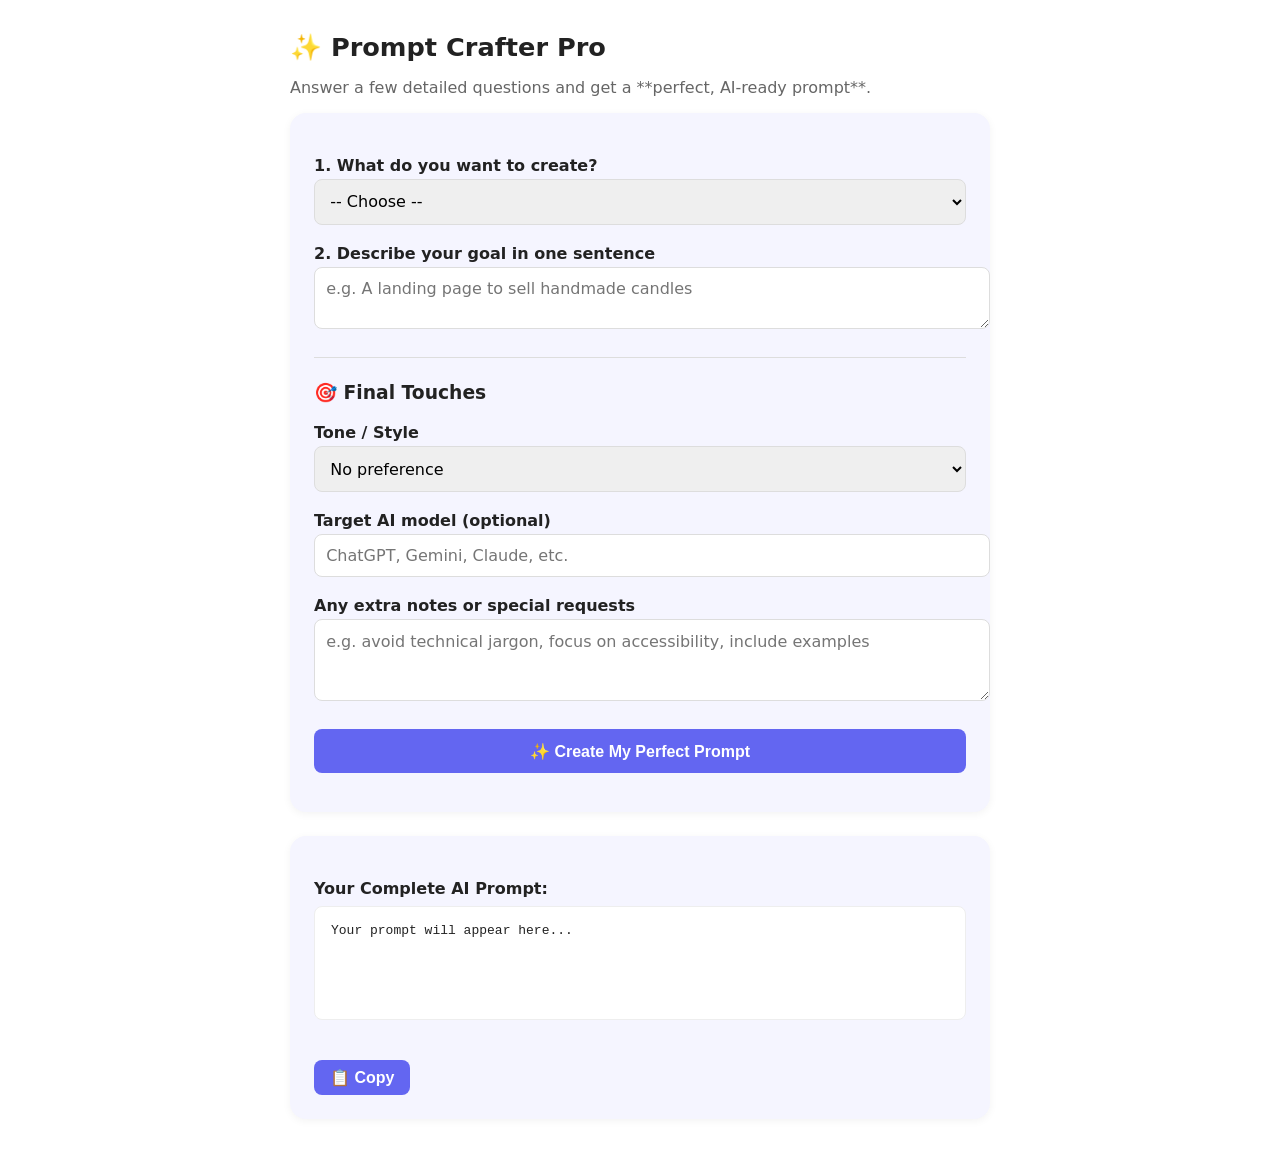
==== index.html @ a841a92a "update index.html" ====
<!DOCTYPE html>
<html lang="en">
<head>
  <meta charset="UTF-8" />
  <meta name="viewport" content="width=device-width, initial-scale=1.0" />
  <title>Prompt Crafter Pro ✨</title>
  <style>
    :root {
      --bg: #fff;
      --card: #f5f5ff;
      --text: #222;
      --primary: #6366f1;
      --radius: 1rem;
    }
    body {
      font-family: system-ui, sans-serif;
      background: var(--bg);
      color: var(--text);
      max-width: 700px;
      margin: 2rem auto;
      padding: 0 1rem;
    }
    .card {
      background: var(--card);
      border-radius: var(--radius);
      padding: 1.5rem;
      margin-bottom: 1.5rem;
      box-shadow: 0 2px 8px rgba(0,0,0,0.05);
    }
    h1 { font-size: 1.6rem; margin: 0 0 0.5rem; }
    label { display: block; font-weight: 600; margin: 1.2rem 0 0.25rem; }
    small { color: #666; font-weight: normal; }
    select, textarea, input {
      width: 100%;
      padding: 0.7rem;
      border: 1px solid #ddd;
      border-radius: 0.5rem;
      font-size: 1rem;
      font-family: inherit;
    }
    button {
      background: var(--primary);
      color: white;
      border: none;
      padding: 0.8rem 1.5rem;
      border-radius: 0.5rem;
      font-size: 1rem;
      font-weight: 600;
      cursor: pointer;
      width: 100%;
      margin-top: 1.5rem;
    }
    button:disabled { opacity: 0.6; }
    .output {
      background: white;
      border: 1px solid #eee;
      border-radius: 0.5rem;
      padding: 1rem;
      min-height: 80px;
      white-space: pre-wrap;
      font-family: monospace;
      margin: 0.5rem 0 1rem;
    }
    .loader {
      display: inline-block;
      width: 1rem; height: 1rem;
      border: 2px solid rgba(255,255,255,0.3);
      border-radius: 50%;
      border-top-color: white;
      animation: spin 0.6s linear infinite;
      margin-right: 0.5rem;
    }
    @keyframes spin { to { transform: rotate(360deg); } }
    #status { font-size: 0.9rem; color: #666; }
    .conditional { display: none; }
    .show { display: block; }
    hr { border: 0; border-top: 1px solid #ddd; margin: 1.5rem 0; }
  </style>
</head>
<body>
  <h1>✨ Prompt Crafter Pro</h1>
  <p style="color:#666;">Answer a few detailed questions and get a **perfect, AI‑ready prompt**.</p>

  <div class="card">
    <!-- SECTION 1: WHAT -->
    <label>1. What do you want to create?</label>
    <select id="type" onchange="showConditional()">
      <option value="">-- Choose --</option>
      <option value="Website">Website</option>
      <option value="Web App">Web App</option>
      <option value="Video">Video</option>
      <option value="Image / Graphic">Image / Graphic</option>
      <option value="Other">Other</option>
    </select>

    <label>2. Describe your goal in one sentence</label>
    <textarea id="goal" rows="2" placeholder="e.g. A landing page to sell handmade candles"></textarea>

    <!-- SECTION 2: CONDITIONAL DETAILS (depends on type) -->

    <!-- ---- WEBSITE ---- -->
    <div id="websiteQ" class="conditional">
      <hr>
      <h3 style="margin:0 0 0.5rem;">🌐 Website Details</h3>

      <label>3. Website type</label>
      <select id="webType">
        <option value="Business site">Business site</option>
        <option value="Online store">Online store</option>
        <option value="Portfolio">Portfolio</option>
        <option value="Blog">Blog</option>
        <option value="Landing page">Landing page</option>
        <option value="Educational">Educational</option>
        <option value="Other">Other</option>
      </select>

      <label>4. Business / project name</label>
      <input type="text" id="webName" placeholder="e.g. Candle Bliss">

      <label>5. Industry / niche</label>
      <input type="text" id="webIndustry" placeholder="handmade goods, technology, health">

      <label>6. Target audience</label>
      <input type="text" id="webAudience" placeholder="young adults, parents, tech enthusiasts">

      <label>7. Location (if relevant)</label>
      <input type="text" id="webLocation" placeholder="New York, worldwide, online only">

      <label>8. Main goal for visitors</label>
      <input type="text" id="webGoal" placeholder="purchase, sign up, contact, learn more">

      <label>9. Key pages / sections needed</label>
      <textarea id="webPages" rows="3" placeholder="Home, About, Products, Contact, Blog"></textarea>

      <label>10. Specific features</label>
      <textarea id="webFeatures" rows="3" placeholder="booking system, gallery, newsletter signup, live chat, dark mode"></textarea>

      <label>11. Preferred colours / visual style</label>
      <input type="text" id="webColors" placeholder="soft pastels, blue and white, dark mode">

      <label>12. Competitor or inspiration website (URL or description)</label>
      <input type="text" id="webInspiration" placeholder="e.g. similar to apple.com">

      <label>13. Must-have content / text</label>
      <textarea id="webContent" rows="2" placeholder="slogan, tagline, special offer"></textarea>
    </div>

    <!-- ---- WEB APP ---- -->
    <div id="appQ" class="conditional">
      <hr>
      <h3 style="margin:0 0 0.5rem;">📱 Web App Details</h3>

      <label>3. App name</label>
      <input type="text" id="appName" placeholder="e.g. Expense Tracker Pro">

      <label>4. Main problem it solves</label>
      <textarea id="appProblem" rows="2" placeholder="helps people track daily spending easily"></textarea>

      <label>5. Target users</label>
      <input type="text" id="appAudience" placeholder="students, freelancers, small business owners">

      <label>6. Core features</label>
      <textarea id="appFeatures" rows="3" placeholder="user login, dashboard, data visualization, export to CSV, notifications"></textarea>

      <label>7. Platform / device</label>
      <select id="appPlatform">
        <option value="Desktop & Mobile">Desktop & Mobile</option>
        <option value="Desktop only">Desktop only</option>
        <option value="Mobile only">Mobile only</option>
      </select>

      <label>8. Look and feel / design style</label>
      <input type="text" id="appDesign" placeholder="minimalist, modern, colorful, professional">

      <label>9. Any specific technologies required?</label>
      <input type="text" id="appTech" placeholder="React, Vue, Firebase, etc.">

      <label>10. Additional context</label>
      <textarea id="appContext" rows="2" placeholder="e.g. needs offline support, must be fast"></textarea>
    </div>

    <!-- ---- VIDEO ---- -->
    <div id="videoQ" class="conditional">
      <hr>
      <h3 style="margin:0 0 0.5rem;">🎬 Video Details</h3>

      <label>3. Video type</label>
      <select id="videoCategory">
        <option value="Tutorial">Tutorial / How-to</option>
        <option value="Promo">Promotional / Ad</option>
        <option value="Explainer">Explainer</option>
        <option value="Vlog">Vlog</option>
        <option value="Social media clip">Social media clip</option>
        <option value="Product demo">Product demo</option>
        <option value="Other">Other</option>
      </select>

      <label>4. Video length</label>
      <input type="text" id="videoLength" placeholder="30 seconds, 2 minutes, 10 minutes">

      <label>5. Target audience</label>
      <input type="text" id="videoAudience" placeholder="tech enthusiasts, parents, students">

      <label>6. Mood / tone</label>
      <input type="text" id="videoTone" placeholder="energetic, serious, funny, inspirational">

      <label>7. Key message / script outline</label>
      <textarea id="videoMessage" rows="3" placeholder="Main points to cover, call to action..."></textarea>

      <label>8. Visual style references</label>
      <input type="text" id="videoStyle" placeholder="animated, live-action, minimalistic, like Apple ads">

      <label>9. Music / sound preferences</label>
      <input type="text" id="videoMusic" placeholder="upbeat background, soft piano, no music">

      <label>10. Where will it be posted?</label>
      <input type="text" id="videoPlatform" placeholder="YouTube, Instagram, TikTok, website">

      <label>11. Any text / captions needed?</label>
      <textarea id="videoCaptions" rows="2" placeholder="subtitles, on-screen text, lower thirds"></textarea>
    </div>

    <!-- ---- IMAGE / GRAPHIC ---- -->
    <div id="imageQ" class="conditional">
      <hr>
      <h3 style="margin:0 0 0.5rem;">🎨 Image / Graphic Details</h3>

      <label>3. Type of graphic</label>
      <select id="imgType">
        <option value="Logo">Logo</option>
        <option value="Poster">Poster</option>
        <option value="Social media post">Social media post</option>
        <option value="Illustration">Illustration</option>
        <option value="Banner">Banner</option>
        <option value="Infographic">Infographic</option>
        <option value="Other">Other</option>
      </select>

      <label>4. Subject / description</label>
      <textarea id="imgSubject" rows="2" placeholder="a bakery logo with a croissant and coffee cup"></textarea>

      <label>5. Style / vibe</label>
      <input type="text" id="imgStyle" placeholder="minimalist, vintage, hand-drawn, modern flat">

      <label>6. Colour palette</label>
      <input type="text" id="imgColors" placeholder="warm tones, pastel blue and yellow, black & white">

      <label>7. Any text to include</label>
      <input type="text" id="imgText" placeholder="'Fresh Baked Daily'">

      <label>8. Dimensions / format</label>
      <input type="text" id="imgSize" placeholder="1080x1080 for Instagram, A4 print, etc.">

      <label>9. Usage context</label>
      <input type="text" id="imgUsage" placeholder="website header, social media profile, business card">

      <label>10. Reference images or inspiration</label>
      <textarea id="imgInspo" rows="2" placeholder="similar to Nike logo style, minimal like Apple"></textarea>
    </div>

    <!-- SECTION 3: GENERAL FINAL QUESTIONS (always shown) -->
    <hr>
    <h3 style="margin:0 0 0.5rem;">🎯 Final Touches</h3>

    <label>Tone / Style</label>
    <select id="tone">
      <option value="Not specified">No preference</option>
      <option value="Professional">Professional</option>
      <option value="Casual">Casual</option>
      <option value="Fun">Fun / Playful</option>
      <option value="Simple">Simple / Beginner</option>
      <option value="Modern">Modern & Sleek</option>
    </select>

    <label>Target AI model (optional)</label>
    <input type="text" id="targetAI" placeholder="ChatGPT, Gemini, Claude, etc.">

    <label>Any extra notes or special requests</label>
    <textarea id="extra" rows="3" placeholder="e.g. avoid technical jargon, focus on accessibility, include examples"></textarea>

    <button id="generateBtn" onclick="generate()">✨ Create My Perfect Prompt</button>
    <p id="status"></p>
  </div>

  <div class="card">
    <label>Your Complete AI Prompt:</label>
    <div class="output" id="result">Your prompt will appear here...</div>
    <button onclick="copyPrompt()" style="width:auto; padding:0.5rem 1rem;">📋 Copy</button>
  </div>

  <script>
    const EDGE_URL = "https://udlmyspetkjzcdkfshgl.supabase.co/functions/v1/api-key";
    const ANON_KEY = "eyJhbGciOiJIUzI1NiIsInR5cCI6IkpXVCJ9.eyJpc3MiOiJzdXBhYmFzZSIsInJlZiI6InVkbG15c3BldGtqemNka2ZzaGdsIiwicm9sZSI6ImFub24iLCJpYXQiOjE3NzkxODIzMDksImV4cCI6MjA5NDc1ODMwOX0.oQL6hbwjQlU_2h4xcbD-v1yl7EubMz90VpIpTPBwEM4";

    function showConditional() {
      const type = document.getElementById("type").value;
      document.getElementById("websiteQ").classList.toggle("show", type === "Website");
      document.getElementById("appQ").classList.toggle("show", type === "Web App");
      document.getElementById("videoQ").classList.toggle("show", type === "Video");
      document.getElementById("imageQ").classList.toggle("show", type === "Image / Graphic");
    }

    function collectAnswers() {
      const type = document.getElementById("type").value;
      const answers = {
        mediaType: type,
        goal: document.getElementById("goal").value,
        tone: document.getElementById("tone").value,
        targetAI: document.getElementById("targetAI").value,
        extra: document.getElementById("extra").value,
      };

      if (type === "Website") {
        answers.webType = document.getElementById("webType").value;
        answers.webName = document.getElementById("webName").value;
        answers.webIndustry = document.getElementById("webIndustry").value;
        answers.webAudience = document.getElementById("webAudience").value;
        answers.webLocation = document.getElementById("webLocation").value;
        answers.webGoal = document.getElementById("webGoal").value;
        answers.webPages = document.getElementById("webPages").value;
        answers.webFeatures = document.getElementById("webFeatures").value;
        answers.webColors = document.getElementById("webColors").value;
        answers.webInspiration = document.getElementById("webInspiration").value;
        answers.webContent = document.getElementById("webContent").value;
      } else if (type === "Web App") {
        answers.appName = document.getElementById("appName").value;
        answers.appProblem = document.getElementById("appProblem").value;
        answers.appAudience = document.getElementById("appAudience").value;
        answers.appFeatures = document.getElementById("appFeatures").value;
        answers.appPlatform = document.getElementById("appPlatform").value;
        answers.appDesign = document.getElementById("appDesign").value;
        answers.appTech = document.getElementById("appTech").value;
        answers.appContext = document.getElementById("appContext").value;
      } else if (type === "Video") {
        answers.videoCategory = document.getElementById("videoCategory").value;
        answers.videoLength = document.getElementById("videoLength").value;
        answers.videoAudience = document.getElementById("videoAudience").value;
        answers.videoTone = document.getElementById("videoTone").value;
        answers.videoMessage = document.getElementById("videoMessage").value;
        answers.videoStyle = document.getElementById("videoStyle").value;
        answers.videoMusic = document.getElementById("videoMusic").value;
        answers.videoPlatform = document.getElementById("videoPlatform").value;
        answers.videoCaptions = document.getElementById("videoCaptions").value;
      } else if (type === "Image / Graphic") {
        answers.imgType = document.getElementById("imgType").value;
        answers.imgSubject = document.getElementById("imgSubject").value;
        answers.imgStyle = document.getElementById("imgStyle").value;
        answers.imgColors = document.getElementById("imgColors").value;
        answers.imgText = document.getElementById("imgText").value;
        answers.imgSize = document.getElementById("imgSize").value;
        answers.imgUsage = document.getElementById("imgUsage").value;
        answers.imgInspo = document.getElementById("imgInspo").value;
      }

      return answers;
    }

    async function generate() {
      const btn = document.getElementById("generateBtn");
      const status = document.getElementById("status");
      btn.disabled = true;
      btn.innerHTML = '<span class="loader"></span> Creating...';
      status.textContent = "Crafting your detailed prompt...";

      const answers = collectAnswers();
      try {
        const res = await fetch(EDGE_URL, {
          method: "POST",
          headers: {
            "Content-Type": "application/json",
            "Authorization": `Bearer ${ANON_KEY}`,
            "apikey": ANON_KEY
          },
          body: JSON.stringify(answers)
        });
        if (!res.ok) {
          const err = await res.text();
          throw new Error(err);
        }
        const data = await res.json();
        document.getElementById("result").textContent = data.prompt || "No prompt returned.";
        status.textContent = "✅ Complete! Your prompt is ready.";
      } catch (err) {
        status.textContent = "❌ Error: " + err.message;
      } finally {
        btn.disabled = false;
        btn.textContent = "✨ Create My Perfect Prompt";
      }
    }

    function copyPrompt() {
      const text = document.getElementById("result").textContent;
      navigator.clipboard.writeText(text).then(() => alert("Copied!"));
    }
  </script>
</body>
</html>
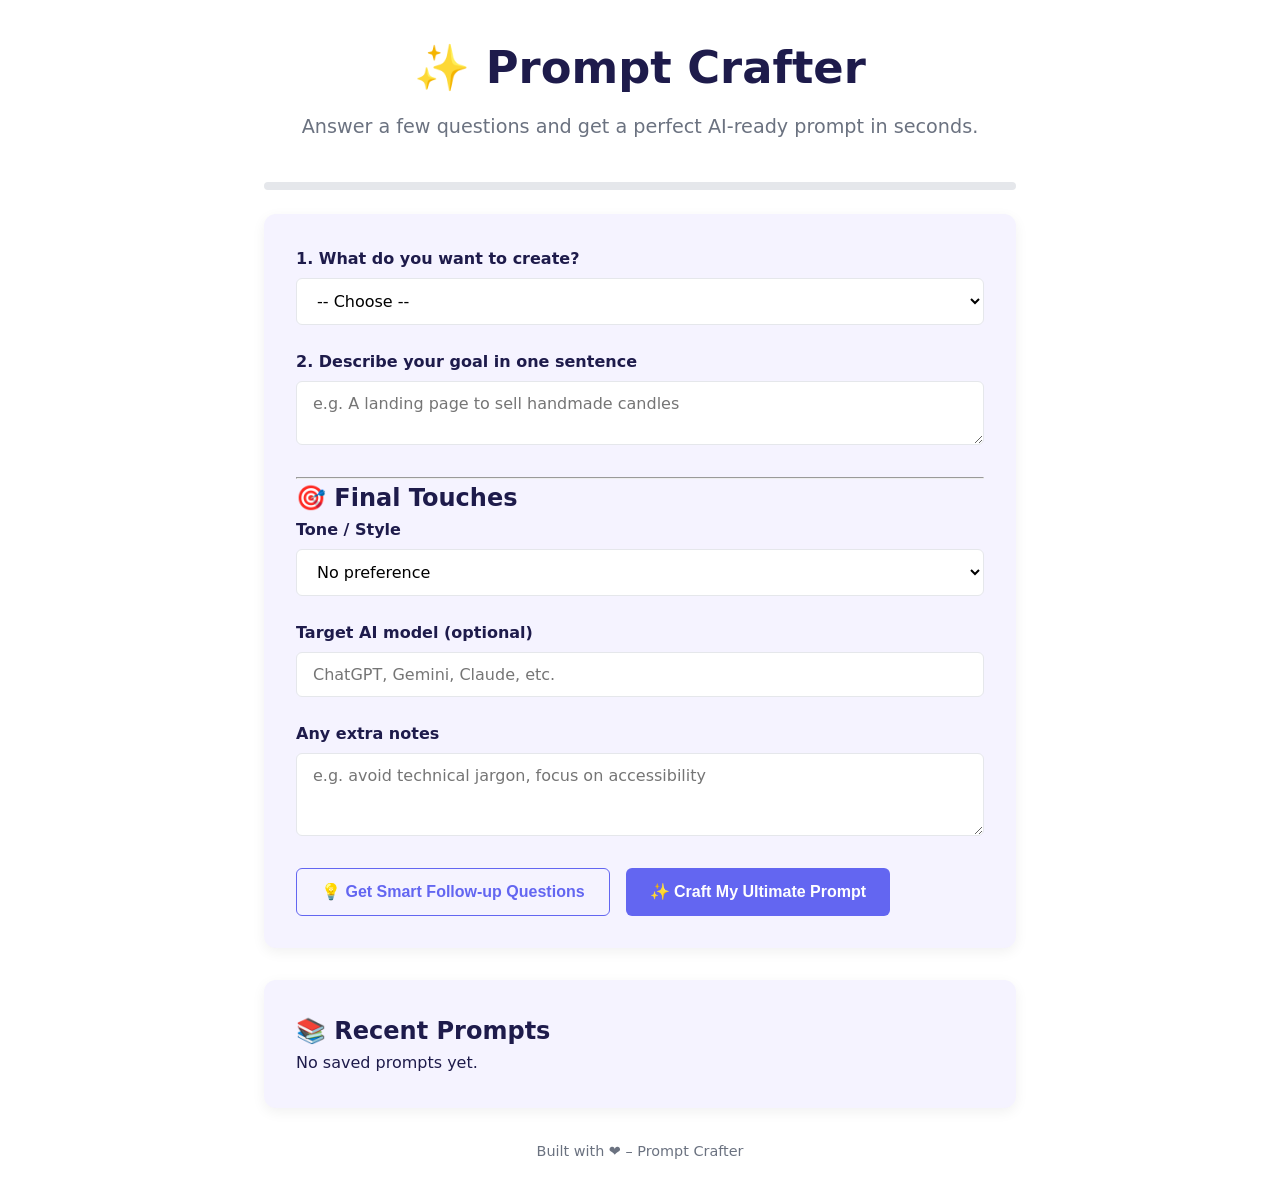
==== commit 21e429a4: "update index.html" ====
--- a/index.html
+++ b/index.html
@@ -3,395 +3,409 @@
 <head>
   <meta charset="UTF-8" />
   <meta name="viewport" content="width=device-width, initial-scale=1.0" />
-  <title>Prompt Crafter Pro ✨</title>
+  <title>Prompt Crafter – Create Perfect AI Prompts in Minutes</title>
+  <meta name="description" content="Free tool that asks you simple questions and builds detailed, ready-to-use AI prompts for websites, videos, images, and more." />
   <style>
+    /* ========== GLOBAL STYLES ========== */
     :root {
-      --bg: #fff;
-      --card: #f5f5ff;
-      --text: #222;
-      --primary: #6366f1;
-      --radius: 1rem;
+      --clr-primary: #6366f1;
+      --clr-primary-hover: #4f46e5;
+      --clr-primary-light: #e0e7ff;
+      --clr-text: #1e1b4b;
+      --clr-text-muted: #6b7280;
+      --clr-bg: #ffffff;
+      --clr-bg-card: #f5f3ff;
+      --clr-border: #e5e7eb;
+      --clr-success: #10b981;
+      --radius: 12px;
+      --shadow: 0 4px 14px rgba(0,0,0,0.06);
     }
+    * { box-sizing: border-box; margin: 0; padding: 0; }
     body {
-      font-family: system-ui, sans-serif;
-      background: var(--bg);
-      color: var(--text);
-      max-width: 700px;
-      margin: 2rem auto;
-      padding: 0 1rem;
+      font-family: 'Inter', system-ui, sans-serif;
+      line-height: 1.6;
+      color: var(--clr-text);
+      background: var(--clr-bg);
+      max-width: 800px;
+      margin: 0 auto;
+      padding: 2rem 1.5rem;
     }
-    .card {
-      background: var(--card);
-      border-radius: var(--radius);
-      padding: 1.5rem;
-      margin-bottom: 1.5rem;
-      box-shadow: 0 2px 8px rgba(0,0,0,0.05);
+    /* Hero */
+    .hero { text-align: center; margin-bottom: 2.5rem; }
+    .hero h1 { font-size: clamp(2rem, 5vw, 2.8rem); font-weight: 700; margin-bottom: 0.5rem; }
+    .lead { font-size: 1.2rem; color: var(--clr-text-muted); }
+    /* Progress */
+    .progress { background: var(--clr-border); height: 8px; border-radius: 4px; margin-bottom: 1.5rem; position: relative; overflow: hidden; }
+    .progress-fill { background: var(--clr-primary); height: 100%; border-radius: 4px; width: 0%; transition: width 0.3s; }
+    .progress-label { position: absolute; right: 0; top: -1.4rem; font-size: 0.85rem; color: var(--clr-text-muted); }
+    /* Cards */
+    .card { background: var(--clr-bg-card); border-radius: var(--radius); padding: 2rem; margin-bottom: 2rem; box-shadow: var(--shadow); }
+    /* Form */
+    .form-group { margin-bottom: 1.5rem; }
+    label { display: block; font-weight: 600; margin-bottom: 0.4rem; }
+    select, textarea, input[type="text"] {
+      width: 100%; padding: 0.75rem 1rem; border: 1px solid var(--clr-border); border-radius: 6px;
+      font-family: inherit; font-size: 1rem; background: white;
+      transition: border-color 0.2s, box-shadow 0.2s;
     }
-    h1 { font-size: 1.6rem; margin: 0 0 0.5rem; }
-    label { display: block; font-weight: 600; margin: 1.2rem 0 0.25rem; }
-    small { color: #666; font-weight: normal; }
-    select, textarea, input {
-      width: 100%;
-      padding: 0.7rem;
-      border: 1px solid #ddd;
-      border-radius: 0.5rem;
-      font-size: 1rem;
-      font-family: inherit;
+    select:focus, textarea:focus, input:focus { outline: none; border-color: var(--clr-primary); box-shadow: 0 0 0 3px var(--clr-primary-light); }
+    /* Conditional sections (smooth reveal) */
+    .conditional { max-height: 0; opacity: 0; overflow: hidden; transition: max-height 0.4s ease, opacity 0.3s ease, margin 0.3s ease; margin-top: 0; }
+    .conditional.show { max-height: 4000px; opacity: 1; margin-top: 1.5rem; }
+    /* Buttons */
+    .button-group { display: flex; flex-wrap: wrap; gap: 1rem; margin-top: 1.5rem; }
+    button {
+      border: none; border-radius: 6px; padding: 0.75rem 1.5rem; font-size: 1rem;
+      font-weight: 600; cursor: pointer; min-height: 48px; background: var(--clr-primary);
+      color: white; transition: background 0.2s, transform 0.1s;
     }
-    button {
-      background: var(--primary);
-      color: white;
-      border: none;
-      padding: 0.8rem 1.5rem;
-      border-radius: 0.5rem;
-      font-size: 1rem;
-      font-weight: 600;
-      cursor: pointer;
-      width: 100%;
-      margin-top: 1.5rem;
+    button:hover { background: var(--clr-primary-hover); }
+    button:active { transform: scale(0.97); }
+    button:focus-visible { outline: 3px solid var(--clr-primary); outline-offset: 2px; }
+    button:disabled { opacity: 0.6; cursor: not-allowed; transform: none; }
+    .secondary-btn { background: transparent; color: var(--clr-primary); border: 1px solid var(--clr-primary); }
+    .secondary-btn:hover { background: var(--clr-primary-light); }
+    /* Output */
+    .output { background: white; border: 1px solid var(--clr-border); border-radius: 6px; padding: 1.5rem; min-height: 120px; white-space: pre-wrap; font-family: monospace; margin: 1rem 0; }
+    /* Toast */
+    .toast { position: fixed; bottom: 2rem; right: 2rem; background: var(--clr-success); color: white; padding: 0.75rem 1.5rem; border-radius: 6px; font-weight: 500; box-shadow: var(--shadow); opacity: 0; transform: translateY(20px); transition: opacity 0.3s, transform 0.3s; pointer-events: none; z-index: 1000; }
+    .toast.show { opacity: 1; transform: translateY(0); }
+    /* History */
+    .history-item { border-bottom: 1px solid var(--clr-border); padding: 0.75rem 0; font-size: 0.9rem; }
+    .history-item:last-child { border-bottom: none; }
+    /* Footer */
+    footer { text-align: center; margin-top: 2rem; color: var(--clr-text-muted); font-size: 0.9rem; }
+    /* Responsive */
+    @media (max-width: 600px) {
+      body { padding: 1.5rem 1rem; }
+      .card { padding: 1.5rem; }
+      .button-group { flex-direction: column; }
+      button { width: 100%; }
     }
-    button:disabled { opacity: 0.6; }
-    .output {
-      background: white;
-      border: 1px solid #eee;
-      border-radius: 0.5rem;
-      padding: 1rem;
-      min-height: 80px;
-      white-space: pre-wrap;
-      font-family: monospace;
-      margin: 0.5rem 0 1rem;
-    }
-    .loader {
-      display: inline-block;
-      width: 1rem; height: 1rem;
-      border: 2px solid rgba(255,255,255,0.3);
-      border-radius: 50%;
-      border-top-color: white;
-      animation: spin 0.6s linear infinite;
-      margin-right: 0.5rem;
-    }
-    @keyframes spin { to { transform: rotate(360deg); } }
-    #status { font-size: 0.9rem; color: #666; }
-    .conditional { display: none; }
-    .show { display: block; }
-    hr { border: 0; border-top: 1px solid #ddd; margin: 1.5rem 0; }
   </style>
 </head>
 <body>
-  <h1>✨ Prompt Crafter Pro</h1>
-  <p style="color:#666;">Answer a few detailed questions and get a **perfect, AI‑ready prompt**.</p>
-
-  <div class="card">
-    <!-- SECTION 1: WHAT -->
-    <label>1. What do you want to create?</label>
-    <select id="type" onchange="showConditional()">
-      <option value="">-- Choose --</option>
-      <option value="Website">Website</option>
-      <option value="Web App">Web App</option>
-      <option value="Video">Video</option>
-      <option value="Image / Graphic">Image / Graphic</option>
-      <option value="Other">Other</option>
-    </select>
-
-    <label>2. Describe your goal in one sentence</label>
-    <textarea id="goal" rows="2" placeholder="e.g. A landing page to sell handmade candles"></textarea>
-
-    <!-- SECTION 2: CONDITIONAL DETAILS (depends on type) -->
-
-    <!-- ---- WEBSITE ---- -->
-    <div id="websiteQ" class="conditional">
-      <hr>
-      <h3 style="margin:0 0 0.5rem;">🌐 Website Details</h3>
-
-      <label>3. Website type</label>
-      <select id="webType">
-        <option value="Business site">Business site</option>
-        <option value="Online store">Online store</option>
-        <option value="Portfolio">Portfolio</option>
-        <option value="Blog">Blog</option>
-        <option value="Landing page">Landing page</option>
-        <option value="Educational">Educational</option>
-        <option value="Other">Other</option>
-      </select>
-
-      <label>4. Business / project name</label>
-      <input type="text" id="webName" placeholder="e.g. Candle Bliss">
-
-      <label>5. Industry / niche</label>
-      <input type="text" id="webIndustry" placeholder="handmade goods, technology, health">
-
-      <label>6. Target audience</label>
-      <input type="text" id="webAudience" placeholder="young adults, parents, tech enthusiasts">
-
-      <label>7. Location (if relevant)</label>
-      <input type="text" id="webLocation" placeholder="New York, worldwide, online only">
-
-      <label>8. Main goal for visitors</label>
-      <input type="text" id="webGoal" placeholder="purchase, sign up, contact, learn more">
-
-      <label>9. Key pages / sections needed</label>
-      <textarea id="webPages" rows="3" placeholder="Home, About, Products, Contact, Blog"></textarea>
-
-      <label>10. Specific features</label>
-      <textarea id="webFeatures" rows="3" placeholder="booking system, gallery, newsletter signup, live chat, dark mode"></textarea>
-
-      <label>11. Preferred colours / visual style</label>
-      <input type="text" id="webColors" placeholder="soft pastels, blue and white, dark mode">
-
-      <label>12. Competitor or inspiration website (URL or description)</label>
-      <input type="text" id="webInspiration" placeholder="e.g. similar to apple.com">
-
-      <label>13. Must-have content / text</label>
-      <textarea id="webContent" rows="2" placeholder="slogan, tagline, special offer"></textarea>
+  <header class="hero">
+    <h1>✨ Prompt Crafter</h1>
+    <p class="lead">Answer a few questions and get a perfect AI‑ready prompt in seconds.</p>
+  </header>
+
+  <main>
+    <div class="progress" role="progressbar" aria-valuenow="0" aria-valuemin="0" aria-valuemax="100">
+      <div class="progress-fill" id="progressFill"></div>
+      <span class="progress-label" id="progressLabel">Step 0 of 0</span>
     </div>
 
-    <!-- ---- WEB APP ---- -->
-    <div id="appQ" class="conditional">
-      <hr>
-      <h3 style="margin:0 0 0.5rem;">📱 Web App Details</h3>
-
-      <label>3. App name</label>
-      <input type="text" id="appName" placeholder="e.g. Expense Tracker Pro">
-
-      <label>4. Main problem it solves</label>
-      <textarea id="appProblem" rows="2" placeholder="helps people track daily spending easily"></textarea>
-
-      <label>5. Target users</label>
-      <input type="text" id="appAudience" placeholder="students, freelancers, small business owners">
-
-      <label>6. Core features</label>
-      <textarea id="appFeatures" rows="3" placeholder="user login, dashboard, data visualization, export to CSV, notifications"></textarea>
-
-      <label>7. Platform / device</label>
-      <select id="appPlatform">
-        <option value="Desktop & Mobile">Desktop & Mobile</option>
-        <option value="Desktop only">Desktop only</option>
-        <option value="Mobile only">Mobile only</option>
-      </select>
-
-      <label>8. Look and feel / design style</label>
-      <input type="text" id="appDesign" placeholder="minimalist, modern, colorful, professional">
-
-      <label>9. Any specific technologies required?</label>
-      <input type="text" id="appTech" placeholder="React, Vue, Firebase, etc.">
-
-      <label>10. Additional context</label>
-      <textarea id="appContext" rows="2" placeholder="e.g. needs offline support, must be fast"></textarea>
-    </div>
-
-    <!-- ---- VIDEO ---- -->
-    <div id="videoQ" class="conditional">
-      <hr>
-      <h3 style="margin:0 0 0.5rem;">🎬 Video Details</h3>
-
-      <label>3. Video type</label>
-      <select id="videoCategory">
-        <option value="Tutorial">Tutorial / How-to</option>
-        <option value="Promo">Promotional / Ad</option>
-        <option value="Explainer">Explainer</option>
-        <option value="Vlog">Vlog</option>
-        <option value="Social media clip">Social media clip</option>
-        <option value="Product demo">Product demo</option>
-        <option value="Other">Other</option>
-      </select>
-
-      <label>4. Video length</label>
-      <input type="text" id="videoLength" placeholder="30 seconds, 2 minutes, 10 minutes">
-
-      <label>5. Target audience</label>
-      <input type="text" id="videoAudience" placeholder="tech enthusiasts, parents, students">
-
-      <label>6. Mood / tone</label>
-      <input type="text" id="videoTone" placeholder="energetic, serious, funny, inspirational">
-
-      <label>7. Key message / script outline</label>
-      <textarea id="videoMessage" rows="3" placeholder="Main points to cover, call to action..."></textarea>
-
-      <label>8. Visual style references</label>
-      <input type="text" id="videoStyle" placeholder="animated, live-action, minimalistic, like Apple ads">
-
-      <label>9. Music / sound preferences</label>
-      <input type="text" id="videoMusic" placeholder="upbeat background, soft piano, no music">
-
-      <label>10. Where will it be posted?</label>
-      <input type="text" id="videoPlatform" placeholder="YouTube, Instagram, TikTok, website">
-
-      <label>11. Any text / captions needed?</label>
-      <textarea id="videoCaptions" rows="2" placeholder="subtitles, on-screen text, lower thirds"></textarea>
-    </div>
-
-    <!-- ---- IMAGE / GRAPHIC ---- -->
-    <div id="imageQ" class="conditional">
-      <hr>
-      <h3 style="margin:0 0 0.5rem;">🎨 Image / Graphic Details</h3>
-
-      <label>3. Type of graphic</label>
-      <select id="imgType">
-        <option value="Logo">Logo</option>
-        <option value="Poster">Poster</option>
-        <option value="Social media post">Social media post</option>
-        <option value="Illustration">Illustration</option>
-        <option value="Banner">Banner</option>
-        <option value="Infographic">Infographic</option>
-        <option value="Other">Other</option>
-      </select>
-
-      <label>4. Subject / description</label>
-      <textarea id="imgSubject" rows="2" placeholder="a bakery logo with a croissant and coffee cup"></textarea>
-
-      <label>5. Style / vibe</label>
-      <input type="text" id="imgStyle" placeholder="minimalist, vintage, hand-drawn, modern flat">
-
-      <label>6. Colour palette</label>
-      <input type="text" id="imgColors" placeholder="warm tones, pastel blue and yellow, black & white">
-
-      <label>7. Any text to include</label>
-      <input type="text" id="imgText" placeholder="'Fresh Baked Daily'">
-
-      <label>8. Dimensions / format</label>
-      <input type="text" id="imgSize" placeholder="1080x1080 for Instagram, A4 print, etc.">
-
-      <label>9. Usage context</label>
-      <input type="text" id="imgUsage" placeholder="website header, social media profile, business card">
-
-      <label>10. Reference images or inspiration</label>
-      <textarea id="imgInspo" rows="2" placeholder="similar to Nike logo style, minimal like Apple"></textarea>
-    </div>
-
-    <!-- SECTION 3: GENERAL FINAL QUESTIONS (always shown) -->
-    <hr>
-    <h3 style="margin:0 0 0.5rem;">🎯 Final Touches</h3>
-
-    <label>Tone / Style</label>
-    <select id="tone">
-      <option value="Not specified">No preference</option>
-      <option value="Professional">Professional</option>
-      <option value="Casual">Casual</option>
-      <option value="Fun">Fun / Playful</option>
-      <option value="Simple">Simple / Beginner</option>
-      <option value="Modern">Modern & Sleek</option>
-    </select>
-
-    <label>Target AI model (optional)</label>
-    <input type="text" id="targetAI" placeholder="ChatGPT, Gemini, Claude, etc.">
-
-    <label>Any extra notes or special requests</label>
-    <textarea id="extra" rows="3" placeholder="e.g. avoid technical jargon, focus on accessibility, include examples"></textarea>
-
-    <button id="generateBtn" onclick="generate()">✨ Create My Perfect Prompt</button>
-    <p id="status"></p>
-  </div>
-
-  <div class="card">
-    <label>Your Complete AI Prompt:</label>
-    <div class="output" id="result">Your prompt will appear here...</div>
-    <button onclick="copyPrompt()" style="width:auto; padding:0.5rem 1rem;">📋 Copy</button>
-  </div>
+    <section class="card" id="formCard">
+      <!-- Basic questions -->
+      <div class="form-group">
+        <label for="type">1. What do you want to create?</label>
+        <select id="type">
+          <option value="">-- Choose --</option>
+          <option value="Website">Website</option>
+          <option value="Web App">Web App</option>
+          <option value="Video">Video</option>
+          <option value="Image / Graphic">Image / Graphic</option>
+          <option value="Other">Other</option>
+        </select>
+      </div>
+      <div class="form-group">
+        <label for="goal">2. Describe your goal in one sentence</label>
+        <textarea id="goal" rows="2" placeholder="e.g. A landing page to sell handmade candles"></textarea>
+      </div>
+
+      <!-- Website conditional -->
+      <div id="websiteQ" class="conditional" aria-hidden="true">
+        <hr><h2>🌐 Website Details</h2>
+        <div class="form-group"><label for="webType">Website type</label><select id="webType"><option value="Business site">Business site</option><option value="Online store">Online store</option><option value="Portfolio">Portfolio</option><option value="Blog">Blog</option><option value="Landing page">Landing page</option><option value="Educational">Educational</option><option value="Other">Other</option></select></div>
+        <div class="form-group"><label for="webName">Business / project name</label><input type="text" id="webName" placeholder="e.g. Candle Bliss"></div>
+        <div class="form-group"><label for="webIndustry">Industry / niche</label><input type="text" id="webIndustry" placeholder="handmade goods, technology, health"></div>
+        <div class="form-group"><label for="webAudience">Target audience</label><input type="text" id="webAudience" placeholder="young adults, parents, tech enthusiasts"></div>
+        <div class="form-group"><label for="webLocation">Location (if relevant)</label><input type="text" id="webLocation" placeholder="New York, worldwide, online only"></div>
+        <div class="form-group"><label for="webGoal">Main goal for visitors</label><input type="text" id="webGoal" placeholder="purchase, sign up, contact, learn more"></div>
+        <div class="form-group"><label for="webPages">Key pages / sections</label><textarea id="webPages" rows="3" placeholder="Home, About, Products, Contact, Blog"></textarea></div>
+        <div class="form-group"><label for="webFeatures">Specific features</label><textarea id="webFeatures" rows="3" placeholder="booking system, gallery, newsletter signup, live chat, dark mode"></textarea></div>
+        <div class="form-group"><label for="webColors">Preferred colours / visual style</label><input type="text" id="webColors" placeholder="soft pastels, blue and white, dark mode"></div>
+        <div class="form-group"><label for="webInspiration">Competitor or inspiration</label><input type="text" id="webInspiration" placeholder="e.g. similar to apple.com"></div>
+        <div class="form-group"><label for="webContent">Must‑have content / text</label><textarea id="webContent" rows="2" placeholder="slogan, tagline, special offer"></textarea></div>
+      </div>
+
+      <!-- Web App conditional -->
+      <div id="appQ" class="conditional" aria-hidden="true">
+        <hr><h2>📱 Web App Details</h2>
+        <div class="form-group"><label for="appName">App name</label><input type="text" id="appName" placeholder="e.g. Expense Tracker Pro"></div>
+        <div class="form-group"><label for="appProblem">Main problem it solves</label><textarea id="appProblem" rows="2" placeholder="helps people track daily spending easily"></textarea></div>
+        <div class="form-group"><label for="appAudience">Target users</label><input type="text" id="appAudience" placeholder="students, freelancers, small business owners"></div>
+        <div class="form-group"><label for="appFeatures">Core features</label><textarea id="appFeatures" rows="3" placeholder="user login, dashboard, data visualization, export to CSV, notifications"></textarea></div>
+        <div class="form-group"><label for="appPlatform">Platform / device</label><select id="appPlatform"><option value="Desktop & Mobile">Desktop & Mobile</option><option value="Desktop only">Desktop only</option><option value="Mobile only">Mobile only</option></select></div>
+        <div class="form-group"><label for="appDesign">Look and feel</label><input type="text" id="appDesign" placeholder="minimalist, modern, colorful, professional"></div>
+        <div class="form-group"><label for="appTech">Technologies required</label><input type="text" id="appTech" placeholder="React, Vue, Firebase, etc."></div>
+        <div class="form-group"><label for="appContext">Additional context</label><textarea id="appContext" rows="2" placeholder="e.g. needs offline support, must be fast"></textarea></div>
+      </div>
+
+      <!-- Video conditional -->
+      <div id="videoQ" class="conditional" aria-hidden="true">
+        <hr><h2>🎬 Video Details</h2>
+        <div class="form-group"><label for="videoCategory">Video type</label><select id="videoCategory"><option value="Tutorial">Tutorial / How-to</option><option value="Promo">Promotional / Ad</option><option value="Explainer">Explainer</option><option value="Vlog">Vlog</option><option value="Social media clip">Social media clip</option><option value="Product demo">Product demo</option><option value="Other">Other</option></select></div>
+        <div class="form-group"><label for="videoLength">Video length</label><input type="text" id="videoLength" placeholder="30 seconds, 2 minutes, 10 minutes"></div>
+        <div class="form-group"><label for="videoAudience">Target audience</label><input type="text" id="videoAudience" placeholder="tech enthusiasts, parents, students"></div>
+        <div class="form-group"><label for="videoTone">Mood / tone</label><input type="text" id="videoTone" placeholder="energetic, serious, funny, inspirational"></div>
+        <div class="form-group"><label for="videoMessage">Key message / script outline</label><textarea id="videoMessage" rows="3" placeholder="Main points to cover, call to action..."></textarea></div>
+        <div class="form-group"><label for="videoStyle">Visual style</label><input type="text" id="videoStyle" placeholder="animated, live-action, minimalistic"></div>
+        <div class="form-group"><label for="videoMusic">Music / sound</label><input type="text" id="videoMusic" placeholder="upbeat background, soft piano, no music"></div>
+        <div class="form-group"><label for="videoPlatform">Where to post</label><input type="text" id="videoPlatform" placeholder="YouTube, Instagram, TikTok, website"></div>
+        <div class="form-group"><label for="videoCaptions">Text / captions</label><textarea id="videoCaptions" rows="2" placeholder="subtitles, on-screen text"></textarea></div>
+      </div>
+
+      <!-- Image / Graphic conditional -->
+      <div id="imageQ" class="conditional" aria-hidden="true">
+        <hr><h2>🎨 Image / Graphic Details</h2>
+        <div class="form-group"><label for="imgType">Type of graphic</label><select id="imgType"><option value="Logo">Logo</option><option value="Poster">Poster</option><option value="Social media post">Social media post</option><option value="Illustration">Illustration</option><option value="Banner">Banner</option><option value="Infographic">Infographic</option><option value="Other">Other</option></select></div>
+        <div class="form-group"><label for="imgSubject">Subject / description</label><textarea id="imgSubject" rows="2" placeholder="a bakery logo with a croissant and coffee cup"></textarea></div>
+        <div class="form-group"><label for="imgStyle">Style / vibe</label><input type="text" id="imgStyle" placeholder="minimalist, vintage, hand-drawn"></div>
+        <div class="form-group"><label for="imgColors">Colour palette</label><input type="text" id="imgColors" placeholder="warm tones, pastel blue"></div>
+        <div class="form-group"><label for="imgText">Any text</label><input type="text" id="imgText" placeholder="'Fresh Baked Daily'"></div>
+        <div class="form-group"><label for="imgSize">Dimensions / format</label><input type="text" id="imgSize" placeholder="1080x1080, A4 print"></div>
+        <div class="form-group"><label for="imgUsage">Usage context</label><input type="text" id="imgUsage" placeholder="website header, social profile"></div>
+        <div class="form-group"><label for="imgInspo">Reference images</label><textarea id="imgInspo" rows="2" placeholder="similar to Nike logo style"></textarea></div>
+      </div>
+
+      <!-- Final touches -->
+      <hr><h2>🎯 Final Touches</h2>
+      <div class="form-group"><label for="tone">Tone / Style</label><select id="tone"><option value="Not specified">No preference</option><option value="Professional">Professional</option><option value="Casual">Casual</option><option value="Fun">Fun / Playful</option><option value="Simple">Simple / Beginner</option><option value="Modern">Modern & Sleek</option></select></div>
+      <div class="form-group"><label for="targetAI">Target AI model (optional)</label><input type="text" id="targetAI" placeholder="ChatGPT, Gemini, Claude, etc."></div>
+      <div class="form-group"><label for="extra">Any extra notes</label><textarea id="extra" rows="3" placeholder="e.g. avoid technical jargon, focus on accessibility"></textarea></div>
+
+      <div class="button-group">
+        <button id="suggestBtn" class="secondary-btn">💡 Get Smart Follow‑up Questions</button>
+        <button id="finalBtn">✨ Craft My Ultimate Prompt</button>
+      </div>
+      <p id="status" role="status" aria-live="polite"></p>
+    </section>
+
+    <!-- Result card -->
+    <section class="card" id="resultCard" style="display: none;">
+      <h2>Your Complete AI Prompt</h2>
+      <div class="output" id="result"></div>
+      <button id="copyBtn" class="secondary-btn">📋 Copy</button>
+    </section>
+
+    <!-- History -->
+    <section class="card">
+      <h2>📚 Recent Prompts</h2>
+      <div id="historyList">No saved prompts yet.</div>
+    </section>
+  </main>
+
+  <footer><p>Built with ❤️ – Prompt Crafter</p></footer>
+
+  <div class="toast" id="toast" aria-live="polite" aria-atomic="true"></div>
 
   <script>
-    const EDGE_URL = "https://udlmyspetkjzcdkfshgl.supabase.co/functions/v1/api-key";
-    const ANON_KEY = "eyJhbGciOiJIUzI1NiIsInR5cCI6IkpXVCJ9.eyJpc3MiOiJzdXBhYmFzZSIsInJlZiI6InVkbG15c3BldGtqemNka2ZzaGdsIiwicm9sZSI6ImFub24iLCJpYXQiOjE3NzkxODIzMDksImV4cCI6MjA5NDc1ODMwOX0.oQL6hbwjQlU_2h4xcbD-v1yl7EubMz90VpIpTPBwEM4";
-
-    function showConditional() {
-      const type = document.getElementById("type").value;
-      document.getElementById("websiteQ").classList.toggle("show", type === "Website");
-      document.getElementById("appQ").classList.toggle("show", type === "Web App");
-      document.getElementById("videoQ").classList.toggle("show", type === "Video");
-      document.getElementById("imageQ").classList.toggle("show", type === "Image / Graphic");
-    }
-
-    function collectAnswers() {
-      const type = document.getElementById("type").value;
-      const answers = {
-        mediaType: type,
-        goal: document.getElementById("goal").value,
-        tone: document.getElementById("tone").value,
-        targetAI: document.getElementById("targetAI").value,
-        extra: document.getElementById("extra").value,
+    (function() {
+      // Config
+      const EDGE_URL = 'https://udlmyspetkjzcdkfshgl.supabase.co/functions/v1/api-key';
+      const ANON_KEY = 'eyJhbGciOiJIUzI1NiIsInR5cCI6IkpXVCJ9.eyJpc3MiOiJzdXBhYmFzZSIsInJlZiI6InVkbG15c3BldGtqemNka2ZzaGdsIiwicm9sZSI6ImFub24iLCJpYXQiOjE3NzkxODIzMDksImV4cCI6MjA5NDc1ODMwOX0.oQL6hbwjQlU_2h4xcbD-v1yl7EubMz90VpIpTPBwEM4';
+
+      // State
+      const state = {};
+      document.querySelectorAll('input, select, textarea').forEach(el => {
+        if (el.id) {
+          state[el.id] = '';
+          el.addEventListener('input', () => { state[el.id] = el.value; updateProgress(); });
+          el.addEventListener('change', () => { state[el.id] = el.value; updateProgress(); });
+        }
+      });
+
+      // DOM refs
+      const typeSelect = document.getElementById('type');
+      const progressFill = document.getElementById('progressFill');
+      const progressLabel = document.getElementById('progressLabel');
+      const statusDiv = document.getElementById('status');
+      const resultCard = document.getElementById('resultCard');
+      const resultDiv = document.getElementById('result');
+      const historyList = document.getElementById('historyList');
+      const toast = document.getElementById('toast');
+      const sections = {
+        website: document.getElementById('websiteQ'),
+        app: document.getElementById('appQ'),
+        video: document.getElementById('videoQ'),
+        image: document.getElementById('imageQ')
       };
 
-      if (type === "Website") {
-        answers.webType = document.getElementById("webType").value;
-        answers.webName = document.getElementById("webName").value;
-        answers.webIndustry = document.getElementById("webIndustry").value;
-        answers.webAudience = document.getElementById("webAudience").value;
-        answers.webLocation = document.getElementById("webLocation").value;
-        answers.webGoal = document.getElementById("webGoal").value;
-        answers.webPages = document.getElementById("webPages").value;
-        answers.webFeatures = document.getElementById("webFeatures").value;
-        answers.webColors = document.getElementById("webColors").value;
-        answers.webInspiration = document.getElementById("webInspiration").value;
-        answers.webContent = document.getElementById("webContent").value;
-      } else if (type === "Web App") {
-        answers.appName = document.getElementById("appName").value;
-        answers.appProblem = document.getElementById("appProblem").value;
-        answers.appAudience = document.getElementById("appAudience").value;
-        answers.appFeatures = document.getElementById("appFeatures").value;
-        answers.appPlatform = document.getElementById("appPlatform").value;
-        answers.appDesign = document.getElementById("appDesign").value;
-        answers.appTech = document.getElementById("appTech").value;
-        answers.appContext = document.getElementById("appContext").value;
-      } else if (type === "Video") {
-        answers.videoCategory = document.getElementById("videoCategory").value;
-        answers.videoLength = document.getElementById("videoLength").value;
-        answers.videoAudience = document.getElementById("videoAudience").value;
-        answers.videoTone = document.getElementById("videoTone").value;
-        answers.videoMessage = document.getElementById("videoMessage").value;
-        answers.videoStyle = document.getElementById("videoStyle").value;
-        answers.videoMusic = document.getElementById("videoMusic").value;
-        answers.videoPlatform = document.getElementById("videoPlatform").value;
-        answers.videoCaptions = document.getElementById("videoCaptions").value;
-      } else if (type === "Image / Graphic") {
-        answers.imgType = document.getElementById("imgType").value;
-        answers.imgSubject = document.getElementById("imgSubject").value;
-        answers.imgStyle = document.getElementById("imgStyle").value;
-        answers.imgColors = document.getElementById("imgColors").value;
-        answers.imgText = document.getElementById("imgText").value;
-        answers.imgSize = document.getElementById("imgSize").value;
-        answers.imgUsage = document.getElementById("imgUsage").value;
-        answers.imgInspo = document.getElementById("imgInspo").value;
-      }
-
-      return answers;
-    }
-
-    async function generate() {
-      const btn = document.getElementById("generateBtn");
-      const status = document.getElementById("status");
-      btn.disabled = true;
-      btn.innerHTML = '<span class="loader"></span> Creating...';
-      status.textContent = "Crafting your detailed prompt...";
-
-      const answers = collectAnswers();
-      try {
-        const res = await fetch(EDGE_URL, {
-          method: "POST",
-          headers: {
-            "Content-Type": "application/json",
-            "Authorization": `Bearer ${ANON_KEY}`,
-            "apikey": ANON_KEY
-          },
-          body: JSON.stringify(answers)
+      // Toggle conditional sections
+      function toggleSections() {
+        const type = state.type || typeSelect.value;
+        sections.website.classList.toggle('show', type === 'Website');
+        sections.website.setAttribute('aria-hidden', type !== 'Website');
+        sections.app.classList.toggle('show', type === 'Web App');
+        sections.app.setAttribute('aria-hidden', type !== 'Web App');
+        sections.video.classList.toggle('show', type === 'Video');
+        sections.video.setAttribute('aria-hidden', type !== 'Video');
+        sections.image.classList.toggle('show', type === 'Image / Graphic');
+        sections.image.setAttribute('aria-hidden', type !== 'Image / Graphic');
+        updateProgress();
+      }
+      typeSelect.addEventListener('change', toggleSections);
+
+      // Progress
+      function getTotalFields() {
+        let total = 5; // type, goal, tone, targetAI, extra (always visible)
+        const type = state.type || typeSelect.value;
+        if (type === 'Website') total += 11;
+        else if (type === 'Web App') total += 8;
+        else if (type === 'Video') total += 9;
+        else if (type === 'Image / Graphic') total += 7;
+        return total;
+      }
+      function countFilled() {
+        let count = 0;
+        for (let key in state) {
+          if (state[key] && state[key].toString().trim() !== '') count++;
+        }
+        return count;
+      }
+      function updateProgress() {
+        const total = getTotalFields();
+        const filled = countFilled();
+        const percent = total ? Math.round((filled / total) * 100) : 0;
+        progressFill.style.width = percent + '%';
+        progressLabel.textContent = `Step ${filled} of ${total}`;
+      }
+
+      // Collect answers
+      function collectAnswers() {
+        const answers = {};
+        for (let key in state) {
+          if (state[key] && state[key].toString().trim() !== '') {
+            answers[key] = state[key].trim();
+          }
+        }
+        return answers;
+      }
+
+      // Follow-up questions
+      let followupQuestions = [];
+      const suggestBtn = document.getElementById('suggestBtn');
+      const finalBtn = document.getElementById('finalBtn');
+
+      suggestBtn.addEventListener('click', async () => {
+        suggestBtn.disabled = true;
+        suggestBtn.innerHTML = '<span class="loader"></span> Thinking...';
+        statusDiv.textContent = 'AI is generating smart questions...';
+        try {
+          const answers = collectAnswers();
+          const res = await fetch(EDGE_URL, {
+            method: 'POST',
+            headers: { 'Content-Type':'application/json', Authorization: `Bearer ${ANON_KEY}`, apikey: ANON_KEY },
+            body: JSON.stringify({ mode: 'generateQuestions', answers })
+          });
+          if (!res.ok) throw new Error(await res.text());
+          const data = await res.json();
+          if (data.questions && data.questions.length > 0) {
+            followupQuestions = data.questions;
+            renderDynamicQuestions(data.questions);
+            statusDiv.textContent = 'Great! Answer the extra questions, then click "Craft My Ultimate Prompt".';
+          } else {
+            statusDiv.textContent = 'No more questions needed – you can craft the prompt now.';
+          }
+        } catch (err) {
+          statusDiv.textContent = '⚠️ Could not get follow-up questions. You can still craft the prompt.';
+        } finally {
+          suggestBtn.disabled = false;
+          suggestBtn.textContent = '💡 Get Smart Follow‑up Questions';
+        }
+      });
+
+      function renderDynamicQuestions(questions) {
+        let section = document.getElementById('dynamicSection');
+        if (!section) {
+          section = document.createElement('div');
+          section.id = 'dynamicSection';
+          document.getElementById('formCard').appendChild(section);
+        }
+        section.innerHTML = '<h2>🔍 AI Follow‑up Questions</h2>';
+        questions.forEach((q, i) => {
+          section.innerHTML += `
+            <div class="form-group dynamic-question">
+              <label for="dq${i}">${q}</label>
+              <input type="text" id="dq${i}" placeholder="Your answer...">
+            </div>`;
         });
-        if (!res.ok) {
-          const err = await res.text();
-          throw new Error(err);
-        }
-        const data = await res.json();
-        document.getElementById("result").textContent = data.prompt || "No prompt returned.";
-        status.textContent = "✅ Complete! Your prompt is ready.";
-      } catch (err) {
-        status.textContent = "❌ Error: " + err.message;
-      } finally {
-        btn.disabled = false;
-        btn.textContent = "✨ Create My Perfect Prompt";
-      }
-    }
-
-    function copyPrompt() {
-      const text = document.getElementById("result").textContent;
-      navigator.clipboard.writeText(text).then(() => alert("Copied!"));
-    }
+        questions.forEach((_, i) => {
+          const input = document.getElementById(`dq${i}`);
+          input.addEventListener('input', () => { state[`followup_${i}`] = input.value; });
+        });
+      }
+
+      // Craft final prompt
+      finalBtn.addEventListener('click', async () => {
+        finalBtn.disabled = true;
+        finalBtn.innerHTML = '<span class="loader"></span> Crafting...';
+        statusDiv.textContent = 'Generating the ultimate prompt...';
+        const staticAnswers = collectAnswers();
+        const dynamicAnswers = {};
+        for (let key in state) {
+          if (key.startsWith('followup_')) dynamicAnswers[key] = state[key];
+        }
+        try {
+          const res = await fetch(EDGE_URL, {
+            method: 'POST',
+            headers: { 'Content-Type':'application/json', Authorization: `Bearer ${ANON_KEY}`, apikey: ANON_KEY },
+            body: JSON.stringify({ mode: 'generatePrompt', answers: staticAnswers, dynamicAnswers, followupQuestions })
+          });
+          if (!res.ok) throw new Error(await res.text());
+          const data = await res.json();
+          if (data.prompt) {
+            resultDiv.textContent = data.prompt;
+            resultCard.style.display = 'block';
+            statusDiv.textContent = '✅ Ultimate prompt ready!';
+            saveToHistory(data.prompt);
+          }
+        } catch (err) {
+          statusDiv.textContent = '❌ Error: ' + err.message;
+        } finally {
+          finalBtn.disabled = false;
+          finalBtn.textContent = '✨ Craft My Ultimate Prompt';
+        }
+      });
+
+      // Copy
+      document.getElementById('copyBtn').addEventListener('click', () => {
+        navigator.clipboard.writeText(resultDiv.textContent).then(() => showToast('Copied to clipboard!'));
+      });
+
+      // Toast
+      function showToast(msg) {
+        toast.textContent = msg;
+        toast.classList.add('show');
+        setTimeout(() => toast.classList.remove('show'), 2500);
+      }
+
+      // History
+      function saveToHistory(prompt) {
+        const history = JSON.parse(localStorage.getItem('promptHistory') || '[]');
+        history.unshift({ date: new Date().toISOString(), prompt });
+        localStorage.setItem('promptHistory', JSON.stringify(history.slice(0, 10)));
+        renderHistory();
+      }
+      function renderHistory() {
+        const history = JSON.parse(localStorage.getItem('promptHistory') || '[]');
+        if (history.length === 0) {
+          historyList.innerHTML = 'No saved prompts yet.';
+          return;
+        }
+        historyList.innerHTML = history.map(item => `
+          <div class="history-item">
+            <small>${new Date(item.date).toLocaleString()}</small>
+            <pre>${item.prompt.substring(0, 100)}...</pre>
+          </div>`).join('');
+      }
+      renderHistory();
+
+      // Initial
+      toggleSections();
+    })();
   </script>
 </body>
 </html>
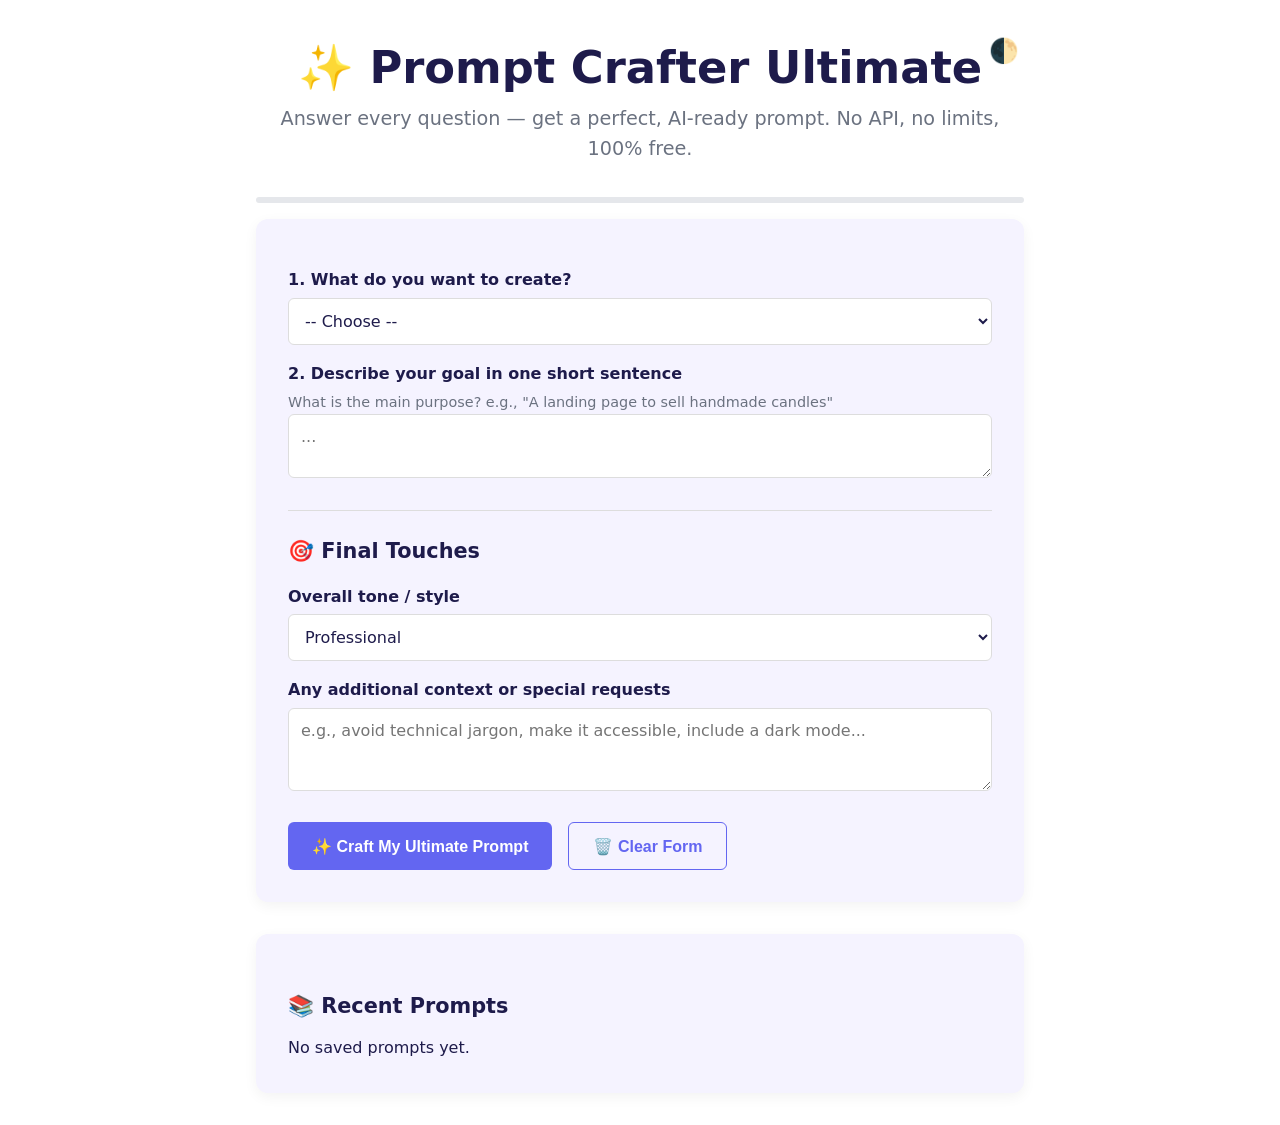
==== commit 3e30ce34: "update index.html" ====
--- a/index.html
+++ b/index.html
@@ -3,409 +3,426 @@
 <head>
   <meta charset="UTF-8" />
   <meta name="viewport" content="width=device-width, initial-scale=1.0" />
-  <title>Prompt Crafter – Create Perfect AI Prompts in Minutes</title>
-  <meta name="description" content="Free tool that asks you simple questions and builds detailed, ready-to-use AI prompts for websites, videos, images, and more." />
+  <title>Prompt Crafter Ultimate – Perfect Prompts, Zero Compromise</title>
   <style>
-    /* ========== GLOBAL STYLES ========== */
     :root {
-      --clr-primary: #6366f1;
-      --clr-primary-hover: #4f46e5;
-      --clr-primary-light: #e0e7ff;
-      --clr-text: #1e1b4b;
-      --clr-text-muted: #6b7280;
-      --clr-bg: #ffffff;
-      --clr-bg-card: #f5f3ff;
-      --clr-border: #e5e7eb;
-      --clr-success: #10b981;
+      --primary: #6366f1;
+      --primary-hover: #4f46e5;
+      --bg: #ffffff;
+      --bg-card: #f5f3ff;
+      --text: #1e1b4b;
+      --muted: #6b7280;
       --radius: 12px;
-      --shadow: 0 4px 14px rgba(0,0,0,0.06);
+      --shadow: 0 4px 14px rgba(0,0,0,0.05);
+    }
+    .dark {
+      --bg: #111827;
+      --bg-card: #1f2937;
+      --text: #f9fafb;
+      --muted: #9ca3af;
+      --shadow: 0 4px 14px rgba(0,0,0,0.3);
     }
     * { box-sizing: border-box; margin: 0; padding: 0; }
     body {
       font-family: 'Inter', system-ui, sans-serif;
+      background: var(--bg);
+      color: var(--text);
+      max-width: 800px;
+      margin: 2rem auto;
+      padding: 0 1rem;
       line-height: 1.6;
-      color: var(--clr-text);
-      background: var(--clr-bg);
-      max-width: 800px;
-      margin: 0 auto;
-      padding: 2rem 1.5rem;
-    }
-    /* Hero */
-    .hero { text-align: center; margin-bottom: 2.5rem; }
-    .hero h1 { font-size: clamp(2rem, 5vw, 2.8rem); font-weight: 700; margin-bottom: 0.5rem; }
-    .lead { font-size: 1.2rem; color: var(--clr-text-muted); }
-    /* Progress */
-    .progress { background: var(--clr-border); height: 8px; border-radius: 4px; margin-bottom: 1.5rem; position: relative; overflow: hidden; }
-    .progress-fill { background: var(--clr-primary); height: 100%; border-radius: 4px; width: 0%; transition: width 0.3s; }
-    .progress-label { position: absolute; right: 0; top: -1.4rem; font-size: 0.85rem; color: var(--clr-text-muted); }
-    /* Cards */
-    .card { background: var(--clr-bg-card); border-radius: var(--radius); padding: 2rem; margin-bottom: 2rem; box-shadow: var(--shadow); }
-    /* Form */
-    .form-group { margin-bottom: 1.5rem; }
-    label { display: block; font-weight: 600; margin-bottom: 0.4rem; }
-    select, textarea, input[type="text"] {
-      width: 100%; padding: 0.75rem 1rem; border: 1px solid var(--clr-border); border-radius: 6px;
-      font-family: inherit; font-size: 1rem; background: white;
-      transition: border-color 0.2s, box-shadow 0.2s;
-    }
-    select:focus, textarea:focus, input:focus { outline: none; border-color: var(--clr-primary); box-shadow: 0 0 0 3px var(--clr-primary-light); }
-    /* Conditional sections (smooth reveal) */
-    .conditional { max-height: 0; opacity: 0; overflow: hidden; transition: max-height 0.4s ease, opacity 0.3s ease, margin 0.3s ease; margin-top: 0; }
-    .conditional.show { max-height: 4000px; opacity: 1; margin-top: 1.5rem; }
-    /* Buttons */
-    .button-group { display: flex; flex-wrap: wrap; gap: 1rem; margin-top: 1.5rem; }
+      transition: background 0.3s, color 0.3s;
+    }
+    .hero { text-align: center; margin-bottom: 2rem; position: relative; }
+    .hero h1 { font-size: clamp(2rem, 5vw, 2.8rem); font-weight: 700; }
+    .lead { color: var(--muted); font-size: 1.2rem; }
+    .dark-toggle {
+      position: absolute; top: 0; right: 0; background: none; border: none;
+      font-size: 1.5rem; cursor: pointer; min-height: auto; padding: 0.3rem;
+    }
+    .progress { background: #e5e7eb; height: 6px; border-radius: 3px; margin-bottom: 1rem; }
+    .progress-fill { height: 100%; background: var(--primary); border-radius: 3px; width: 0%; transition: width 0.3s; }
+    .card {
+      background: var(--bg-card); border-radius: var(--radius);
+      padding: 2rem; margin-bottom: 2rem; box-shadow: var(--shadow);
+    }
+    h2 { margin: 1.5rem 0 0.75rem; font-size: 1.3rem; }
+    label { display: block; font-weight: 600; margin: 1rem 0 0.3rem; }
+    .sublabel { font-weight: normal; font-size: 0.9rem; color: var(--muted); display: block; }
+    input, select, textarea {
+      width: 100%; padding: 0.75rem; border: 1px solid #ddd; border-radius: 6px;
+      font-size: 1rem; font-family: inherit; background: var(--bg); color: var(--text);
+    }
+    .row { display: grid; grid-template-columns: 1fr 1fr; gap: 1rem; }
+    @media (max-width: 500px) { .row { grid-template-columns: 1fr; } }
     button {
-      border: none; border-radius: 6px; padding: 0.75rem 1.5rem; font-size: 1rem;
-      font-weight: 600; cursor: pointer; min-height: 48px; background: var(--clr-primary);
-      color: white; transition: background 0.2s, transform 0.1s;
-    }
-    button:hover { background: var(--clr-primary-hover); }
-    button:active { transform: scale(0.97); }
-    button:focus-visible { outline: 3px solid var(--clr-primary); outline-offset: 2px; }
-    button:disabled { opacity: 0.6; cursor: not-allowed; transform: none; }
-    .secondary-btn { background: transparent; color: var(--clr-primary); border: 1px solid var(--clr-primary); }
-    .secondary-btn:hover { background: var(--clr-primary-light); }
-    /* Output */
-    .output { background: white; border: 1px solid var(--clr-border); border-radius: 6px; padding: 1.5rem; min-height: 120px; white-space: pre-wrap; font-family: monospace; margin: 1rem 0; }
-    /* Toast */
-    .toast { position: fixed; bottom: 2rem; right: 2rem; background: var(--clr-success); color: white; padding: 0.75rem 1.5rem; border-radius: 6px; font-weight: 500; box-shadow: var(--shadow); opacity: 0; transform: translateY(20px); transition: opacity 0.3s, transform 0.3s; pointer-events: none; z-index: 1000; }
+      background: var(--primary); color: white; border: none;
+      padding: 0.75rem 1.5rem; border-radius: 6px; font-weight: 600;
+      cursor: pointer; transition: background 0.2s; min-height: 48px; font-size: 1rem;
+    }
+    button:hover { background: var(--primary-hover); }
+    button:disabled { opacity: 0.6; cursor: not-allowed; }
+    .secondary-btn { background: transparent; color: var(--primary); border: 1px solid var(--primary); }
+    .secondary-btn:hover { background: #e0e7ff; }
+    .button-group { display: flex; gap: 1rem; flex-wrap: wrap; margin-top: 1.5rem; }
+    .output {
+      background: var(--bg); border: 1px solid #ddd; border-radius: 6px;
+      padding: 1.5rem; min-height: 100px; white-space: pre-wrap;
+      font-family: monospace; margin-top: 0.5rem; max-height: 500px; overflow-y: auto;
+    }
+    .conditional { max-height: 0; opacity: 0; overflow: hidden; transition: max-height 0.4s, opacity 0.3s; }
+    .conditional.show { max-height: 8000px; opacity: 1; }
+    .toast {
+      position: fixed; bottom: 2rem; right: 2rem; background: #10b981; color: white;
+      padding: 0.75rem 1.5rem; border-radius: 6px; font-weight: 500;
+      opacity: 0; transform: translateY(20px); transition: 0.3s; pointer-events: none; z-index: 1000;
+    }
     .toast.show { opacity: 1; transform: translateY(0); }
-    /* History */
-    .history-item { border-bottom: 1px solid var(--clr-border); padding: 0.75rem 0; font-size: 0.9rem; }
+    hr { border: 0; border-top: 1px solid #ddd; margin: 1.5rem 0; }
+    .history-item {
+      border-bottom: 1px solid #ddd; padding: 0.75rem 0; font-size: 0.9rem;
+      display: flex; justify-content: space-between; align-items: flex-start;
+    }
     .history-item:last-child { border-bottom: none; }
-    /* Footer */
-    footer { text-align: center; margin-top: 2rem; color: var(--clr-text-muted); font-size: 0.9rem; }
-    /* Responsive */
-    @media (max-width: 600px) {
-      body { padding: 1.5rem 1rem; }
-      .card { padding: 1.5rem; }
-      .button-group { flex-direction: column; }
-      button { width: 100%; }
-    }
+    .history-item button { min-height: auto; padding: 0.3rem 0.6rem; font-size: 0.8rem; }
   </style>
 </head>
 <body>
   <header class="hero">
-    <h1>✨ Prompt Crafter</h1>
-    <p class="lead">Answer a few questions and get a perfect AI‑ready prompt in seconds.</p>
+    <button class="dark-toggle" onclick="toggleDark()" aria-label="Toggle dark mode">🌓</button>
+    <h1>✨ Prompt Crafter Ultimate</h1>
+    <p class="lead">Answer every question — get a perfect, AI‑ready prompt. No API, no limits, 100% free.</p>
   </header>
 
-  <main>
-    <div class="progress" role="progressbar" aria-valuenow="0" aria-valuemin="0" aria-valuemax="100">
-      <div class="progress-fill" id="progressFill"></div>
-      <span class="progress-label" id="progressLabel">Step 0 of 0</span>
-    </div>
-
-    <section class="card" id="formCard">
-      <!-- Basic questions -->
-      <div class="form-group">
-        <label for="type">1. What do you want to create?</label>
-        <select id="type">
-          <option value="">-- Choose --</option>
-          <option value="Website">Website</option>
-          <option value="Web App">Web App</option>
-          <option value="Video">Video</option>
-          <option value="Image / Graphic">Image / Graphic</option>
-          <option value="Other">Other</option>
-        </select>
+  <div class="progress"><div class="progress-fill" id="progressFill"></div></div>
+
+  <section class="card">
+    <label for="type">1. What do you want to create?</label>
+    <select id="type">
+      <option value="">-- Choose --</option>
+      <option value="Website">Website</option>
+      <option value="Web App">Web App</option>
+      <option value="Video">Video</option>
+      <option value="Image / Graphic">Image / Graphic</option>
+      <option value="Other">Other</option>
+    </select>
+
+    <label for="goal">2. Describe your goal in one short sentence</label>
+    <span class="sublabel">What is the main purpose? e.g., "A landing page to sell handmade candles"</span>
+    <textarea id="goal" rows="2" placeholder="..."></textarea>
+
+    <!-- Website fields -->
+    <div id="websiteQ" class="conditional">
+      <hr><h2>🌐 Website Details</h2>
+      <label for="webName">Business / project name</label><input type="text" id="webName" placeholder="Ms Lehanga">
+      <label for="webType">Website type</label><select id="webType"><option value="Business">Business</option><option value="Portfolio">Portfolio</option><option value="Online Store">Online Store</option><option value="Blog">Blog</option><option value="Landing Page">Landing Page</option><option value="Other">Other</option></select>
+      <label for="webIndustry">Industry / niche</label><input type="text" id="webIndustry" placeholder="fashion, technology, food...">
+      <label for="webAudience">Target audience</label><span class="sublabel">Who will visit this site?</span><input type="text" id="webAudience" placeholder="young adults, local customers">
+      <label for="webLocation">Business location (if relevant)</label><input type="text" id="webLocation" placeholder="Kupwara, Jammu & Kashmir">
+      <label for="webGoalAction">Primary action for visitors</label><input type="text" id="webGoalAction" placeholder="purchase / book a fitting">
+      <label for="webTagline">Tagline / slogan</label><input type="text" id="webTagline" placeholder="Elegance woven in every thread">
+      <label for="webHeroHeadline">Hero headline</label><input type="text" id="webHeroHeadline" placeholder="Handcrafted Lehangas for Your Special Day">
+      <label for="webCTAText">Call‑to‑action button text</label><input type="text" id="webCTAText" placeholder="Book Now">
+      <label for="webPages">Required pages / sections</label><textarea id="webPages" rows="3" placeholder="Home, Gallery, Booking, About, Contact"></textarea>
+      <label for="webFeatures">Specific features</label><span class="sublabel">e.g., "booking system, image gallery with filters"</span><textarea id="webFeatures" rows="3" placeholder="booking system, gallery with lightbox, contact form"></textarea>
+
+      <!-- Booking details -->
+      <div id="bookingDetails" style="display: none;">
+        <h3>📅 Booking System Details</h3>
+        <label for="bookingWhat">What are people booking?</label><input type="text" id="bookingWhat" placeholder="fitting appointment, consultation">
+        <label for="bookingFields">Required fields</label><input type="text" id="bookingFields" placeholder="name, phone, date, message">
+        <label for="bookingConfirmation">Confirmation message</label><input type="text" id="bookingConfirmation" placeholder="Thank you! We'll call to confirm.">
       </div>
-      <div class="form-group">
-        <label for="goal">2. Describe your goal in one sentence</label>
-        <textarea id="goal" rows="2" placeholder="e.g. A landing page to sell handmade candles"></textarea>
+      <!-- Gallery details -->
+      <div id="galleryDetails" style="display: none;">
+        <h3>🖼️ Gallery Details</h3>
+        <label for="galleryLayout">Layout</label><select id="galleryLayout"><option value="masonry">Masonry grid</option><option value="grid">Uniform grid</option><option value="carousel">Carousel</option></select>
+        <label for="galleryImages">Number of images</label><input type="number" id="galleryImages" value="8" min="1">
+        <label for="galleryFilters">Filter categories</label><input type="text" id="galleryFilters" placeholder="Bridal, Party Wear, Traditional">
+        <label for="galleryLightbox">Lightbox?</label><select id="galleryLightbox"><option value="yes">Yes</option><option value="no">No</option></select>
+        <label for="galleryAltText">Alt text description</label><textarea id="galleryAltText" rows="2" placeholder="hand‑embroidered lehenga..."></textarea>
       </div>
 
-      <!-- Website conditional -->
-      <div id="websiteQ" class="conditional" aria-hidden="true">
-        <hr><h2>🌐 Website Details</h2>
-        <div class="form-group"><label for="webType">Website type</label><select id="webType"><option value="Business site">Business site</option><option value="Online store">Online store</option><option value="Portfolio">Portfolio</option><option value="Blog">Blog</option><option value="Landing page">Landing page</option><option value="Educational">Educational</option><option value="Other">Other</option></select></div>
-        <div class="form-group"><label for="webName">Business / project name</label><input type="text" id="webName" placeholder="e.g. Candle Bliss"></div>
-        <div class="form-group"><label for="webIndustry">Industry / niche</label><input type="text" id="webIndustry" placeholder="handmade goods, technology, health"></div>
-        <div class="form-group"><label for="webAudience">Target audience</label><input type="text" id="webAudience" placeholder="young adults, parents, tech enthusiasts"></div>
-        <div class="form-group"><label for="webLocation">Location (if relevant)</label><input type="text" id="webLocation" placeholder="New York, worldwide, online only"></div>
-        <div class="form-group"><label for="webGoal">Main goal for visitors</label><input type="text" id="webGoal" placeholder="purchase, sign up, contact, learn more"></div>
-        <div class="form-group"><label for="webPages">Key pages / sections</label><textarea id="webPages" rows="3" placeholder="Home, About, Products, Contact, Blog"></textarea></div>
-        <div class="form-group"><label for="webFeatures">Specific features</label><textarea id="webFeatures" rows="3" placeholder="booking system, gallery, newsletter signup, live chat, dark mode"></textarea></div>
-        <div class="form-group"><label for="webColors">Preferred colours / visual style</label><input type="text" id="webColors" placeholder="soft pastels, blue and white, dark mode"></div>
-        <div class="form-group"><label for="webInspiration">Competitor or inspiration</label><input type="text" id="webInspiration" placeholder="e.g. similar to apple.com"></div>
-        <div class="form-group"><label for="webContent">Must‑have content / text</label><textarea id="webContent" rows="2" placeholder="slogan, tagline, special offer"></textarea></div>
-      </div>
-
-      <!-- Web App conditional -->
-      <div id="appQ" class="conditional" aria-hidden="true">
-        <hr><h2>📱 Web App Details</h2>
-        <div class="form-group"><label for="appName">App name</label><input type="text" id="appName" placeholder="e.g. Expense Tracker Pro"></div>
-        <div class="form-group"><label for="appProblem">Main problem it solves</label><textarea id="appProblem" rows="2" placeholder="helps people track daily spending easily"></textarea></div>
-        <div class="form-group"><label for="appAudience">Target users</label><input type="text" id="appAudience" placeholder="students, freelancers, small business owners"></div>
-        <div class="form-group"><label for="appFeatures">Core features</label><textarea id="appFeatures" rows="3" placeholder="user login, dashboard, data visualization, export to CSV, notifications"></textarea></div>
-        <div class="form-group"><label for="appPlatform">Platform / device</label><select id="appPlatform"><option value="Desktop & Mobile">Desktop & Mobile</option><option value="Desktop only">Desktop only</option><option value="Mobile only">Mobile only</option></select></div>
-        <div class="form-group"><label for="appDesign">Look and feel</label><input type="text" id="appDesign" placeholder="minimalist, modern, colorful, professional"></div>
-        <div class="form-group"><label for="appTech">Technologies required</label><input type="text" id="appTech" placeholder="React, Vue, Firebase, etc."></div>
-        <div class="form-group"><label for="appContext">Additional context</label><textarea id="appContext" rows="2" placeholder="e.g. needs offline support, must be fast"></textarea></div>
-      </div>
-
-      <!-- Video conditional -->
-      <div id="videoQ" class="conditional" aria-hidden="true">
-        <hr><h2>🎬 Video Details</h2>
-        <div class="form-group"><label for="videoCategory">Video type</label><select id="videoCategory"><option value="Tutorial">Tutorial / How-to</option><option value="Promo">Promotional / Ad</option><option value="Explainer">Explainer</option><option value="Vlog">Vlog</option><option value="Social media clip">Social media clip</option><option value="Product demo">Product demo</option><option value="Other">Other</option></select></div>
-        <div class="form-group"><label for="videoLength">Video length</label><input type="text" id="videoLength" placeholder="30 seconds, 2 minutes, 10 minutes"></div>
-        <div class="form-group"><label for="videoAudience">Target audience</label><input type="text" id="videoAudience" placeholder="tech enthusiasts, parents, students"></div>
-        <div class="form-group"><label for="videoTone">Mood / tone</label><input type="text" id="videoTone" placeholder="energetic, serious, funny, inspirational"></div>
-        <div class="form-group"><label for="videoMessage">Key message / script outline</label><textarea id="videoMessage" rows="3" placeholder="Main points to cover, call to action..."></textarea></div>
-        <div class="form-group"><label for="videoStyle">Visual style</label><input type="text" id="videoStyle" placeholder="animated, live-action, minimalistic"></div>
-        <div class="form-group"><label for="videoMusic">Music / sound</label><input type="text" id="videoMusic" placeholder="upbeat background, soft piano, no music"></div>
-        <div class="form-group"><label for="videoPlatform">Where to post</label><input type="text" id="videoPlatform" placeholder="YouTube, Instagram, TikTok, website"></div>
-        <div class="form-group"><label for="videoCaptions">Text / captions</label><textarea id="videoCaptions" rows="2" placeholder="subtitles, on-screen text"></textarea></div>
-      </div>
-
-      <!-- Image / Graphic conditional -->
-      <div id="imageQ" class="conditional" aria-hidden="true">
-        <hr><h2>🎨 Image / Graphic Details</h2>
-        <div class="form-group"><label for="imgType">Type of graphic</label><select id="imgType"><option value="Logo">Logo</option><option value="Poster">Poster</option><option value="Social media post">Social media post</option><option value="Illustration">Illustration</option><option value="Banner">Banner</option><option value="Infographic">Infographic</option><option value="Other">Other</option></select></div>
-        <div class="form-group"><label for="imgSubject">Subject / description</label><textarea id="imgSubject" rows="2" placeholder="a bakery logo with a croissant and coffee cup"></textarea></div>
-        <div class="form-group"><label for="imgStyle">Style / vibe</label><input type="text" id="imgStyle" placeholder="minimalist, vintage, hand-drawn"></div>
-        <div class="form-group"><label for="imgColors">Colour palette</label><input type="text" id="imgColors" placeholder="warm tones, pastel blue"></div>
-        <div class="form-group"><label for="imgText">Any text</label><input type="text" id="imgText" placeholder="'Fresh Baked Daily'"></div>
-        <div class="form-group"><label for="imgSize">Dimensions / format</label><input type="text" id="imgSize" placeholder="1080x1080, A4 print"></div>
-        <div class="form-group"><label for="imgUsage">Usage context</label><input type="text" id="imgUsage" placeholder="website header, social profile"></div>
-        <div class="form-group"><label for="imgInspo">Reference images</label><textarea id="imgInspo" rows="2" placeholder="similar to Nike logo style"></textarea></div>
-      </div>
-
-      <!-- Final touches -->
-      <hr><h2>🎯 Final Touches</h2>
-      <div class="form-group"><label for="tone">Tone / Style</label><select id="tone"><option value="Not specified">No preference</option><option value="Professional">Professional</option><option value="Casual">Casual</option><option value="Fun">Fun / Playful</option><option value="Simple">Simple / Beginner</option><option value="Modern">Modern & Sleek</option></select></div>
-      <div class="form-group"><label for="targetAI">Target AI model (optional)</label><input type="text" id="targetAI" placeholder="ChatGPT, Gemini, Claude, etc."></div>
-      <div class="form-group"><label for="extra">Any extra notes</label><textarea id="extra" rows="3" placeholder="e.g. avoid technical jargon, focus on accessibility"></textarea></div>
-
-      <div class="button-group">
-        <button id="suggestBtn" class="secondary-btn">💡 Get Smart Follow‑up Questions</button>
-        <button id="finalBtn">✨ Craft My Ultimate Prompt</button>
-      </div>
-      <p id="status" role="status" aria-live="polite"></p>
-    </section>
-
-    <!-- Result card -->
-    <section class="card" id="resultCard" style="display: none;">
-      <h2>Your Complete AI Prompt</h2>
-      <div class="output" id="result"></div>
+      <label for="webColors">Color palette</label><input type="text" id="webColors" placeholder="cream, maroon, gold">
+      <label for="webFonts">Typography</label><input type="text" id="webFonts" placeholder="Playfair Display, Lato">
+      <label for="webInspiration">Inspiration website</label><input type="text" id="webInspiration" placeholder="similar to apple.com">
+      <label for="webLayoutStructure">Layout</label><select id="webLayoutStructure"><option value="single-page">Single scrolling page</option><option value="multi-page">Multiple pages</option></select>
+      <label for="webResponsive">Responsive breakpoints</label><input type="text" id="webResponsive" placeholder="mobile-first, breakpoint at 768px">
+      <label for="webSEOTitle">SEO title</label><input type="text" id="webSEOTitle" placeholder="Ms Lehanga – Bespoke Bridal Wear">
+      <label for="webSEODesc">Meta description</label><textarea id="webSEODesc" rows="2" placeholder="Handcrafted bridal lehangas..."></textarea>
+      <label for="webAccessibility">Accessibility</label><input type="text" id="webAccessibility" placeholder="keyboard nav, ARIA, contrast">
+      <label for="webPerformance">Performance</label><input type="text" id="webPerformance" placeholder="fast load, lazy images">
+    </div>
+
+    <!-- Web App fields -->
+    <div id="appQ" class="conditional">
+      <hr><h2>📱 Web App Details</h2>
+      <label for="appName">App name</label><input type="text" id="appName" placeholder="Prompt Crafter">
+      <label for="appProblem">Problem it solves</label><textarea id="appProblem" rows="2" placeholder="helps beginners write AI prompts easily"></textarea>
+      <label for="appAudience">Target users</label><input type="text" id="appAudience" placeholder="everyone, especially non‑technical users">
+      <label for="appFeatures">Core features</label><textarea id="appFeatures" rows="3" placeholder="questionnaire, AI generation, copy, history, responsive"></textarea>
+      <label for="appPlatform">Platform</label><input type="text" id="appPlatform" placeholder="web, mobile responsive">
+      <label for="appDesign">Design style</label><input type="text" id="appDesign" placeholder="clean, minimal, indigo primary">
+      <label for="appTech">Technologies</label><input type="text" id="appTech" placeholder="HTML, CSS, vanilla JS">
+      <label for="appDataFlow">Data / storage</label><input type="text" id="appDataFlow" placeholder="localStorage, no backend">
+      <label for="appAccessibility">Accessibility</label><input type="text" id="appAccessibility" placeholder="screen reader, keyboard nav">
+      <label for="appSEO">SEO</label><input type="text" id="appSEO" placeholder="descriptive title, meta">
+      <label for="appExtra">Additional context</label><textarea id="appExtra" rows="2"></textarea>
+    </div>
+
+    <!-- Video fields -->
+    <div id="videoQ" class="conditional">
+      <hr><h2>🎬 Video Details</h2>
+      <label for="videoCategory">Type</label><select id="videoCategory"><option value="Tutorial">Tutorial</option><option value="Promo">Promo</option><option value="Explainer">Explainer</option><option value="Vlog">Vlog</option></select>
+      <label for="videoLength">Length</label><input type="text" id="videoLength" placeholder="2 minutes">
+      <label for="videoAudience">Audience</label><input type="text" id="videoAudience" placeholder="young entrepreneurs">
+      <label for="videoTone">Tone</label><input type="text" id="videoTone" placeholder="energetic, professional">
+      <label for="videoMessage">Key message</label><textarea id="videoMessage" rows="3" placeholder="main points..."></textarea>
+      <label for="videoStyle">Visual style</label><input type="text" id="videoStyle" placeholder="motion graphics, clean">
+      <label for="videoMusic">Background music</label><input type="text" id="videoMusic" placeholder="upbeat instrumental">
+      <label for="videoVO">Voiceover</label><input type="text" id="videoVO" placeholder="warm female voice">
+      <label for="videoPlatform">Platform</label><input type="text" id="videoPlatform" placeholder="YouTube, Instagram">
+      <label for="videoAspect">Aspect ratio</label><select id="videoAspect"><option value="16:9">16:9</option><option value="1:1">1:1</option><option value="9:16">9:16</option></select>
+      <label for="videoCTA">Call‑to‑action</label><input type="text" id="videoCTA" placeholder="Subscribe, visit website">
+      <label for="videoCaptions">Subtitles?</label><select id="videoCaptions"><option value="yes">Yes</option><option value="no">No</option></select>
+    </div>
+
+    <!-- Image fields -->
+    <div id="imageQ" class="conditional">
+      <hr><h2>🎨 Image / Graphic Details</h2>
+      <label for="imgType">Type</label><select id="imgType"><option value="Logo">Logo</option><option value="Poster">Poster</option><option value="Social media post">Social media post</option><option value="Illustration">Illustration</option></select>
+      <label for="imgSubject">Subject</label><textarea id="imgSubject" rows="2" placeholder="a logo for a bakery..."></textarea>
+      <label for="imgStyle">Art style</label><input type="text" id="imgStyle" placeholder="minimalist line art, hand‑drawn">
+      <label for="imgColors">Color palette</label><input type="text" id="imgColors" placeholder="warm pastels">
+      <label for="imgText">Text to include</label><input type="text" id="imgText" placeholder="'Fresh Baked Daily'">
+      <label for="imgSize">Dimensions</label><input type="text" id="imgSize" placeholder="1080x1080 PNG">
+      <label for="imgComposition">Composition</label><input type="text" id="imgComposition" placeholder="centered with negative space">
+      <label for="imgMood">Mood</label><input type="text" id="imgMood" placeholder="warm, inviting">
+      <label for="imgUsage">Usage context</label><input type="text" id="imgUsage" placeholder="website header">
+      <label for="imgInspiration">Reference</label><textarea id="imgInspiration" rows="2" placeholder="similar to Nike logo..."></textarea>
+    </div>
+
+    <!-- Final touches -->
+    <hr><h2>🎯 Final Touches</h2>
+    <label for="tone">Overall tone / style</label>
+    <select id="tone"><option value="Professional">Professional</option><option value="Casual">Casual</option><option value="Fun">Fun</option><option value="Simple">Simple</option><option value="Modern">Modern & Sleek</option></select>
+
+    <label for="extra">Any additional context or special requests</label>
+    <textarea id="extra" rows="3" placeholder="e.g., avoid technical jargon, make it accessible, include a dark mode..."></textarea>
+
+    <div class="button-group">
+      <button id="craftBtn">✨ Craft My Ultimate Prompt</button>
+      <button id="clearBtn" class="secondary-btn">🗑️ Clear Form</button>
+    </div>
+    <p id="status" aria-live="polite"></p>
+  </section>
+
+  <!-- Result -->
+  <section class="card" id="resultCard" style="display: none;">
+    <h2>Your Complete, Production‑Ready Prompt</h2>
+    <div class="output" id="result"></div>
+    <div class="button-group">
       <button id="copyBtn" class="secondary-btn">📋 Copy</button>
-    </section>
-
-    <!-- History -->
-    <section class="card">
-      <h2>📚 Recent Prompts</h2>
-      <div id="historyList">No saved prompts yet.</div>
-    </section>
-  </main>
-
-  <footer><p>Built with ❤️ – Prompt Crafter</p></footer>
-
-  <div class="toast" id="toast" aria-live="polite" aria-atomic="true"></div>
+      <button id="downloadBtn" class="secondary-btn">💾 Download as .txt</button>
+    </div>
+  </section>
+
+  <!-- History -->
+  <section class="card">
+    <h2>📚 Recent Prompts</h2>
+    <div id="historyList">No saved prompts yet.</div>
+  </section>
+
+  <div class="toast" id="toast"></div>
 
   <script>
-    (function() {
-      // Config
-      const EDGE_URL = 'https://udlmyspetkjzcdkfshgl.supabase.co/functions/v1/api-key';
-      const ANON_KEY = 'eyJhbGciOiJIUzI1NiIsInR5cCI6IkpXVCJ9.eyJpc3MiOiJzdXBhYmFzZSIsInJlZiI6InVkbG15c3BldGtqemNka2ZzaGdsIiwicm9sZSI6ImFub24iLCJpYXQiOjE3NzkxODIzMDksImV4cCI6MjA5NDc1ODMwOX0.oQL6hbwjQlU_2h4xcbD-v1yl7EubMz90VpIpTPBwEM4';
-
-      // State
-      const state = {};
-      document.querySelectorAll('input, select, textarea').forEach(el => {
-        if (el.id) {
-          state[el.id] = '';
-          el.addEventListener('input', () => { state[el.id] = el.value; updateProgress(); });
-          el.addEventListener('change', () => { state[el.id] = el.value; updateProgress(); });
+    // Dark mode toggle
+    function toggleDark() {
+      document.documentElement.classList.toggle('dark');
+      localStorage.setItem('theme', document.documentElement.classList.contains('dark') ? 'dark' : 'light');
+    }
+    if (localStorage.getItem('theme') === 'dark') document.documentElement.classList.add('dark');
+
+    // Conditional sections
+    const typeSelect = document.getElementById('type');
+    const sections = {
+      Website: document.getElementById('websiteQ'),
+      'Web App': document.getElementById('appQ'),
+      Video: document.getElementById('videoQ'),
+      'Image / Graphic': document.getElementById('imageQ'),
+    };
+    typeSelect.addEventListener('change', () => {
+      Object.values(sections).forEach(s => s.classList.remove('show'));
+      const type = typeSelect.value;
+      if (sections[type]) sections[type].classList.add('show');
+      updateProgress();
+    });
+
+    // Show booking/gallery details
+    document.getElementById('webFeatures').addEventListener('input', function() {
+      const val = this.value.toLowerCase();
+      document.getElementById('bookingDetails').style.display = val.includes('booking') ? 'block' : 'none';
+      document.getElementById('galleryDetails').style.display = val.includes('gallery') ? 'block' : 'none';
+    });
+
+    // Collect answers
+    function getAnswers() {
+      const ids = [...document.querySelectorAll('input, select, textarea')].map(el => el.id).filter(Boolean);
+      const ans = {};
+      ids.forEach(id => {
+        const el = document.getElementById(id);
+        if (el && el.value.trim() !== '') ans[id] = el.value.trim();
+      });
+      return ans;
+    }
+
+    // Prompt builders
+    function buildWebsite(a) {
+      let p = `Act as a senior full‑stack web developer and UI/UX designer. Create a complete, production‑ready ${a.webType || 'business'} website for "${a.webName || 'the business'}".\n\n`;
+      p += `**Business & Audience**\n- Name: ${a.webName || 'N/A'}\n- Industry: ${a.webIndustry || 'N/A'}\n- Target audience: ${a.webAudience || 'N/A'}\n- Location: ${a.webLocation || 'N/A'}\n- Primary goal: ${a.webGoalAction || 'N/A'}\n\n`;
+      if (a.webTagline) p += `**Branding**\n- Tagline: "${a.webTagline}"\n`;
+      if (a.webHeroHeadline) p += `- Hero headline: "${a.webHeroHeadline}"\n`;
+      if (a.webCTAText) p += `- Main CTA button text: "${a.webCTAText}"\n`;
+      p += `\n**Pages / Sections**\n${a.webPages || 'Home, About, Contact'}\n\n`;
+      if (a.webFeatures) {
+        p += `**Special Features**\n${a.webFeatures}\n`;
+        if (a.webFeatures.toLowerCase().includes('booking')) {
+          p += `  - Booking details: ${a.bookingWhat || 'appointment'}, fields: ${a.bookingFields || 'name, phone, date'}, confirmation: "${a.bookingConfirmation || 'Thank you!'}"\n`;
         }
-      });
-
-      // DOM refs
-      const typeSelect = document.getElementById('type');
-      const progressFill = document.getElementById('progressFill');
-      const progressLabel = document.getElementById('progressLabel');
-      const statusDiv = document.getElementById('status');
-      const resultCard = document.getElementById('resultCard');
-      const resultDiv = document.getElementById('result');
-      const historyList = document.getElementById('historyList');
+        if (a.webFeatures.toLowerCase().includes('gallery')) {
+          p += `  - Gallery: ${a.galleryLayout || 'masonry grid'}, ${a.galleryImages || '8'} images, filters: ${a.galleryFilters || 'none'}, lightbox: ${a.galleryLightbox || 'yes'}, alt text: ${a.galleryAltText || 'handcrafted products'}\n`;
+        }
+      }
+      p += `\n**Design System**\n- Colors: ${a.webColors || 'professional palette'}\n- Typography: ${a.webFonts || 'clean, readable fonts'}\n- Inspiration: ${a.webInspiration || 'modern, clean websites'}\n- Layout: ${a.webLayoutStructure || 'single page'}\n`;
+      p += `\n**Technical Requirements**\n- Responsive: ${a.webResponsive || 'mobile‑first, breakpoint 768px'}\n- SEO: title="${a.webSEOTitle || a.webName}", meta="${a.webSEODesc || ''}"\n- Accessibility: ${a.webAccessibility || 'semantic HTML, ARIA, keyboard nav'}\n- Performance: ${a.webPerformance || 'fast load, optimized images'}\n`;
+      if (a.extra) p += `\n**Additional Notes**\n${a.extra}\n`;
+      p += `\nDeliver a single HTML file with embedded CSS and vanilla JavaScript. Use semantic HTML5, CSS custom properties, and a mobile‑first approach. Output only the complete code.`;
+      return p;
+    }
+
+    function buildWebApp(a) {
+      return `Act as a senior full‑stack web developer. Build the web application "${a.appName || 'the app'}" from scratch.\n**Problem Solved:** ${a.appProblem || 'N/A'}\n**Target Users:** ${a.appAudience || 'N/A'}\n**Core Features:** ${a.appFeatures || 'N/A'}\n**Platform:** ${a.appPlatform || 'web, mobile responsive'}\n**Design:** ${a.appDesign || 'clean, minimal'}\n**Tech Stack:** ${a.appTech || 'HTML, CSS, vanilla JS'}\n**Data Flow:** ${a.appDataFlow || 'localStorage'}\n**Accessibility:** ${a.appAccessibility || 'keyboard, screen reader'}\n**SEO:** ${a.appSEO || 'descriptive title'}\n${a.appExtra ? `\n**Extra Context:** ${a.appExtra}\n` : ''}Create a fully functional single‑page app. Use only client‑side technologies. Output only the complete code.`;
+    }
+
+    function buildVideo(a) {
+      return `Act as a professional video scriptwriter. Write a detailed ${a.videoCategory || 'promo'} video script (${a.videoLength || '2 minutes'}) for: "${a.goal || ''}".\n**Target Audience:** ${a.videoAudience || 'general'}\n**Tone:** ${a.videoTone || 'professional'}\n**Key Message:** ${a.videoMessage || ''}\n**Visual Style:** ${a.videoStyle || 'clean'}\n**Music:** ${a.videoMusic || 'upbeat instrumental'}\n**Voiceover:** ${a.videoVO || 'warm'}\n**Platform:** ${a.videoPlatform || 'YouTube'}, aspect ${a.videoAspect || '16:9'}\n${a.videoCTA ? `**CTA:** ${a.videoCTA}\n` : ''}${a.videoCaptions === 'yes' ? 'Include subtitles.\n' : ''}Structure the script with timestamps, scene descriptions, and dialogue. Output only the full script.`;
+    }
+
+    function buildImage(a) {
+      return `Act as an expert AI image prompt creator. Generate a precise, detailed prompt for DALL·E / Midjourney.\n**Type:** ${a.imgType || 'image'}\n**Subject:** ${a.imgSubject || ''}\n**Style:** ${a.imgStyle || 'minimalist'}\n**Color palette:** ${a.imgColors || 'harmonious'}\n${a.imgText ? `**Text:** "${a.imgText}"\n` : ''}**Dimensions:** ${a.imgSize || 'square'}\n**Composition:** ${a.imgComposition || 'balanced'}\n**Mood:** ${a.imgMood || 'professional'}\n**Usage:** ${a.imgUsage || 'digital'}\n${a.imgInspiration ? `**Inspiration:** ${a.imgInspiration}\n` : ''}Write the prompt in natural language, including lighting, texture, and style references. Output only the image generation prompt.`;
+    }
+
+    function buildGeneric(a) {
+      return `Act as an expert prompt engineer. Create a detailed, ready‑to‑use prompt for the following request:\n"${a.goal || ''}"\nInclude all relevant details provided by the user. Output only the final prompt.`;
+    }
+
+    function buildPrompt(answers) {
+      const media = answers.mediaType || answers.type || 'Other';
+      switch (media) {
+        case 'Website': return buildWebsite(answers);
+        case 'Web App': return buildWebApp(answers);
+        case 'Video': return buildVideo(answers);
+        case 'Image / Graphic': return buildImage(answers);
+        default: return buildGeneric(answers);
+      }
+    }
+
+    // Craft
+    document.getElementById('craftBtn').addEventListener('click', () => {
+      const answers = getAnswers();
+      if (!answers.type && !answers.goal) {
+        alert('Please fill in at least the first two questions.');
+        return;
+      }
+      const prompt = buildPrompt(answers);
+      document.getElementById('result').textContent = prompt;
+      document.getElementById('resultCard').style.display = 'block';
+      document.getElementById('status').textContent = '✅ Ultimate prompt ready!';
+      saveToHistory(prompt);
+      window.scrollTo({ top: document.getElementById('resultCard').offsetTop, behavior: 'smooth' });
+    });
+
+    // Copy
+    document.getElementById('copyBtn').addEventListener('click', () => {
+      const text = document.getElementById('result').textContent;
+      navigator.clipboard.writeText(text).then(() => showToast('Copied!'));
+    });
+
+    // Download
+    document.getElementById('downloadBtn').addEventListener('click', () => {
+      const text = document.getElementById('result').textContent;
+      const blob = new Blob([text], { type: 'text/plain' });
+      const a = document.createElement('a');
+      a.href = URL.createObjectURL(blob);
+      a.download = 'prompt-crafter-prompt.txt';
+      a.click();
+      showToast('Downloaded!');
+    });
+
+    // Clear form
+    document.getElementById('clearBtn').addEventListener('click', () => {
+      document.querySelectorAll('input, textarea').forEach(el => el.value = '');
+      document.querySelectorAll('select').forEach(el => el.selectedIndex = 0);
+      document.getElementById('resultCard').style.display = 'none';
+      document.getElementById('status').textContent = '';
+      document.getElementById('bookingDetails').style.display = 'none';
+      document.getElementById('galleryDetails').style.display = 'none';
+      Object.values(sections).forEach(s => s.classList.remove('show'));
+      updateProgress();
+    });
+
+    // Toast
+    function showToast(msg) {
       const toast = document.getElementById('toast');
-      const sections = {
-        website: document.getElementById('websiteQ'),
-        app: document.getElementById('appQ'),
-        video: document.getElementById('videoQ'),
-        image: document.getElementById('imageQ')
-      };
-
-      // Toggle conditional sections
-      function toggleSections() {
-        const type = state.type || typeSelect.value;
-        sections.website.classList.toggle('show', type === 'Website');
-        sections.website.setAttribute('aria-hidden', type !== 'Website');
-        sections.app.classList.toggle('show', type === 'Web App');
-        sections.app.setAttribute('aria-hidden', type !== 'Web App');
-        sections.video.classList.toggle('show', type === 'Video');
-        sections.video.setAttribute('aria-hidden', type !== 'Video');
-        sections.image.classList.toggle('show', type === 'Image / Graphic');
-        sections.image.setAttribute('aria-hidden', type !== 'Image / Graphic');
-        updateProgress();
+      toast.textContent = msg;
+      toast.classList.add('show');
+      setTimeout(() => toast.classList.remove('show'), 2000);
+    }
+
+    // History
+    function saveToHistory(prompt) {
+      const history = JSON.parse(localStorage.getItem('promptHistory') || '[]');
+      history.unshift({ date: new Date().toISOString(), prompt });
+      localStorage.setItem('promptHistory', JSON.stringify(history.slice(0, 10)));
+      renderHistory();
+    }
+
+    function renderHistory() {
+      const history = JSON.parse(localStorage.getItem('promptHistory') || '[]');
+      const container = document.getElementById('historyList');
+      if (history.length === 0) {
+        container.innerHTML = 'No saved prompts yet.';
+        return;
       }
-      typeSelect.addEventListener('change', toggleSections);
-
-      // Progress
-      function getTotalFields() {
-        let total = 5; // type, goal, tone, targetAI, extra (always visible)
-        const type = state.type || typeSelect.value;
-        if (type === 'Website') total += 11;
-        else if (type === 'Web App') total += 8;
-        else if (type === 'Video') total += 9;
-        else if (type === 'Image / Graphic') total += 7;
-        return total;
+      container.innerHTML = history.map((item, index) => `
+        <div class="history-item">
+          <div>
+            <small>${new Date(item.date).toLocaleString()}</small>
+            <pre style="white-space: pre-wrap; margin: 0.25rem 0;">${item.prompt.substring(0, 100)}...</pre>
+          </div>
+          <button onclick="loadHistoryItem(${index})">Load</button>
+        </div>
+      `).join('');
+    }
+
+    window.loadHistoryItem = function(index) {
+      const history = JSON.parse(localStorage.getItem('promptHistory') || '[]');
+      if (history[index]) {
+        document.getElementById('result').textContent = history[index].prompt;
+        document.getElementById('resultCard').style.display = 'block';
+        window.scrollTo({ top: document.getElementById('resultCard').offsetTop, behavior: 'smooth' });
       }
-      function countFilled() {
-        let count = 0;
-        for (let key in state) {
-          if (state[key] && state[key].toString().trim() !== '') count++;
-        }
-        return count;
-      }
-      function updateProgress() {
-        const total = getTotalFields();
-        const filled = countFilled();
-        const percent = total ? Math.round((filled / total) * 100) : 0;
-        progressFill.style.width = percent + '%';
-        progressLabel.textContent = `Step ${filled} of ${total}`;
-      }
-
-      // Collect answers
-      function collectAnswers() {
-        const answers = {};
-        for (let key in state) {
-          if (state[key] && state[key].toString().trim() !== '') {
-            answers[key] = state[key].trim();
-          }
-        }
-        return answers;
-      }
-
-      // Follow-up questions
-      let followupQuestions = [];
-      const suggestBtn = document.getElementById('suggestBtn');
-      const finalBtn = document.getElementById('finalBtn');
-
-      suggestBtn.addEventListener('click', async () => {
-        suggestBtn.disabled = true;
-        suggestBtn.innerHTML = '<span class="loader"></span> Thinking...';
-        statusDiv.textContent = 'AI is generating smart questions...';
-        try {
-          const answers = collectAnswers();
-          const res = await fetch(EDGE_URL, {
-            method: 'POST',
-            headers: { 'Content-Type':'application/json', Authorization: `Bearer ${ANON_KEY}`, apikey: ANON_KEY },
-            body: JSON.stringify({ mode: 'generateQuestions', answers })
-          });
-          if (!res.ok) throw new Error(await res.text());
-          const data = await res.json();
-          if (data.questions && data.questions.length > 0) {
-            followupQuestions = data.questions;
-            renderDynamicQuestions(data.questions);
-            statusDiv.textContent = 'Great! Answer the extra questions, then click "Craft My Ultimate Prompt".';
-          } else {
-            statusDiv.textContent = 'No more questions needed – you can craft the prompt now.';
-          }
-        } catch (err) {
-          statusDiv.textContent = '⚠️ Could not get follow-up questions. You can still craft the prompt.';
-        } finally {
-          suggestBtn.disabled = false;
-          suggestBtn.textContent = '💡 Get Smart Follow‑up Questions';
-        }
-      });
-
-      function renderDynamicQuestions(questions) {
-        let section = document.getElementById('dynamicSection');
-        if (!section) {
-          section = document.createElement('div');
-          section.id = 'dynamicSection';
-          document.getElementById('formCard').appendChild(section);
-        }
-        section.innerHTML = '<h2>🔍 AI Follow‑up Questions</h2>';
-        questions.forEach((q, i) => {
-          section.innerHTML += `
-            <div class="form-group dynamic-question">
-              <label for="dq${i}">${q}</label>
-              <input type="text" id="dq${i}" placeholder="Your answer...">
-            </div>`;
-        });
-        questions.forEach((_, i) => {
-          const input = document.getElementById(`dq${i}`);
-          input.addEventListener('input', () => { state[`followup_${i}`] = input.value; });
-        });
-      }
-
-      // Craft final prompt
-      finalBtn.addEventListener('click', async () => {
-        finalBtn.disabled = true;
-        finalBtn.innerHTML = '<span class="loader"></span> Crafting...';
-        statusDiv.textContent = 'Generating the ultimate prompt...';
-        const staticAnswers = collectAnswers();
-        const dynamicAnswers = {};
-        for (let key in state) {
-          if (key.startsWith('followup_')) dynamicAnswers[key] = state[key];
-        }
-        try {
-          const res = await fetch(EDGE_URL, {
-            method: 'POST',
-            headers: { 'Content-Type':'application/json', Authorization: `Bearer ${ANON_KEY}`, apikey: ANON_KEY },
-            body: JSON.stringify({ mode: 'generatePrompt', answers: staticAnswers, dynamicAnswers, followupQuestions })
-          });
-          if (!res.ok) throw new Error(await res.text());
-          const data = await res.json();
-          if (data.prompt) {
-            resultDiv.textContent = data.prompt;
-            resultCard.style.display = 'block';
-            statusDiv.textContent = '✅ Ultimate prompt ready!';
-            saveToHistory(data.prompt);
-          }
-        } catch (err) {
-          statusDiv.textContent = '❌ Error: ' + err.message;
-        } finally {
-          finalBtn.disabled = false;
-          finalBtn.textContent = '✨ Craft My Ultimate Prompt';
-        }
-      });
-
-      // Copy
-      document.getElementById('copyBtn').addEventListener('click', () => {
-        navigator.clipboard.writeText(resultDiv.textContent).then(() => showToast('Copied to clipboard!'));
-      });
-
-      // Toast
-      function showToast(msg) {
-        toast.textContent = msg;
-        toast.classList.add('show');
-        setTimeout(() => toast.classList.remove('show'), 2500);
-      }
-
-      // History
-      function saveToHistory(prompt) {
-        const history = JSON.parse(localStorage.getItem('promptHistory') || '[]');
-        history.unshift({ date: new Date().toISOString(), prompt });
-        localStorage.setItem('promptHistory', JSON.stringify(history.slice(0, 10)));
-        renderHistory();
-      }
-      function renderHistory() {
-        const history = JSON.parse(localStorage.getItem('promptHistory') || '[]');
-        if (history.length === 0) {
-          historyList.innerHTML = 'No saved prompts yet.';
-          return;
-        }
-        historyList.innerHTML = history.map(item => `
-          <div class="history-item">
-            <small>${new Date(item.date).toLocaleString()}</small>
-            <pre>${item.prompt.substring(0, 100)}...</pre>
-          </div>`).join('');
-      }
-      renderHistory();
-
-      // Initial
-      toggleSections();
-    })();
+    };
+
+    renderHistory();
+
+    // Progress
+    function updateProgress() {
+      const total = 20; // approx
+      const filled = Object.values(getAnswers()).filter(v => v).length;
+      document.getElementById('progressFill').style.width = Math.min(100, (filled / total) * 100) + '%';
+    }
+    document.querySelectorAll('input, select, textarea').forEach(el => el.addEventListener('input', updateProgress));
   </script>
 </body>
 </html>
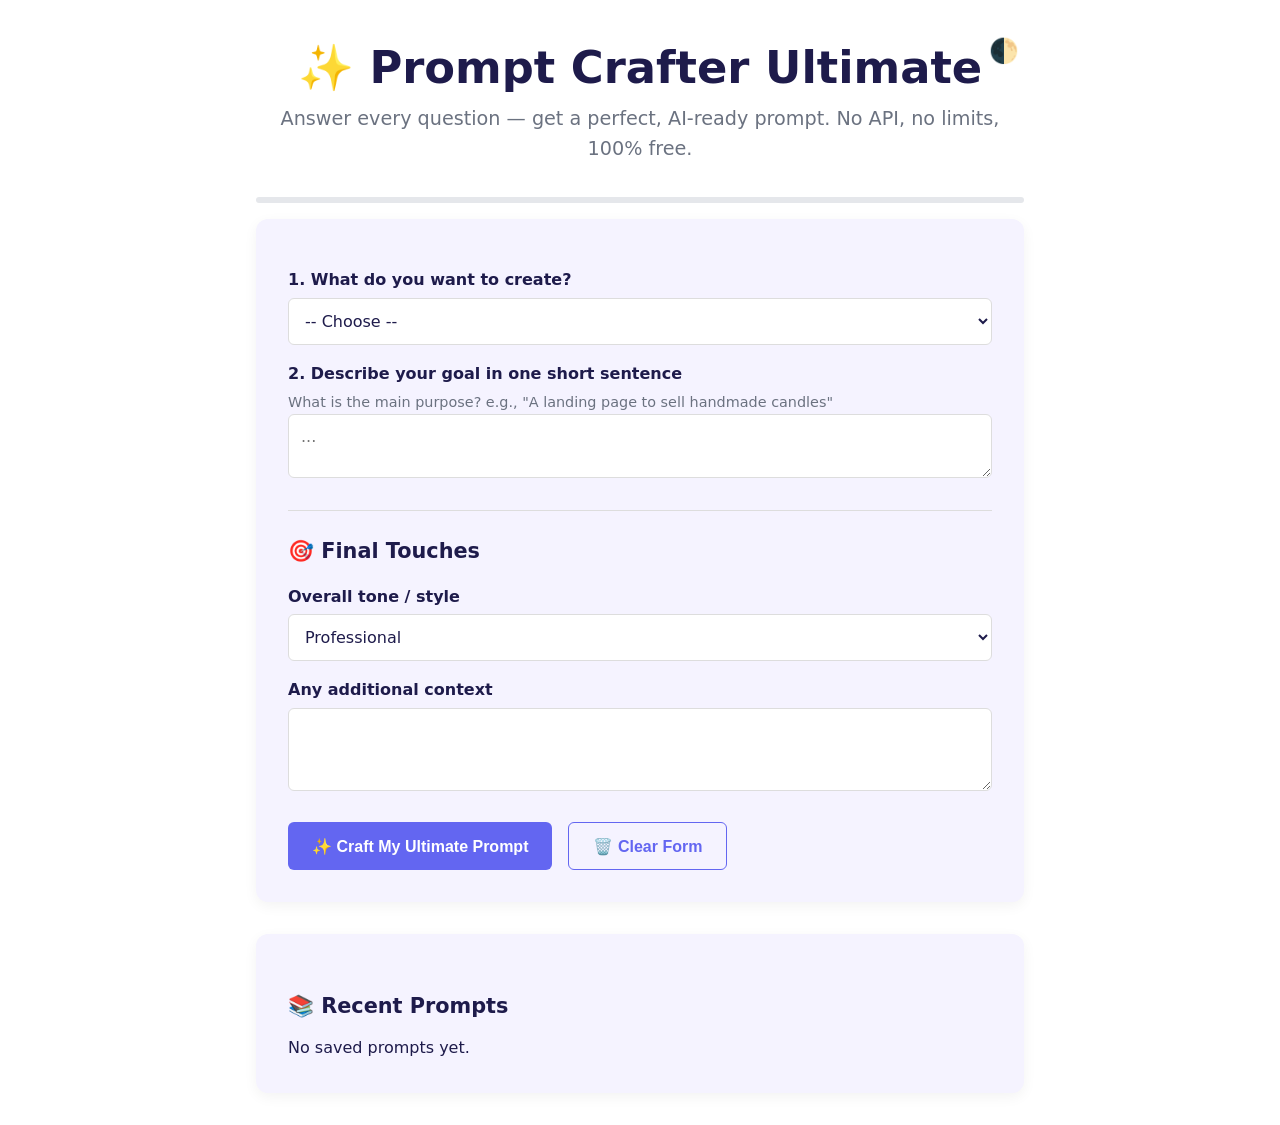
==== commit b1d0ab41: "update index.html" ====
--- a/index.html
+++ b/index.html
@@ -53,8 +53,6 @@
       width: 100%; padding: 0.75rem; border: 1px solid #ddd; border-radius: 6px;
       font-size: 1rem; font-family: inherit; background: var(--bg); color: var(--text);
     }
-    .row { display: grid; grid-template-columns: 1fr 1fr; gap: 1rem; }
-    @media (max-width: 500px) { .row { grid-template-columns: 1fr; } }
     button {
       background: var(--primary); color: white; border: none;
       padding: 0.75rem 1.5rem; border-radius: 6px; font-weight: 600;
@@ -85,6 +83,13 @@
     }
     .history-item:last-child { border-bottom: none; }
     .history-item button { min-height: auto; padding: 0.3rem 0.6rem; font-size: 0.8rem; }
+    .review-panel {
+      margin-top: 1rem; padding: 1rem; background: var(--bg);
+      border: 1px solid #ddd; border-radius: 6px; display: none;
+    }
+    .review-panel.show { display: block; }
+    .review-rating { font-size: 1.5rem; font-weight: 700; color: var(--primary); }
+    .review-feedback { margin: 0.5rem 0; }
   </style>
 </head>
 <body>
@@ -111,29 +116,27 @@
     <span class="sublabel">What is the main purpose? e.g., "A landing page to sell handmade candles"</span>
     <textarea id="goal" rows="2" placeholder="..."></textarea>
 
-    <!-- Website fields -->
+    <!-- Website fields (as before) – I'm including the full set for completeness. -->
     <div id="websiteQ" class="conditional">
       <hr><h2>🌐 Website Details</h2>
       <label for="webName">Business / project name</label><input type="text" id="webName" placeholder="Ms Lehanga">
       <label for="webType">Website type</label><select id="webType"><option value="Business">Business</option><option value="Portfolio">Portfolio</option><option value="Online Store">Online Store</option><option value="Blog">Blog</option><option value="Landing Page">Landing Page</option><option value="Other">Other</option></select>
-      <label for="webIndustry">Industry / niche</label><input type="text" id="webIndustry" placeholder="fashion, technology, food...">
-      <label for="webAudience">Target audience</label><span class="sublabel">Who will visit this site?</span><input type="text" id="webAudience" placeholder="young adults, local customers">
-      <label for="webLocation">Business location (if relevant)</label><input type="text" id="webLocation" placeholder="Kupwara, Jammu & Kashmir">
-      <label for="webGoalAction">Primary action for visitors</label><input type="text" id="webGoalAction" placeholder="purchase / book a fitting">
+      <label for="webIndustry">Industry / niche</label><input type="text" id="webIndustry" placeholder="lehangas, fashion">
+      <label for="webAudience">Target audience</label><input type="text" id="webAudience" placeholder="everyone, brides, women">
+      <label for="webLocation">Business location</label><input type="text" id="webLocation" placeholder="Kupwara, Jammu & Kashmir">
+      <label for="webGoalAction">Primary action for visitors</label><input type="text" id="webGoalAction" placeholder="purchase and booking">
       <label for="webTagline">Tagline / slogan</label><input type="text" id="webTagline" placeholder="Elegance woven in every thread">
       <label for="webHeroHeadline">Hero headline</label><input type="text" id="webHeroHeadline" placeholder="Handcrafted Lehangas for Your Special Day">
       <label for="webCTAText">Call‑to‑action button text</label><input type="text" id="webCTAText" placeholder="Book Now">
-      <label for="webPages">Required pages / sections</label><textarea id="webPages" rows="3" placeholder="Home, Gallery, Booking, About, Contact"></textarea>
-      <label for="webFeatures">Specific features</label><span class="sublabel">e.g., "booking system, image gallery with filters"</span><textarea id="webFeatures" rows="3" placeholder="booking system, gallery with lightbox, contact form"></textarea>
-
-      <!-- Booking details -->
+      <label for="webPages">Pages / sections</label><textarea id="webPages" rows="3" placeholder="Home, Gallery, Booking, About, Contact"></textarea>
+      <label for="webFeatures">Specific features</label><textarea id="webFeatures" rows="3" placeholder="booking system, gallery with lightbox"></textarea>
+
       <div id="bookingDetails" style="display: none;">
         <h3>📅 Booking System Details</h3>
-        <label for="bookingWhat">What are people booking?</label><input type="text" id="bookingWhat" placeholder="fitting appointment, consultation">
-        <label for="bookingFields">Required fields</label><input type="text" id="bookingFields" placeholder="name, phone, date, message">
+        <label for="bookingWhat">What are people booking?</label><input type="text" id="bookingWhat" placeholder="fitting appointment">
+        <label for="bookingFields">Required fields</label><input type="text" id="bookingFields" placeholder="name, phone, preferred date, message">
         <label for="bookingConfirmation">Confirmation message</label><input type="text" id="bookingConfirmation" placeholder="Thank you! We'll call to confirm.">
       </div>
-      <!-- Gallery details -->
       <div id="galleryDetails" style="display: none;">
         <h3>🖼️ Gallery Details</h3>
         <label for="galleryLayout">Layout</label><select id="galleryLayout"><option value="masonry">Masonry grid</option><option value="grid">Uniform grid</option><option value="carousel">Carousel</option></select>
@@ -143,72 +146,68 @@
         <label for="galleryAltText">Alt text description</label><textarea id="galleryAltText" rows="2" placeholder="hand‑embroidered lehenga..."></textarea>
       </div>
 
-      <label for="webColors">Color palette</label><input type="text" id="webColors" placeholder="cream, maroon, gold">
+      <label for="webColors">Color palette</label><input type="text" id="webColors" placeholder="cream, maroon, gold accents">
       <label for="webFonts">Typography</label><input type="text" id="webFonts" placeholder="Playfair Display, Lato">
       <label for="webInspiration">Inspiration website</label><input type="text" id="webInspiration" placeholder="similar to apple.com">
-      <label for="webLayoutStructure">Layout</label><select id="webLayoutStructure"><option value="single-page">Single scrolling page</option><option value="multi-page">Multiple pages</option></select>
-      <label for="webResponsive">Responsive breakpoints</label><input type="text" id="webResponsive" placeholder="mobile-first, breakpoint at 768px">
+      <label for="webLayoutStructure">Layout</label><select id="webLayoutStructure"><option value="single-page">Single page</option><option value="multi-page">Multiple pages</option></select>
+      <label for="webResponsive">Responsive breakpoints</label><input type="text" id="webResponsive" placeholder="mobile‑first, breakpoint at 768px">
       <label for="webSEOTitle">SEO title</label><input type="text" id="webSEOTitle" placeholder="Ms Lehanga – Bespoke Bridal Wear">
       <label for="webSEODesc">Meta description</label><textarea id="webSEODesc" rows="2" placeholder="Handcrafted bridal lehangas..."></textarea>
-      <label for="webAccessibility">Accessibility</label><input type="text" id="webAccessibility" placeholder="keyboard nav, ARIA, contrast">
+      <label for="webAccessibility">Accessibility</label><input type="text" id="webAccessibility" placeholder="semantic HTML, ARIA, keyboard nav">
       <label for="webPerformance">Performance</label><input type="text" id="webPerformance" placeholder="fast load, lazy images">
     </div>
 
-    <!-- Web App fields -->
+    <!-- Web App, Video, Image sections (abbreviated for length, but keep the full ones from previous response) -->
     <div id="appQ" class="conditional">
       <hr><h2>📱 Web App Details</h2>
       <label for="appName">App name</label><input type="text" id="appName" placeholder="Prompt Crafter">
-      <label for="appProblem">Problem it solves</label><textarea id="appProblem" rows="2" placeholder="helps beginners write AI prompts easily"></textarea>
-      <label for="appAudience">Target users</label><input type="text" id="appAudience" placeholder="everyone, especially non‑technical users">
-      <label for="appFeatures">Core features</label><textarea id="appFeatures" rows="3" placeholder="questionnaire, AI generation, copy, history, responsive"></textarea>
+      <label for="appProblem">Problem it solves</label><textarea id="appProblem" rows="2" placeholder="helps beginners write AI prompts"></textarea>
+      <label for="appAudience">Target users</label><input type="text" id="appAudience" placeholder="everyone">
+      <label for="appFeatures">Core features</label><textarea id="appFeatures" rows="3" placeholder="questionnaire, AI generation, copy"></textarea>
       <label for="appPlatform">Platform</label><input type="text" id="appPlatform" placeholder="web, mobile responsive">
-      <label for="appDesign">Design style</label><input type="text" id="appDesign" placeholder="clean, minimal, indigo primary">
-      <label for="appTech">Technologies</label><input type="text" id="appTech" placeholder="HTML, CSS, vanilla JS">
-      <label for="appDataFlow">Data / storage</label><input type="text" id="appDataFlow" placeholder="localStorage, no backend">
-      <label for="appAccessibility">Accessibility</label><input type="text" id="appAccessibility" placeholder="screen reader, keyboard nav">
-      <label for="appSEO">SEO</label><input type="text" id="appSEO" placeholder="descriptive title, meta">
+      <label for="appDesign">Design style</label><input type="text" id="appDesign" placeholder="clean, minimal">
+      <label for="appTech">Technologies</label><input type="text" id="appTech" placeholder="HTML, CSS, JS">
+      <label for="appDataFlow">Data / storage</label><input type="text" id="appDataFlow" placeholder="localStorage">
+      <label for="appAccessibility">Accessibility</label><input type="text" id="appAccessibility" placeholder="keyboard nav, screen reader">
+      <label for="appSEO">SEO</label><input type="text" id="appSEO" placeholder="descriptive title">
       <label for="appExtra">Additional context</label><textarea id="appExtra" rows="2"></textarea>
     </div>
 
-    <!-- Video fields -->
     <div id="videoQ" class="conditional">
       <hr><h2>🎬 Video Details</h2>
-      <label for="videoCategory">Type</label><select id="videoCategory"><option value="Tutorial">Tutorial</option><option value="Promo">Promo</option><option value="Explainer">Explainer</option><option value="Vlog">Vlog</option></select>
+      <label for="videoCategory">Type</label><select id="videoCategory"><option value="Tutorial">Tutorial</option><option value="Promo">Promo</option></select>
       <label for="videoLength">Length</label><input type="text" id="videoLength" placeholder="2 minutes">
       <label for="videoAudience">Audience</label><input type="text" id="videoAudience" placeholder="young entrepreneurs">
-      <label for="videoTone">Tone</label><input type="text" id="videoTone" placeholder="energetic, professional">
-      <label for="videoMessage">Key message</label><textarea id="videoMessage" rows="3" placeholder="main points..."></textarea>
-      <label for="videoStyle">Visual style</label><input type="text" id="videoStyle" placeholder="motion graphics, clean">
-      <label for="videoMusic">Background music</label><input type="text" id="videoMusic" placeholder="upbeat instrumental">
-      <label for="videoVO">Voiceover</label><input type="text" id="videoVO" placeholder="warm female voice">
-      <label for="videoPlatform">Platform</label><input type="text" id="videoPlatform" placeholder="YouTube, Instagram">
-      <label for="videoAspect">Aspect ratio</label><select id="videoAspect"><option value="16:9">16:9</option><option value="1:1">1:1</option><option value="9:16">9:16</option></select>
-      <label for="videoCTA">Call‑to‑action</label><input type="text" id="videoCTA" placeholder="Subscribe, visit website">
+      <label for="videoTone">Tone</label><input type="text" id="videoTone" placeholder="energetic">
+      <label for="videoMessage">Key message</label><textarea id="videoMessage" rows="3" placeholder="..."></textarea>
+      <label for="videoStyle">Visual style</label><input type="text" id="videoStyle" placeholder="motion graphics">
+      <label for="videoMusic">Music</label><input type="text" id="videoMusic" placeholder="upbeat instrumental">
+      <label for="videoVO">Voiceover</label><input type="text" id="videoVO" placeholder="warm female">
+      <label for="videoPlatform">Platform</label><input type="text" id="videoPlatform" placeholder="YouTube">
+      <label for="videoAspect">Aspect ratio</label><select id="videoAspect"><option value="16:9">16:9</option><option value="1:1">1:1</option></select>
+      <label for="videoCTA">Call‑to‑action</label><input type="text" id="videoCTA" placeholder="Subscribe">
       <label for="videoCaptions">Subtitles?</label><select id="videoCaptions"><option value="yes">Yes</option><option value="no">No</option></select>
     </div>
 
-    <!-- Image fields -->
     <div id="imageQ" class="conditional">
       <hr><h2>🎨 Image / Graphic Details</h2>
-      <label for="imgType">Type</label><select id="imgType"><option value="Logo">Logo</option><option value="Poster">Poster</option><option value="Social media post">Social media post</option><option value="Illustration">Illustration</option></select>
-      <label for="imgSubject">Subject</label><textarea id="imgSubject" rows="2" placeholder="a logo for a bakery..."></textarea>
-      <label for="imgStyle">Art style</label><input type="text" id="imgStyle" placeholder="minimalist line art, hand‑drawn">
+      <label for="imgType">Type</label><select id="imgType"><option value="Logo">Logo</option><option value="Poster">Poster</option></select>
+      <label for="imgSubject">Subject</label><textarea id="imgSubject" rows="2" placeholder="a logo for a bakery"></textarea>
+      <label for="imgStyle">Art style</label><input type="text" id="imgStyle" placeholder="minimalist line art">
       <label for="imgColors">Color palette</label><input type="text" id="imgColors" placeholder="warm pastels">
       <label for="imgText">Text to include</label><input type="text" id="imgText" placeholder="'Fresh Baked Daily'">
-      <label for="imgSize">Dimensions</label><input type="text" id="imgSize" placeholder="1080x1080 PNG">
-      <label for="imgComposition">Composition</label><input type="text" id="imgComposition" placeholder="centered with negative space">
-      <label for="imgMood">Mood</label><input type="text" id="imgMood" placeholder="warm, inviting">
-      <label for="imgUsage">Usage context</label><input type="text" id="imgUsage" placeholder="website header">
-      <label for="imgInspiration">Reference</label><textarea id="imgInspiration" rows="2" placeholder="similar to Nike logo..."></textarea>
-    </div>
-
-    <!-- Final touches -->
+      <label for="imgSize">Dimensions</label><input type="text" id="imgSize" placeholder="1080x1080">
+      <label for="imgComposition">Composition</label><input type="text" id="imgComposition" placeholder="centered">
+      <label for="imgMood">Mood</label><input type="text" id="imgMood" placeholder="warm">
+      <label for="imgUsage">Usage</label><input type="text" id="imgUsage" placeholder="website header">
+      <label for="imgInspiration">Reference</label><textarea id="imgInspiration" rows="2" placeholder="similar to Nike logo"></textarea>
+    </div>
+
     <hr><h2>🎯 Final Touches</h2>
     <label for="tone">Overall tone / style</label>
-    <select id="tone"><option value="Professional">Professional</option><option value="Casual">Casual</option><option value="Fun">Fun</option><option value="Simple">Simple</option><option value="Modern">Modern & Sleek</option></select>
-
-    <label for="extra">Any additional context or special requests</label>
-    <textarea id="extra" rows="3" placeholder="e.g., avoid technical jargon, make it accessible, include a dark mode..."></textarea>
+    <select id="tone"><option value="Professional">Professional</option><option value="Casual">Casual</option></select>
+    <label for="extra">Any additional context</label>
+    <textarea id="extra" rows="3"></textarea>
 
     <div class="button-group">
       <button id="craftBtn">✨ Craft My Ultimate Prompt</button>
@@ -223,7 +222,13 @@
     <div class="output" id="result"></div>
     <div class="button-group">
       <button id="copyBtn" class="secondary-btn">📋 Copy</button>
-      <button id="downloadBtn" class="secondary-btn">💾 Download as .txt</button>
+      <button id="downloadBtn" class="secondary-btn">💾 Download .txt</button>
+      <button id="rateBtn" class="secondary-btn">🤖 Rate & Improve</button>
+    </div>
+    <div class="review-panel" id="reviewPanel">
+      <span class="review-rating" id="reviewRating"></span>
+      <p class="review-feedback" id="reviewFeedback"></p>
+      <button id="applyImprovementBtn" class="secondary-btn" style="display: none;">✨ Apply Improved Prompt</button>
     </div>
   </section>
 
@@ -236,14 +241,19 @@
   <div class="toast" id="toast"></div>
 
   <script>
-    // Dark mode toggle
+    // ========== CONFIG ==========
+    const SUPABASE_URL = "https://udlmyspetkjzcdkfshgl.supabase.co";
+    const ANON_KEY = "eyJhbGciOiJIUzI1NiIsInR5cCI6IkpXVCJ9.eyJpc3MiOiJzdXBhYmFzZSIsInJlZiI6InVkbG15c3BldGtqemNka2ZzaGdsIiwicm9sZSI6ImFub24iLCJpYXQiOjE3NzkxODIzMDksImV4cCI6MjA5NDc1ODMwOX0.oQL6hbwjQlU_2h4xcbD-v1yl7EubMz90VpIpTPBwEM4";
+    const EDGE_URL = `${SUPABASE_URL}/functions/v1/api-key`;
+
+    // ========== DARK MODE ==========
     function toggleDark() {
       document.documentElement.classList.toggle('dark');
       localStorage.setItem('theme', document.documentElement.classList.contains('dark') ? 'dark' : 'light');
     }
     if (localStorage.getItem('theme') === 'dark') document.documentElement.classList.add('dark');
 
-    // Conditional sections
+    // ========== CONDITIONAL SECTIONS ==========
     const typeSelect = document.getElementById('type');
     const sections = {
       Website: document.getElementById('websiteQ'),
@@ -258,14 +268,13 @@
       updateProgress();
     });
 
-    // Show booking/gallery details
     document.getElementById('webFeatures').addEventListener('input', function() {
       const val = this.value.toLowerCase();
       document.getElementById('bookingDetails').style.display = val.includes('booking') ? 'block' : 'none';
       document.getElementById('galleryDetails').style.display = val.includes('gallery') ? 'block' : 'none';
     });
 
-    // Collect answers
+    // ========== DATA COLLECTION ==========
     function getAnswers() {
       const ids = [...document.querySelectorAll('input, select, textarea')].map(el => el.id).filter(Boolean);
       const ans = {};
@@ -276,44 +285,101 @@
       return ans;
     }
 
-    // Prompt builders
+    // ========== SMART PROMPT BUILDERS ==========
     function buildWebsite(a) {
-      let p = `Act as a senior full‑stack web developer and UI/UX designer. Create a complete, production‑ready ${a.webType || 'business'} website for "${a.webName || 'the business'}".\n\n`;
-      p += `**Business & Audience**\n- Name: ${a.webName || 'N/A'}\n- Industry: ${a.webIndustry || 'N/A'}\n- Target audience: ${a.webAudience || 'N/A'}\n- Location: ${a.webLocation || 'N/A'}\n- Primary goal: ${a.webGoalAction || 'N/A'}\n\n`;
-      if (a.webTagline) p += `**Branding**\n- Tagline: "${a.webTagline}"\n`;
-      if (a.webHeroHeadline) p += `- Hero headline: "${a.webHeroHeadline}"\n`;
-      if (a.webCTAText) p += `- Main CTA button text: "${a.webCTAText}"\n`;
-      p += `\n**Pages / Sections**\n${a.webPages || 'Home, About, Contact'}\n\n`;
+      let p = `Act as a senior full‑stack web developer and UI/UX designer. Create a complete, production‑ready ${a.webType || 'portfolio'} website for "${a.webName || 'the business'}".\n\n`;
+      p += `**Business & Audience**\n- Name: ${a.webName || 'N/A'}\n`;
+      if (a.webIndustry) p += `- Industry: ${a.webIndustry}\n`;
+      if (a.webAudience) p += `- Target audience: ${a.webAudience}\n`;
+      if (a.webLocation) p += `- Location: ${a.webLocation}\n`;
+      if (a.webGoalAction) p += `- Primary goal: ${a.webGoalAction}\n`;
+      p += '\n';
+      if (a.webTagline || a.webHeroHeadline || a.webCTAText) {
+        p += `**Branding**\n`;
+        if (a.webTagline) p += `- Tagline: "${a.webTagline}"\n`;
+        if (a.webHeroHeadline) p += `- Hero headline: "${a.webHeroHeadline}"\n`;
+        if (a.webCTAText) p += `- Main CTA: "${a.webCTAText}"\n`;
+        p += '\n';
+      }
+      const pagesRaw = a.webPages || 'Home, About, Contact';
+      const pages = pagesRaw === 'everything' ? 'Home, Gallery, Booking, About Us, Contact' : pagesRaw;
+      p += `**Pages / Sections**\n${pages}\n\n`;
       if (a.webFeatures) {
         p += `**Special Features**\n${a.webFeatures}\n`;
         if (a.webFeatures.toLowerCase().includes('booking')) {
-          p += `  - Booking details: ${a.bookingWhat || 'appointment'}, fields: ${a.bookingFields || 'name, phone, date'}, confirmation: "${a.bookingConfirmation || 'Thank you!'}"\n`;
+          p += `  Booking: ${a.bookingWhat || 'appointment'} (fields: ${a.bookingFields || 'name, phone, date'}, confirmation: "${a.bookingConfirmation || 'Thank you!'}")\n`;
         }
         if (a.webFeatures.toLowerCase().includes('gallery')) {
-          p += `  - Gallery: ${a.galleryLayout || 'masonry grid'}, ${a.galleryImages || '8'} images, filters: ${a.galleryFilters || 'none'}, lightbox: ${a.galleryLightbox || 'yes'}, alt text: ${a.galleryAltText || 'handcrafted products'}\n`;
+          p += `  Gallery: ${a.galleryLayout || 'masonry'}, ${a.galleryImages || '8'} images, filters: ${a.galleryFilters || 'none'}, lightbox: ${a.galleryLightbox || 'yes'}, alt: ${a.galleryAltText || 'product images'}\n`;
         }
-      }
-      p += `\n**Design System**\n- Colors: ${a.webColors || 'professional palette'}\n- Typography: ${a.webFonts || 'clean, readable fonts'}\n- Inspiration: ${a.webInspiration || 'modern, clean websites'}\n- Layout: ${a.webLayoutStructure || 'single page'}\n`;
-      p += `\n**Technical Requirements**\n- Responsive: ${a.webResponsive || 'mobile‑first, breakpoint 768px'}\n- SEO: title="${a.webSEOTitle || a.webName}", meta="${a.webSEODesc || ''}"\n- Accessibility: ${a.webAccessibility || 'semantic HTML, ARIA, keyboard nav'}\n- Performance: ${a.webPerformance || 'fast load, optimized images'}\n`;
+        p += '\n';
+      }
+      if (a.webColors || a.webFonts || a.webInspiration) {
+        p += `**Design System**\n`;
+        if (a.webColors) p += `- Colors: ${a.webColors}\n`;
+        if (a.webFonts) p += `- Typography: ${a.webFonts}\n`;
+        if (a.webInspiration) p += `- Inspiration: ${a.webInspiration}\n`;
+        p += `- Layout: ${a.webLayoutStructure || 'single-page'}\n\n`;
+      }
+      p += `**Technical Requirements**\n- Responsive: ${a.webResponsive || 'mobile‑first, breakpoint 768px'}\n`;
+      if (a.webSEOTitle) p += `- SEO title: "${a.webSEOTitle}"\n`;
+      if (a.webSEODesc) p += `- Meta description: "${a.webSEODesc}"\n`;
+      if (a.webAccessibility) p += `- Accessibility: ${a.webAccessibility}\n`;
+      if (a.webPerformance) p += `- Performance: ${a.webPerformance}\n`;
       if (a.extra) p += `\n**Additional Notes**\n${a.extra}\n`;
       p += `\nDeliver a single HTML file with embedded CSS and vanilla JavaScript. Use semantic HTML5, CSS custom properties, and a mobile‑first approach. Output only the complete code.`;
       return p;
     }
 
     function buildWebApp(a) {
-      return `Act as a senior full‑stack web developer. Build the web application "${a.appName || 'the app'}" from scratch.\n**Problem Solved:** ${a.appProblem || 'N/A'}\n**Target Users:** ${a.appAudience || 'N/A'}\n**Core Features:** ${a.appFeatures || 'N/A'}\n**Platform:** ${a.appPlatform || 'web, mobile responsive'}\n**Design:** ${a.appDesign || 'clean, minimal'}\n**Tech Stack:** ${a.appTech || 'HTML, CSS, vanilla JS'}\n**Data Flow:** ${a.appDataFlow || 'localStorage'}\n**Accessibility:** ${a.appAccessibility || 'keyboard, screen reader'}\n**SEO:** ${a.appSEO || 'descriptive title'}\n${a.appExtra ? `\n**Extra Context:** ${a.appExtra}\n` : ''}Create a fully functional single‑page app. Use only client‑side technologies. Output only the complete code.`;
+      let p = `Act as a senior full‑stack web developer. Build "${a.appName || 'the app'}".\n`;
+      if (a.appProblem) p += `**Problem:** ${a.appProblem}\n`;
+      if (a.appAudience) p += `**Audience:** ${a.appAudience}\n`;
+      if (a.appFeatures) p += `**Features:** ${a.appFeatures}\n`;
+      if (a.appPlatform) p += `**Platform:** ${a.appPlatform}\n`;
+      if (a.appDesign) p += `**Design:** ${a.appDesign}\n`;
+      if (a.appTech) p += `**Tech:** ${a.appTech}\n`;
+      if (a.appDataFlow) p += `**Data:** ${a.appDataFlow}\n`;
+      if (a.appAccessibility) p += `**Accessibility:** ${a.appAccessibility}\n`;
+      if (a.appSEO) p += `**SEO:** ${a.appSEO}\n`;
+      if (a.appExtra) p += `\n**Extra:** ${a.appExtra}\n`;
+      p += `\nCreate a functional single‑page app with only client‑side code. Output only the complete code.`;
+      return p;
     }
 
     function buildVideo(a) {
-      return `Act as a professional video scriptwriter. Write a detailed ${a.videoCategory || 'promo'} video script (${a.videoLength || '2 minutes'}) for: "${a.goal || ''}".\n**Target Audience:** ${a.videoAudience || 'general'}\n**Tone:** ${a.videoTone || 'professional'}\n**Key Message:** ${a.videoMessage || ''}\n**Visual Style:** ${a.videoStyle || 'clean'}\n**Music:** ${a.videoMusic || 'upbeat instrumental'}\n**Voiceover:** ${a.videoVO || 'warm'}\n**Platform:** ${a.videoPlatform || 'YouTube'}, aspect ${a.videoAspect || '16:9'}\n${a.videoCTA ? `**CTA:** ${a.videoCTA}\n` : ''}${a.videoCaptions === 'yes' ? 'Include subtitles.\n' : ''}Structure the script with timestamps, scene descriptions, and dialogue. Output only the full script.`;
+      let p = `Act as a scriptwriter. Write a ${a.videoCategory || 'promo'} script (${a.videoLength || '2 min'}) for: "${a.goal || ''}".\n`;
+      if (a.videoAudience) p += `**Audience:** ${a.videoAudience}\n`;
+      if (a.videoTone) p += `**Tone:** ${a.videoTone}\n`;
+      if (a.videoMessage) p += `**Message:** ${a.videoMessage}\n`;
+      if (a.videoStyle) p += `**Visuals:** ${a.videoStyle}\n`;
+      if (a.videoMusic) p += `**Music:** ${a.videoMusic}\n`;
+      if (a.videoVO) p += `**Voiceover:** ${a.videoVO}\n`;
+      if (a.videoPlatform) p += `**Platform:** ${a.videoPlatform}, aspect ${a.videoAspect || '16:9'}\n`;
+      if (a.videoCTA) p += `**CTA:** ${a.videoCTA}\n`;
+      if (a.videoCaptions === 'yes') p += 'Include subtitles.\n';
+      p += `\nStructure with timestamps and scene descriptions. Output only the full script.`;
+      return p;
     }
 
     function buildImage(a) {
-      return `Act as an expert AI image prompt creator. Generate a precise, detailed prompt for DALL·E / Midjourney.\n**Type:** ${a.imgType || 'image'}\n**Subject:** ${a.imgSubject || ''}\n**Style:** ${a.imgStyle || 'minimalist'}\n**Color palette:** ${a.imgColors || 'harmonious'}\n${a.imgText ? `**Text:** "${a.imgText}"\n` : ''}**Dimensions:** ${a.imgSize || 'square'}\n**Composition:** ${a.imgComposition || 'balanced'}\n**Mood:** ${a.imgMood || 'professional'}\n**Usage:** ${a.imgUsage || 'digital'}\n${a.imgInspiration ? `**Inspiration:** ${a.imgInspiration}\n` : ''}Write the prompt in natural language, including lighting, texture, and style references. Output only the image generation prompt.`;
+      let p = `Act as an AI image prompt creator. Generate a detailed prompt for DALL·E/Midjourney.\n`;
+      if (a.imgType) p += `**Type:** ${a.imgType}\n`;
+      if (a.imgSubject) p += `**Subject:** ${a.imgSubject}\n`;
+      if (a.imgStyle) p += `**Style:** ${a.imgStyle}\n`;
+      if (a.imgColors) p += `**Colors:** ${a.imgColors}\n`;
+      if (a.imgText) p += `**Text:** "${a.imgText}"\n`;
+      if (a.imgSize) p += `**Size:** ${a.imgSize}\n`;
+      if (a.imgComposition) p += `**Composition:** ${a.imgComposition}\n`;
+      if (a.imgMood) p += `**Mood:** ${a.imgMood}\n`;
+      if (a.imgUsage) p += `**Usage:** ${a.imgUsage}\n`;
+      if (a.imgInspiration) p += `**Inspiration:** ${a.imgInspiration}\n`;
+      p += `\nInclude lighting, texture, style references. Output only the image prompt.`;
+      return p;
     }
 
     function buildGeneric(a) {
-      return `Act as an expert prompt engineer. Create a detailed, ready‑to‑use prompt for the following request:\n"${a.goal || ''}"\nInclude all relevant details provided by the user. Output only the final prompt.`;
+      return `Act as an expert prompt engineer. Create a detailed prompt for: "${a.goal || ''}". Include all details. Output only the final prompt.`;
     }
 
     function buildPrompt(answers) {
@@ -327,13 +393,10 @@
       }
     }
 
-    // Craft
+    // ========== CRAFT ==========
     document.getElementById('craftBtn').addEventListener('click', () => {
       const answers = getAnswers();
-      if (!answers.type && !answers.goal) {
-        alert('Please fill in at least the first two questions.');
-        return;
-      }
+      if (!answers.type && !answers.goal) return alert('Please fill first two questions.');
       const prompt = buildPrompt(answers);
       document.getElementById('result').textContent = prompt;
       document.getElementById('resultCard').style.display = 'block';
@@ -342,16 +405,12 @@
       window.scrollTo({ top: document.getElementById('resultCard').offsetTop, behavior: 'smooth' });
     });
 
-    // Copy
+    // ========== COPY & DOWNLOAD ==========
     document.getElementById('copyBtn').addEventListener('click', () => {
-      const text = document.getElementById('result').textContent;
-      navigator.clipboard.writeText(text).then(() => showToast('Copied!'));
-    });
-
-    // Download
+      navigator.clipboard.writeText(document.getElementById('result').textContent).then(() => showToast('Copied!'));
+    });
     document.getElementById('downloadBtn').addEventListener('click', () => {
-      const text = document.getElementById('result').textContent;
-      const blob = new Blob([text], { type: 'text/plain' });
+      const blob = new Blob([document.getElementById('result').textContent], { type: 'text/plain' });
       const a = document.createElement('a');
       a.href = URL.createObjectURL(blob);
       a.download = 'prompt-crafter-prompt.txt';
@@ -359,19 +418,63 @@
       showToast('Downloaded!');
     });
 
-    // Clear form
+    // ========== RATE & IMPROVE (AI) ==========
+    let improvedPromptText = null;
+    document.getElementById('rateBtn').addEventListener('click', async () => {
+      const originalPrompt = document.getElementById('result').textContent;
+      if (!originalPrompt) return;
+      const btn = document.getElementById('rateBtn');
+      btn.disabled = true;
+      btn.innerHTML = '<span class="loader"></span> Reviewing...';
+      document.getElementById('status').textContent = 'AI is reviewing your prompt...';
+      try {
+        const res = await fetch(EDGE_URL, {
+          method: 'POST',
+          headers: { 'Content-Type': 'application/json', 'Authorization': `Bearer ${ANON_KEY}`, 'apikey': ANON_KEY },
+          body: JSON.stringify({ mode: 'review', prompt: originalPrompt })
+        });
+        if (!res.ok) throw new Error(await res.text());
+        const data = await res.json();
+        const review = data.review;
+        document.getElementById('reviewRating').textContent = `⭐ ${review.rating}/10`;
+        document.getElementById('reviewFeedback').textContent = review.feedback;
+        const applyBtn = document.getElementById('applyImprovementBtn');
+        if (review.improvedPrompt) {
+          improvedPromptText = review.improvedPrompt;
+          applyBtn.style.display = 'inline-block';
+        } else {
+          applyBtn.style.display = 'none';
+        }
+        document.getElementById('reviewPanel').classList.add('show');
+        document.getElementById('status').textContent = '✅ Review complete.';
+      } catch (err) {
+        document.getElementById('status').textContent = '❌ Review failed: ' + err.message;
+      } finally {
+        btn.disabled = false;
+        btn.textContent = '🤖 Rate & Improve';
+      }
+    });
+
+    document.getElementById('applyImprovementBtn').addEventListener('click', () => {
+      if (improvedPromptText) {
+        document.getElementById('result').textContent = improvedPromptText;
+        document.getElementById('reviewPanel').classList.remove('show');
+        document.getElementById('status').textContent = '✅ Improved prompt applied!';
+        saveToHistory(improvedPromptText);
+      }
+    });
+
+    // ========== CLEAR ==========
     document.getElementById('clearBtn').addEventListener('click', () => {
       document.querySelectorAll('input, textarea').forEach(el => el.value = '');
       document.querySelectorAll('select').forEach(el => el.selectedIndex = 0);
       document.getElementById('resultCard').style.display = 'none';
       document.getElementById('status').textContent = '';
-      document.getElementById('bookingDetails').style.display = 'none';
-      document.getElementById('galleryDetails').style.display = 'none';
       Object.values(sections).forEach(s => s.classList.remove('show'));
       updateProgress();
     });
 
-    // Toast
+    // ========== TOAST ==========
     function showToast(msg) {
       const toast = document.getElementById('toast');
       toast.textContent = msg;
@@ -379,32 +482,24 @@
       setTimeout(() => toast.classList.remove('show'), 2000);
     }
 
-    // History
+    // ========== HISTORY ==========
     function saveToHistory(prompt) {
       const history = JSON.parse(localStorage.getItem('promptHistory') || '[]');
       history.unshift({ date: new Date().toISOString(), prompt });
       localStorage.setItem('promptHistory', JSON.stringify(history.slice(0, 10)));
       renderHistory();
     }
-
     function renderHistory() {
       const history = JSON.parse(localStorage.getItem('promptHistory') || '[]');
       const container = document.getElementById('historyList');
-      if (history.length === 0) {
-        container.innerHTML = 'No saved prompts yet.';
-        return;
-      }
+      if (history.length === 0) { container.innerHTML = 'No saved prompts yet.'; return; }
       container.innerHTML = history.map((item, index) => `
         <div class="history-item">
-          <div>
-            <small>${new Date(item.date).toLocaleString()}</small>
-            <pre style="white-space: pre-wrap; margin: 0.25rem 0;">${item.prompt.substring(0, 100)}...</pre>
-          </div>
+          <div><small>${new Date(item.date).toLocaleString()}</small><pre style="white-space:pre-wrap;">${item.prompt.substring(0, 100)}...</pre></div>
           <button onclick="loadHistoryItem(${index})">Load</button>
         </div>
       `).join('');
     }
-
     window.loadHistoryItem = function(index) {
       const history = JSON.parse(localStorage.getItem('promptHistory') || '[]');
       if (history[index]) {
@@ -413,12 +508,11 @@
         window.scrollTo({ top: document.getElementById('resultCard').offsetTop, behavior: 'smooth' });
       }
     };
-
     renderHistory();
 
-    // Progress
+    // ========== PROGRESS ==========
     function updateProgress() {
-      const total = 20; // approx
+      const total = 25;
       const filled = Object.values(getAnswers()).filter(v => v).length;
       document.getElementById('progressFill').style.width = Math.min(100, (filled / total) * 100) + '%';
     }
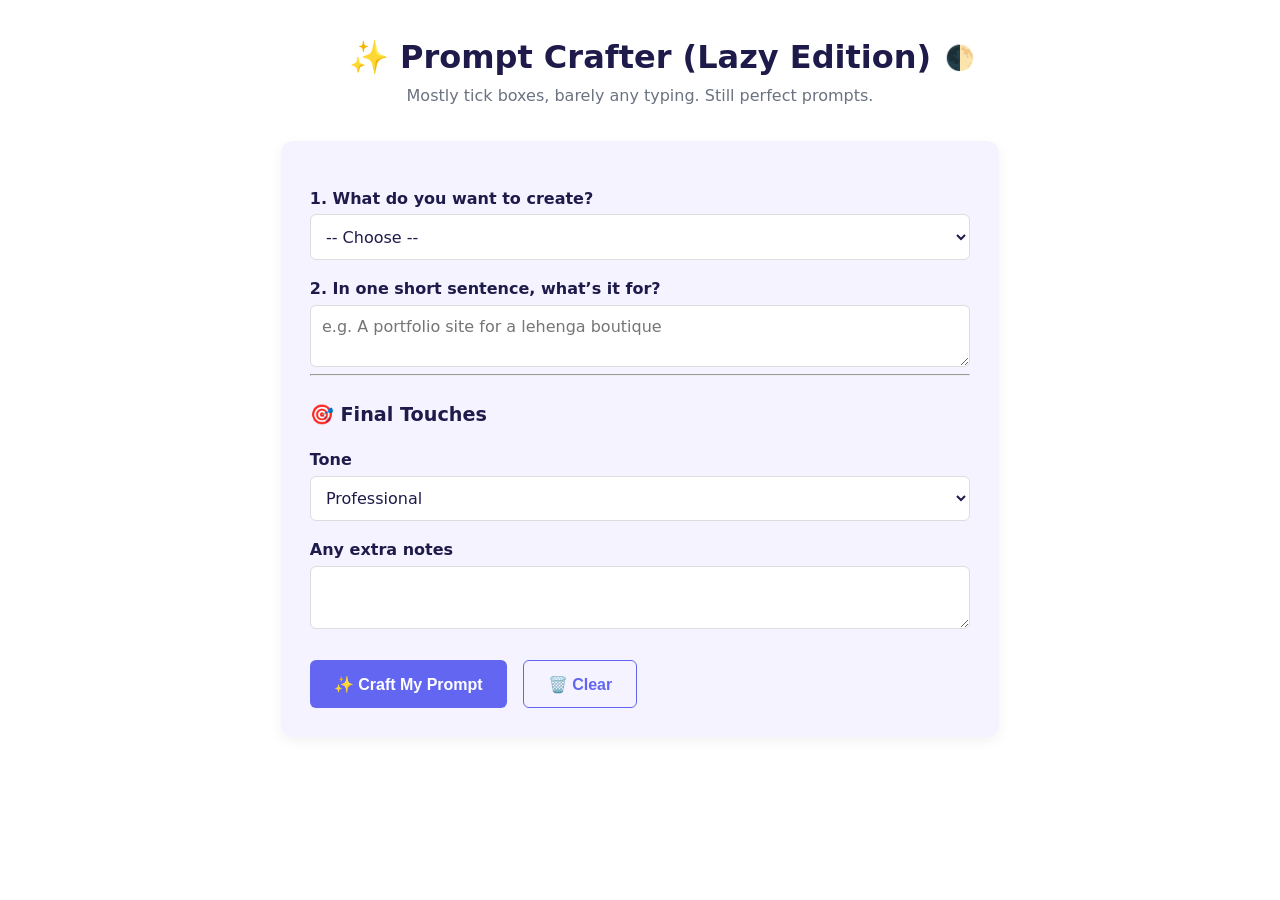
==== commit 0e237043: "update index.html" ====
--- a/index.html
+++ b/index.html
@@ -3,7 +3,7 @@
 <head>
   <meta charset="UTF-8" />
   <meta name="viewport" content="width=device-width, initial-scale=1.0" />
-  <title>Prompt Crafter Ultimate – Perfect Prompts, Zero Compromise</title>
+  <title>Prompt Crafter – Lazy Edition ✨</title>
   <style>
     :root {
       --primary: #6366f1;
@@ -13,95 +13,73 @@
       --text: #1e1b4b;
       --muted: #6b7280;
       --radius: 12px;
-      --shadow: 0 4px 14px rgba(0,0,0,0.05);
     }
     .dark {
       --bg: #111827;
       --bg-card: #1f2937;
       --text: #f9fafb;
       --muted: #9ca3af;
-      --shadow: 0 4px 14px rgba(0,0,0,0.3);
     }
     * { box-sizing: border-box; margin: 0; padding: 0; }
     body {
-      font-family: 'Inter', system-ui, sans-serif;
+      font-family: system-ui, sans-serif;
       background: var(--bg);
       color: var(--text);
-      max-width: 800px;
+      max-width: 750px;
       margin: 2rem auto;
       padding: 0 1rem;
       line-height: 1.6;
-      transition: background 0.3s, color 0.3s;
     }
     .hero { text-align: center; margin-bottom: 2rem; position: relative; }
-    .hero h1 { font-size: clamp(2rem, 5vw, 2.8rem); font-weight: 700; }
-    .lead { color: var(--muted); font-size: 1.2rem; }
-    .dark-toggle {
-      position: absolute; top: 0; right: 0; background: none; border: none;
-      font-size: 1.5rem; cursor: pointer; min-height: auto; padding: 0.3rem;
-    }
-    .progress { background: #e5e7eb; height: 6px; border-radius: 3px; margin-bottom: 1rem; }
-    .progress-fill { height: 100%; background: var(--primary); border-radius: 3px; width: 0%; transition: width 0.3s; }
-    .card {
-      background: var(--bg-card); border-radius: var(--radius);
-      padding: 2rem; margin-bottom: 2rem; box-shadow: var(--shadow);
-    }
-    h2 { margin: 1.5rem 0 0.75rem; font-size: 1.3rem; }
-    label { display: block; font-weight: 600; margin: 1rem 0 0.3rem; }
-    .sublabel { font-weight: normal; font-size: 0.9rem; color: var(--muted); display: block; }
+    .hero h1 { font-size: 2rem; }
+    .lead { color: var(--muted); }
+    .dark-toggle { position: absolute; top: 0; right: 0; background: none; border: none; font-size: 1.5rem; cursor: pointer; }
+    .card { background: var(--bg-card); border-radius: var(--radius); padding: 1.8rem; margin-bottom: 2rem; box-shadow: 0 4px 14px rgba(0,0,0,0.05); }
+    h2 { margin: 1.5rem 0 0.5rem; font-size: 1.2rem; }
+    label { display: block; font-weight: 600; margin: 1rem 0 0.2rem; }
+    .sublabel { font-weight: normal; font-size: 0.9rem; color: var(--muted); }
     input, select, textarea {
-      width: 100%; padding: 0.75rem; border: 1px solid #ddd; border-radius: 6px;
+      width: 100%; padding: 0.7rem; border: 1px solid #ddd; border-radius: 6px;
       font-size: 1rem; font-family: inherit; background: var(--bg); color: var(--text);
     }
+    .checkbox-group { display: flex; flex-wrap: wrap; gap: 0.6rem 1.2rem; margin-top: 0.3rem; }
+    .checkbox-group label { font-weight: normal; display: flex; align-items: center; gap: 0.3rem; margin: 0; }
     button {
       background: var(--primary); color: white; border: none;
       padding: 0.75rem 1.5rem; border-radius: 6px; font-weight: 600;
-      cursor: pointer; transition: background 0.2s; min-height: 48px; font-size: 1rem;
+      cursor: pointer; min-height: 48px; font-size: 1rem;
     }
     button:hover { background: var(--primary-hover); }
-    button:disabled { opacity: 0.6; cursor: not-allowed; }
+    button:disabled { opacity: 0.6; }
     .secondary-btn { background: transparent; color: var(--primary); border: 1px solid var(--primary); }
     .secondary-btn:hover { background: #e0e7ff; }
     .button-group { display: flex; gap: 1rem; flex-wrap: wrap; margin-top: 1.5rem; }
     .output {
       background: var(--bg); border: 1px solid #ddd; border-radius: 6px;
-      padding: 1.5rem; min-height: 100px; white-space: pre-wrap;
-      font-family: monospace; margin-top: 0.5rem; max-height: 500px; overflow-y: auto;
+      padding: 1.5rem; white-space: pre-wrap; font-family: monospace; max-height: 400px; overflow-y: auto;
     }
     .conditional { max-height: 0; opacity: 0; overflow: hidden; transition: max-height 0.4s, opacity 0.3s; }
-    .conditional.show { max-height: 8000px; opacity: 1; }
+    .conditional.show { max-height: 6000px; opacity: 1; }
     .toast {
       position: fixed; bottom: 2rem; right: 2rem; background: #10b981; color: white;
-      padding: 0.75rem 1.5rem; border-radius: 6px; font-weight: 500;
-      opacity: 0; transform: translateY(20px); transition: 0.3s; pointer-events: none; z-index: 1000;
+      padding: 0.75rem 1.5rem; border-radius: 6px; opacity: 0; transform: translateY(20px);
+      transition: 0.3s; pointer-events: none; z-index: 1000;
     }
     .toast.show { opacity: 1; transform: translateY(0); }
-    hr { border: 0; border-top: 1px solid #ddd; margin: 1.5rem 0; }
-    .history-item {
-      border-bottom: 1px solid #ddd; padding: 0.75rem 0; font-size: 0.9rem;
-      display: flex; justify-content: space-between; align-items: flex-start;
-    }
-    .history-item:last-child { border-bottom: none; }
-    .history-item button { min-height: auto; padding: 0.3rem 0.6rem; font-size: 0.8rem; }
-    .review-panel {
-      margin-top: 1rem; padding: 1rem; background: var(--bg);
-      border: 1px solid #ddd; border-radius: 6px; display: none;
-    }
+    .review-panel { margin-top: 1rem; padding: 1rem; background: var(--bg); border: 1px solid #ddd; border-radius: 6px; display: none; }
     .review-panel.show { display: block; }
     .review-rating { font-size: 1.5rem; font-weight: 700; color: var(--primary); }
-    .review-feedback { margin: 0.5rem 0; }
   </style>
 </head>
 <body>
   <header class="hero">
-    <button class="dark-toggle" onclick="toggleDark()" aria-label="Toggle dark mode">🌓</button>
-    <h1>✨ Prompt Crafter Ultimate</h1>
-    <p class="lead">Answer every question — get a perfect, AI‑ready prompt. No API, no limits, 100% free.</p>
+    <button class="dark-toggle" onclick="toggleDark()">🌓</button>
+    <h1>✨ Prompt Crafter (Lazy Edition)</h1>
+    <p class="lead">Mostly tick boxes, barely any typing. Still perfect prompts.</p>
   </header>
 
-  <div class="progress"><div class="progress-fill" id="progressFill"></div></div>
-
   <section class="card">
+    <!-- Type -->
     <label for="type">1. What do you want to create?</label>
     <select id="type">
       <option value="">-- Choose --</option>
@@ -109,151 +87,187 @@
       <option value="Web App">Web App</option>
       <option value="Video">Video</option>
       <option value="Image / Graphic">Image / Graphic</option>
-      <option value="Other">Other</option>
     </select>
 
-    <label for="goal">2. Describe your goal in one short sentence</label>
-    <span class="sublabel">What is the main purpose? e.g., "A landing page to sell handmade candles"</span>
-    <textarea id="goal" rows="2" placeholder="..."></textarea>
-
-    <!-- Website fields (as before) – I'm including the full set for completeness. -->
+    <!-- Goal (only short text) -->
+    <label for="goal">2. In one short sentence, what’s it for?</label>
+    <textarea id="goal" rows="2" placeholder="e.g. A portfolio site for a lehenga boutique"></textarea>
+
+    <!-- ============ WEBSITE ============ -->
     <div id="websiteQ" class="conditional">
-      <hr><h2>🌐 Website Details</h2>
-      <label for="webName">Business / project name</label><input type="text" id="webName" placeholder="Ms Lehanga">
-      <label for="webType">Website type</label><select id="webType"><option value="Business">Business</option><option value="Portfolio">Portfolio</option><option value="Online Store">Online Store</option><option value="Blog">Blog</option><option value="Landing Page">Landing Page</option><option value="Other">Other</option></select>
-      <label for="webIndustry">Industry / niche</label><input type="text" id="webIndustry" placeholder="lehangas, fashion">
-      <label for="webAudience">Target audience</label><input type="text" id="webAudience" placeholder="everyone, brides, women">
-      <label for="webLocation">Business location</label><input type="text" id="webLocation" placeholder="Kupwara, Jammu & Kashmir">
-      <label for="webGoalAction">Primary action for visitors</label><input type="text" id="webGoalAction" placeholder="purchase and booking">
-      <label for="webTagline">Tagline / slogan</label><input type="text" id="webTagline" placeholder="Elegance woven in every thread">
-      <label for="webHeroHeadline">Hero headline</label><input type="text" id="webHeroHeadline" placeholder="Handcrafted Lehangas for Your Special Day">
-      <label for="webCTAText">Call‑to‑action button text</label><input type="text" id="webCTAText" placeholder="Book Now">
-      <label for="webPages">Pages / sections</label><textarea id="webPages" rows="3" placeholder="Home, Gallery, Booking, About, Contact"></textarea>
-      <label for="webFeatures">Specific features</label><textarea id="webFeatures" rows="3" placeholder="booking system, gallery with lightbox"></textarea>
-
-      <div id="bookingDetails" style="display: none;">
-        <h3>📅 Booking System Details</h3>
-        <label for="bookingWhat">What are people booking?</label><input type="text" id="bookingWhat" placeholder="fitting appointment">
-        <label for="bookingFields">Required fields</label><input type="text" id="bookingFields" placeholder="name, phone, preferred date, message">
-        <label for="bookingConfirmation">Confirmation message</label><input type="text" id="bookingConfirmation" placeholder="Thank you! We'll call to confirm.">
+      <hr><h2>🌐 Website (tick what you need)</h2>
+
+      <label for="webName">Business name</label>
+      <input type="text" id="webName" placeholder="Ms Lehanga">
+
+      <label>Industry</label>
+      <select id="webIndustry">
+        <option value="">-- Pick --</option>
+        <option value="Fashion">Fashion</option>
+        <option value="Food">Food</option>
+        <option value="Technology">Technology</option>
+        <option value="Health">Health</option>
+        <option value="Education">Education</option>
+        <option value="Other">Other</option>
+      </select>
+
+      <label>Target audience (tick all that apply)</label>
+      <div class="checkbox-group" id="audienceCheckboxes">
+        <label><input type="checkbox" value="Everyone"> Everyone</label>
+        <label><input type="checkbox" value="Women"> Women</label>
+        <label><input type="checkbox" value="Men"> Men</label>
+        <label><input type="checkbox" value="Brides"> Brides</label>
+        <label><input type="checkbox" value="Grooms"> Grooms</label>
+        <label><input type="checkbox" value="Local customers"> Local customers</label>
       </div>
-      <div id="galleryDetails" style="display: none;">
-        <h3>🖼️ Gallery Details</h3>
-        <label for="galleryLayout">Layout</label><select id="galleryLayout"><option value="masonry">Masonry grid</option><option value="grid">Uniform grid</option><option value="carousel">Carousel</option></select>
-        <label for="galleryImages">Number of images</label><input type="number" id="galleryImages" value="8" min="1">
-        <label for="galleryFilters">Filter categories</label><input type="text" id="galleryFilters" placeholder="Bridal, Party Wear, Traditional">
-        <label for="galleryLightbox">Lightbox?</label><select id="galleryLightbox"><option value="yes">Yes</option><option value="no">No</option></select>
-        <label for="galleryAltText">Alt text description</label><textarea id="galleryAltText" rows="2" placeholder="hand‑embroidered lehenga..."></textarea>
+
+      <label for="webLocation">Location (city, region)</label>
+      <input type="text" id="webLocation" placeholder="Kupwara, Jammu & Kashmir">
+
+      <label>Main goal for visitors</label>
+      <select id="webGoalAction">
+        <option value="">-- Pick --</option>
+        <option value="purchase">Buy / Purchase</option>
+        <option value="booking">Book appointment</option>
+        <option value="contact">Get in touch</option>
+        <option value="subscribe">Subscribe</option>
+        <option value="learn">Learn more</option>
+      </select>
+
+      <label for="webTagline">Tagline (optional)</label>
+      <input type="text" id="webTagline" placeholder="Elegance woven in every thread">
+
+      <label>Pages / sections you want</label>
+      <div class="checkbox-group" id="pagesCheckboxes">
+        <label><input type="checkbox" value="Home"> Home</label>
+        <label><input type="checkbox" value="About"> About</label>
+        <label><input type="checkbox" value="Gallery"> Gallery</label>
+        <label><input type="checkbox" value="Booking"> Booking</label>
+        <label><input type="checkbox" value="Contact"> Contact</label>
+        <label><input type="checkbox" value="Testimonials"> Testimonials</label>
       </div>
 
-      <label for="webColors">Color palette</label><input type="text" id="webColors" placeholder="cream, maroon, gold accents">
-      <label for="webFonts">Typography</label><input type="text" id="webFonts" placeholder="Playfair Display, Lato">
-      <label for="webInspiration">Inspiration website</label><input type="text" id="webInspiration" placeholder="similar to apple.com">
-      <label for="webLayoutStructure">Layout</label><select id="webLayoutStructure"><option value="single-page">Single page</option><option value="multi-page">Multiple pages</option></select>
-      <label for="webResponsive">Responsive breakpoints</label><input type="text" id="webResponsive" placeholder="mobile‑first, breakpoint at 768px">
-      <label for="webSEOTitle">SEO title</label><input type="text" id="webSEOTitle" placeholder="Ms Lehanga – Bespoke Bridal Wear">
-      <label for="webSEODesc">Meta description</label><textarea id="webSEODesc" rows="2" placeholder="Handcrafted bridal lehangas..."></textarea>
-      <label for="webAccessibility">Accessibility</label><input type="text" id="webAccessibility" placeholder="semantic HTML, ARIA, keyboard nav">
-      <label for="webPerformance">Performance</label><input type="text" id="webPerformance" placeholder="fast load, lazy images">
-    </div>
-
-    <!-- Web App, Video, Image sections (abbreviated for length, but keep the full ones from previous response) -->
+      <label>Special features</label>
+      <div class="checkbox-group" id="featuresCheckboxes">
+        <label><input type="checkbox" value="booking system"> Booking system</label>
+        <label><input type="checkbox" value="image gallery"> Image gallery</label>
+        <label><input type="checkbox" value="contact form"> Contact form</label>
+        <label><input type="checkbox" value="Google Maps"> Google Maps</label>
+      </div>
+
+      <label>Colour vibe</label>
+      <select id="webColors">
+        <option value="">-- Pick --</option>
+        <option value="soft pastels">Soft pastels</option>
+        <option value="warm earth tones">Warm earth tones</option>
+        <option value="dark & elegant">Dark & elegant</option>
+        <option value="bright & bold">Bright & bold</option>
+        <option value="minimal black & white">Minimal B&W</option>
+      </select>
+
+      <label>Typography preference</label>
+      <select id="webFonts">
+        <option value="">-- Pick --</option>
+        <option value="elegant serif">Elegant serif (Playfair Display)</option>
+        <option value="clean sans-serif">Clean sans‑serif (Lato)</option>
+        <option value="modern monospace">Modern monospace</option>
+      </select>
+
+      <label for="webInspiration">Inspiration website (URL or name)</label>
+      <input type="text" id="webInspiration" placeholder="apple.com, tartinebakery.com">
+
+      <!-- Social links -->
+      <label>Your social / business links</label>
+      <input type="text" id="instagram" placeholder="Instagram URL (optional)">
+      <input type="text" id="facebook" placeholder="Facebook URL (optional)" style="margin-top:0.5rem;">
+      <input type="text" id="googleBusiness" placeholder="Google Business link (optional)" style="margin-top:0.5rem;">
+
+      <label>Layout</label>
+      <select id="webLayoutStructure">
+        <option value="single-page">Single scrolling page</option>
+        <option value="multi-page">Multiple pages</option>
+      </select>
+
+      <label>Responsive behaviour</label>
+      <select id="webResponsive">
+        <option value="mobile-first">Mobile‑first (breakpoint 768px)</option>
+        <option value="desktop-first">Desktop‑first</option>
+      </select>
+    </div>
+
+    <!-- ============ WEB APP (simplified) ============ -->
     <div id="appQ" class="conditional">
-      <hr><h2>📱 Web App Details</h2>
-      <label for="appName">App name</label><input type="text" id="appName" placeholder="Prompt Crafter">
-      <label for="appProblem">Problem it solves</label><textarea id="appProblem" rows="2" placeholder="helps beginners write AI prompts"></textarea>
-      <label for="appAudience">Target users</label><input type="text" id="appAudience" placeholder="everyone">
-      <label for="appFeatures">Core features</label><textarea id="appFeatures" rows="3" placeholder="questionnaire, AI generation, copy"></textarea>
-      <label for="appPlatform">Platform</label><input type="text" id="appPlatform" placeholder="web, mobile responsive">
-      <label for="appDesign">Design style</label><input type="text" id="appDesign" placeholder="clean, minimal">
-      <label for="appTech">Technologies</label><input type="text" id="appTech" placeholder="HTML, CSS, JS">
-      <label for="appDataFlow">Data / storage</label><input type="text" id="appDataFlow" placeholder="localStorage">
-      <label for="appAccessibility">Accessibility</label><input type="text" id="appAccessibility" placeholder="keyboard nav, screen reader">
-      <label for="appSEO">SEO</label><input type="text" id="appSEO" placeholder="descriptive title">
-      <label for="appExtra">Additional context</label><textarea id="appExtra" rows="2"></textarea>
-    </div>
-
+      <hr><h2>📱 Web App</h2>
+      <label for="appName">App name</label><input type="text" id="appName" placeholder="My App">
+      <label>Problem it solves</label><input type="text" id="appProblem" placeholder="helps people...">
+      <label>Target users</label><input type="text" id="appAudience" placeholder="everyone">
+      <label>Core features</label><textarea id="appFeatures" rows="2" placeholder="login, dashboard, notifications"></textarea>
+      <label>Design style</label><input type="text" id="appDesign" placeholder="clean, minimal">
+      <label>Technologies</label><input type="text" id="appTech" placeholder="HTML, CSS, JS">
+    </div>
+
+    <!-- ============ VIDEO (simplified) ============ -->
     <div id="videoQ" class="conditional">
-      <hr><h2>🎬 Video Details</h2>
-      <label for="videoCategory">Type</label><select id="videoCategory"><option value="Tutorial">Tutorial</option><option value="Promo">Promo</option></select>
-      <label for="videoLength">Length</label><input type="text" id="videoLength" placeholder="2 minutes">
-      <label for="videoAudience">Audience</label><input type="text" id="videoAudience" placeholder="young entrepreneurs">
-      <label for="videoTone">Tone</label><input type="text" id="videoTone" placeholder="energetic">
-      <label for="videoMessage">Key message</label><textarea id="videoMessage" rows="3" placeholder="..."></textarea>
-      <label for="videoStyle">Visual style</label><input type="text" id="videoStyle" placeholder="motion graphics">
-      <label for="videoMusic">Music</label><input type="text" id="videoMusic" placeholder="upbeat instrumental">
-      <label for="videoVO">Voiceover</label><input type="text" id="videoVO" placeholder="warm female">
-      <label for="videoPlatform">Platform</label><input type="text" id="videoPlatform" placeholder="YouTube">
-      <label for="videoAspect">Aspect ratio</label><select id="videoAspect"><option value="16:9">16:9</option><option value="1:1">1:1</option></select>
-      <label for="videoCTA">Call‑to‑action</label><input type="text" id="videoCTA" placeholder="Subscribe">
-      <label for="videoCaptions">Subtitles?</label><select id="videoCaptions"><option value="yes">Yes</option><option value="no">No</option></select>
-    </div>
-
+      <hr><h2>🎬 Video</h2>
+      <label>Type</label><select id="videoCategory"><option value="Promo">Promo</option><option value="Tutorial">Tutorial</option></select>
+      <label>Length</label><input type="text" id="videoLength" placeholder="2 minutes">
+      <label>Tone</label><input type="text" id="videoTone" placeholder="energetic">
+      <label>Key message</label><textarea id="videoMessage" rows="2" placeholder="main points..."></textarea>
+    </div>
+
+    <!-- ============ IMAGE ============ -->
     <div id="imageQ" class="conditional">
-      <hr><h2>🎨 Image / Graphic Details</h2>
-      <label for="imgType">Type</label><select id="imgType"><option value="Logo">Logo</option><option value="Poster">Poster</option></select>
-      <label for="imgSubject">Subject</label><textarea id="imgSubject" rows="2" placeholder="a logo for a bakery"></textarea>
-      <label for="imgStyle">Art style</label><input type="text" id="imgStyle" placeholder="minimalist line art">
-      <label for="imgColors">Color palette</label><input type="text" id="imgColors" placeholder="warm pastels">
-      <label for="imgText">Text to include</label><input type="text" id="imgText" placeholder="'Fresh Baked Daily'">
-      <label for="imgSize">Dimensions</label><input type="text" id="imgSize" placeholder="1080x1080">
-      <label for="imgComposition">Composition</label><input type="text" id="imgComposition" placeholder="centered">
-      <label for="imgMood">Mood</label><input type="text" id="imgMood" placeholder="warm">
-      <label for="imgUsage">Usage</label><input type="text" id="imgUsage" placeholder="website header">
-      <label for="imgInspiration">Reference</label><textarea id="imgInspiration" rows="2" placeholder="similar to Nike logo"></textarea>
-    </div>
-
+      <hr><h2>🎨 Image / Graphic</h2>
+      <label>Type</label><select id="imgType"><option value="Logo">Logo</option><option value="Poster">Poster</option></select>
+      <label>Subject</label><textarea id="imgSubject" rows="2" placeholder="a logo for..."></textarea>
+      <label>Style</label><input type="text" id="imgStyle" placeholder="minimalist">
+      <label>Colours</label><input type="text" id="imgColors" placeholder="warm pastels">
+    </div>
+
+    <!-- Final touches -->
     <hr><h2>🎯 Final Touches</h2>
-    <label for="tone">Overall tone / style</label>
+    <label>Tone</label>
     <select id="tone"><option value="Professional">Professional</option><option value="Casual">Casual</option></select>
-    <label for="extra">Any additional context</label>
-    <textarea id="extra" rows="3"></textarea>
+    <label for="extra">Any extra notes</label>
+    <textarea id="extra" rows="2"></textarea>
 
     <div class="button-group">
-      <button id="craftBtn">✨ Craft My Ultimate Prompt</button>
-      <button id="clearBtn" class="secondary-btn">🗑️ Clear Form</button>
-    </div>
-    <p id="status" aria-live="polite"></p>
+      <button id="craftBtn">✨ Craft My Prompt</button>
+      <button id="clearBtn" class="secondary-btn">🗑️ Clear</button>
+    </div>
+    <p id="status"></p>
   </section>
 
   <!-- Result -->
   <section class="card" id="resultCard" style="display: none;">
-    <h2>Your Complete, Production‑Ready Prompt</h2>
+    <h2>Your Prompt</h2>
     <div class="output" id="result"></div>
     <div class="button-group">
       <button id="copyBtn" class="secondary-btn">📋 Copy</button>
-      <button id="downloadBtn" class="secondary-btn">💾 Download .txt</button>
+      <button id="downloadBtn" class="secondary-btn">💾 Download</button>
       <button id="rateBtn" class="secondary-btn">🤖 Rate & Improve</button>
     </div>
     <div class="review-panel" id="reviewPanel">
       <span class="review-rating" id="reviewRating"></span>
-      <p class="review-feedback" id="reviewFeedback"></p>
+      <p id="reviewFeedback"></p>
       <button id="applyImprovementBtn" class="secondary-btn" style="display: none;">✨ Apply Improved Prompt</button>
     </div>
   </section>
 
-  <!-- History -->
-  <section class="card">
-    <h2>📚 Recent Prompts</h2>
-    <div id="historyList">No saved prompts yet.</div>
-  </section>
-
   <div class="toast" id="toast"></div>
 
   <script>
-    // ========== CONFIG ==========
     const SUPABASE_URL = "https://udlmyspetkjzcdkfshgl.supabase.co";
     const ANON_KEY = "eyJhbGciOiJIUzI1NiIsInR5cCI6IkpXVCJ9.eyJpc3MiOiJzdXBhYmFzZSIsInJlZiI6InVkbG15c3BldGtqemNka2ZzaGdsIiwicm9sZSI6ImFub24iLCJpYXQiOjE3NzkxODIzMDksImV4cCI6MjA5NDc1ODMwOX0.oQL6hbwjQlU_2h4xcbD-v1yl7EubMz90VpIpTPBwEM4";
     const EDGE_URL = `${SUPABASE_URL}/functions/v1/api-key`;
 
-    // ========== DARK MODE ==========
     function toggleDark() {
       document.documentElement.classList.toggle('dark');
       localStorage.setItem('theme', document.documentElement.classList.contains('dark') ? 'dark' : 'light');
     }
     if (localStorage.getItem('theme') === 'dark') document.documentElement.classList.add('dark');
 
-    // ========== CONDITIONAL SECTIONS ==========
+    // Conditional sections
     const typeSelect = document.getElementById('type');
     const sections = {
       Website: document.getElementById('websiteQ'),
@@ -265,55 +279,50 @@
       Object.values(sections).forEach(s => s.classList.remove('show'));
       const type = typeSelect.value;
       if (sections[type]) sections[type].classList.add('show');
-      updateProgress();
-    });
-
-    document.getElementById('webFeatures').addEventListener('input', function() {
-      const val = this.value.toLowerCase();
-      document.getElementById('bookingDetails').style.display = val.includes('booking') ? 'block' : 'none';
-      document.getElementById('galleryDetails').style.display = val.includes('gallery') ? 'block' : 'none';
-    });
-
-    // ========== DATA COLLECTION ==========
+    });
+
+    // Helper to get checked checkbox values
+    function getChecked(name) {
+      return [...document.querySelectorAll(`#${name} input[type="checkbox"]:checked`)].map(cb => cb.value);
+    }
+
     function getAnswers() {
-      const ids = [...document.querySelectorAll('input, select, textarea')].map(el => el.id).filter(Boolean);
+      const ids = [...document.querySelectorAll('input[type="text"], input[type="url"], select, textarea')].map(el => el.id).filter(Boolean);
       const ans = {};
       ids.forEach(id => {
         const el = document.getElementById(id);
         if (el && el.value.trim() !== '') ans[id] = el.value.trim();
       });
+      // Add checkbox groups
+      const audience = getChecked('audienceCheckboxes');
+      if (audience.length) ans.webAudience = audience.join(', ');
+      const pages = getChecked('pagesCheckboxes');
+      if (pages.length) ans.webPages = pages.join(', ');
+      const features = getChecked('featuresCheckboxes');
+      if (features.length) ans.webFeatures = features.join(', ');
+      // Social links
+      ['instagram','facebook','googleBusiness'].forEach(k => {
+        const val = document.getElementById(k)?.value?.trim();
+        if (val) ans[k] = val;
+      });
       return ans;
     }
 
-    // ========== SMART PROMPT BUILDERS ==========
+    // Smart prompt builder (Website)
     function buildWebsite(a) {
-      let p = `Act as a senior full‑stack web developer and UI/UX designer. Create a complete, production‑ready ${a.webType || 'portfolio'} website for "${a.webName || 'the business'}".\n\n`;
+      let p = `Act as a senior full‑stack web developer & UI/UX designer. Create a complete, responsive website for "${a.webName || 'the business'}".\n\n`;
       p += `**Business & Audience**\n- Name: ${a.webName || 'N/A'}\n`;
       if (a.webIndustry) p += `- Industry: ${a.webIndustry}\n`;
       if (a.webAudience) p += `- Target audience: ${a.webAudience}\n`;
       if (a.webLocation) p += `- Location: ${a.webLocation}\n`;
       if (a.webGoalAction) p += `- Primary goal: ${a.webGoalAction}\n`;
+      if (a.instagram) p += `- Instagram: ${a.instagram}\n`;
+      if (a.facebook) p += `- Facebook: ${a.facebook}\n`;
+      if (a.googleBusiness) p += `- Google Business: ${a.googleBusiness}\n`;
       p += '\n';
-      if (a.webTagline || a.webHeroHeadline || a.webCTAText) {
-        p += `**Branding**\n`;
-        if (a.webTagline) p += `- Tagline: "${a.webTagline}"\n`;
-        if (a.webHeroHeadline) p += `- Hero headline: "${a.webHeroHeadline}"\n`;
-        if (a.webCTAText) p += `- Main CTA: "${a.webCTAText}"\n`;
-        p += '\n';
-      }
-      const pagesRaw = a.webPages || 'Home, About, Contact';
-      const pages = pagesRaw === 'everything' ? 'Home, Gallery, Booking, About Us, Contact' : pagesRaw;
-      p += `**Pages / Sections**\n${pages}\n\n`;
-      if (a.webFeatures) {
-        p += `**Special Features**\n${a.webFeatures}\n`;
-        if (a.webFeatures.toLowerCase().includes('booking')) {
-          p += `  Booking: ${a.bookingWhat || 'appointment'} (fields: ${a.bookingFields || 'name, phone, date'}, confirmation: "${a.bookingConfirmation || 'Thank you!'}")\n`;
-        }
-        if (a.webFeatures.toLowerCase().includes('gallery')) {
-          p += `  Gallery: ${a.galleryLayout || 'masonry'}, ${a.galleryImages || '8'} images, filters: ${a.galleryFilters || 'none'}, lightbox: ${a.galleryLightbox || 'yes'}, alt: ${a.galleryAltText || 'product images'}\n`;
-        }
-        p += '\n';
-      }
+      if (a.webTagline) p += `**Tagline:** "${a.webTagline}"\n\n`;
+      if (a.webPages) p += `**Pages / Sections:** ${a.webPages}\n\n`;
+      if (a.webFeatures) p += `**Features:** ${a.webFeatures}\n\n`;
       if (a.webColors || a.webFonts || a.webInspiration) {
         p += `**Design System**\n`;
         if (a.webColors) p += `- Colors: ${a.webColors}\n`;
@@ -321,65 +330,26 @@
         if (a.webInspiration) p += `- Inspiration: ${a.webInspiration}\n`;
         p += `- Layout: ${a.webLayoutStructure || 'single-page'}\n\n`;
       }
-      p += `**Technical Requirements**\n- Responsive: ${a.webResponsive || 'mobile‑first, breakpoint 768px'}\n`;
-      if (a.webSEOTitle) p += `- SEO title: "${a.webSEOTitle}"\n`;
-      if (a.webSEODesc) p += `- Meta description: "${a.webSEODesc}"\n`;
-      if (a.webAccessibility) p += `- Accessibility: ${a.webAccessibility}\n`;
-      if (a.webPerformance) p += `- Performance: ${a.webPerformance}\n`;
+      p += `**Technical Requirements**\n- Responsive: ${a.webResponsive || 'mobile-first, 768px'}\n`;
       if (a.extra) p += `\n**Additional Notes**\n${a.extra}\n`;
-      p += `\nDeliver a single HTML file with embedded CSS and vanilla JavaScript. Use semantic HTML5, CSS custom properties, and a mobile‑first approach. Output only the complete code.`;
+      p += `\nDeliver a single HTML file with embedded CSS & vanilla JS. Use semantic HTML5 & CSS custom properties. Output only the complete code.`;
       return p;
     }
 
     function buildWebApp(a) {
-      let p = `Act as a senior full‑stack web developer. Build "${a.appName || 'the app'}".\n`;
-      if (a.appProblem) p += `**Problem:** ${a.appProblem}\n`;
-      if (a.appAudience) p += `**Audience:** ${a.appAudience}\n`;
-      if (a.appFeatures) p += `**Features:** ${a.appFeatures}\n`;
-      if (a.appPlatform) p += `**Platform:** ${a.appPlatform}\n`;
-      if (a.appDesign) p += `**Design:** ${a.appDesign}\n`;
-      if (a.appTech) p += `**Tech:** ${a.appTech}\n`;
-      if (a.appDataFlow) p += `**Data:** ${a.appDataFlow}\n`;
-      if (a.appAccessibility) p += `**Accessibility:** ${a.appAccessibility}\n`;
-      if (a.appSEO) p += `**SEO:** ${a.appSEO}\n`;
-      if (a.appExtra) p += `\n**Extra:** ${a.appExtra}\n`;
-      p += `\nCreate a functional single‑page app with only client‑side code. Output only the complete code.`;
-      return p;
+      return `Act as a full‑stack developer. Build "${a.appName || 'the app'}".\nProblem: ${a.appProblem}\nAudience: ${a.appAudience}\nFeatures: ${a.appFeatures}\nDesign: ${a.appDesign}\nTech: ${a.appTech}\nCreate a single‑page app with only client‑side code. Output only the complete code.`;
     }
 
     function buildVideo(a) {
-      let p = `Act as a scriptwriter. Write a ${a.videoCategory || 'promo'} script (${a.videoLength || '2 min'}) for: "${a.goal || ''}".\n`;
-      if (a.videoAudience) p += `**Audience:** ${a.videoAudience}\n`;
-      if (a.videoTone) p += `**Tone:** ${a.videoTone}\n`;
-      if (a.videoMessage) p += `**Message:** ${a.videoMessage}\n`;
-      if (a.videoStyle) p += `**Visuals:** ${a.videoStyle}\n`;
-      if (a.videoMusic) p += `**Music:** ${a.videoMusic}\n`;
-      if (a.videoVO) p += `**Voiceover:** ${a.videoVO}\n`;
-      if (a.videoPlatform) p += `**Platform:** ${a.videoPlatform}, aspect ${a.videoAspect || '16:9'}\n`;
-      if (a.videoCTA) p += `**CTA:** ${a.videoCTA}\n`;
-      if (a.videoCaptions === 'yes') p += 'Include subtitles.\n';
-      p += `\nStructure with timestamps and scene descriptions. Output only the full script.`;
-      return p;
+      return `Act as a scriptwriter. Write a ${a.videoCategory || 'promo'} script (${a.videoLength || '2 min'}) about: "${a.goal || ''}".\nTone: ${a.videoTone}\nMessage: ${a.videoMessage}\nOutput only the full script.`;
     }
 
     function buildImage(a) {
-      let p = `Act as an AI image prompt creator. Generate a detailed prompt for DALL·E/Midjourney.\n`;
-      if (a.imgType) p += `**Type:** ${a.imgType}\n`;
-      if (a.imgSubject) p += `**Subject:** ${a.imgSubject}\n`;
-      if (a.imgStyle) p += `**Style:** ${a.imgStyle}\n`;
-      if (a.imgColors) p += `**Colors:** ${a.imgColors}\n`;
-      if (a.imgText) p += `**Text:** "${a.imgText}"\n`;
-      if (a.imgSize) p += `**Size:** ${a.imgSize}\n`;
-      if (a.imgComposition) p += `**Composition:** ${a.imgComposition}\n`;
-      if (a.imgMood) p += `**Mood:** ${a.imgMood}\n`;
-      if (a.imgUsage) p += `**Usage:** ${a.imgUsage}\n`;
-      if (a.imgInspiration) p += `**Inspiration:** ${a.imgInspiration}\n`;
-      p += `\nInclude lighting, texture, style references. Output only the image prompt.`;
-      return p;
+      return `Act as an AI image prompt creator. Generate a DALL·E/Midjourney prompt.\nSubject: ${a.imgSubject}\nStyle: ${a.imgStyle}\nColors: ${a.imgColors}\nType: ${a.imgType}\nOutput only the image prompt.`;
     }
 
     function buildGeneric(a) {
-      return `Act as an expert prompt engineer. Create a detailed prompt for: "${a.goal || ''}". Include all details. Output only the final prompt.`;
+      return `Act as a prompt engineer. Create a detailed prompt for: "${a.goal || ''}". Output only the final prompt.`;
     }
 
     function buildPrompt(answers) {
@@ -393,19 +363,18 @@
       }
     }
 
-    // ========== CRAFT ==========
+    // Craft
     document.getElementById('craftBtn').addEventListener('click', () => {
       const answers = getAnswers();
-      if (!answers.type && !answers.goal) return alert('Please fill first two questions.');
+      if (!answers.type && !answers.goal) return alert('Please choose a type and write a goal.');
       const prompt = buildPrompt(answers);
       document.getElementById('result').textContent = prompt;
       document.getElementById('resultCard').style.display = 'block';
-      document.getElementById('status').textContent = '✅ Ultimate prompt ready!';
+      document.getElementById('status').textContent = '✅ Prompt ready!';
       saveToHistory(prompt);
-      window.scrollTo({ top: document.getElementById('resultCard').offsetTop, behavior: 'smooth' });
-    });
-
-    // ========== COPY & DOWNLOAD ==========
+    });
+
+    // Copy & Download
     document.getElementById('copyBtn').addEventListener('click', () => {
       navigator.clipboard.writeText(document.getElementById('result').textContent).then(() => showToast('Copied!'));
     });
@@ -413,25 +382,24 @@
       const blob = new Blob([document.getElementById('result').textContent], { type: 'text/plain' });
       const a = document.createElement('a');
       a.href = URL.createObjectURL(blob);
-      a.download = 'prompt-crafter-prompt.txt';
+      a.download = 'prompt.txt';
       a.click();
       showToast('Downloaded!');
     });
 
-    // ========== RATE & IMPROVE (AI) ==========
+    // Rate & Improve (AI)
     let improvedPromptText = null;
     document.getElementById('rateBtn').addEventListener('click', async () => {
-      const originalPrompt = document.getElementById('result').textContent;
-      if (!originalPrompt) return;
+      const original = document.getElementById('result').textContent;
+      if (!original) return;
       const btn = document.getElementById('rateBtn');
       btn.disabled = true;
-      btn.innerHTML = '<span class="loader"></span> Reviewing...';
-      document.getElementById('status').textContent = 'AI is reviewing your prompt...';
+      btn.textContent = 'Reviewing...';
       try {
         const res = await fetch(EDGE_URL, {
           method: 'POST',
-          headers: { 'Content-Type': 'application/json', 'Authorization': `Bearer ${ANON_KEY}`, 'apikey': ANON_KEY },
-          body: JSON.stringify({ mode: 'review', prompt: originalPrompt })
+          headers: { 'Content-Type':'application/json', 'Authorization':`Bearer ${ANON_KEY}`, 'apikey':ANON_KEY },
+          body: JSON.stringify({ mode:'review', prompt: original })
         });
         if (!res.ok) throw new Error(await res.text());
         const data = await res.json();
@@ -446,35 +414,31 @@
           applyBtn.style.display = 'none';
         }
         document.getElementById('reviewPanel').classList.add('show');
-        document.getElementById('status').textContent = '✅ Review complete.';
       } catch (err) {
-        document.getElementById('status').textContent = '❌ Review failed: ' + err.message;
+        showToast('Review failed: ' + err.message);
       } finally {
         btn.disabled = false;
         btn.textContent = '🤖 Rate & Improve';
       }
     });
-
     document.getElementById('applyImprovementBtn').addEventListener('click', () => {
       if (improvedPromptText) {
         document.getElementById('result').textContent = improvedPromptText;
         document.getElementById('reviewPanel').classList.remove('show');
-        document.getElementById('status').textContent = '✅ Improved prompt applied!';
         saveToHistory(improvedPromptText);
       }
     });
 
-    // ========== CLEAR ==========
+    // Clear
     document.getElementById('clearBtn').addEventListener('click', () => {
-      document.querySelectorAll('input, textarea').forEach(el => el.value = '');
+      document.querySelectorAll('input[type="text"], input[type="url"], textarea').forEach(el => el.value = '');
       document.querySelectorAll('select').forEach(el => el.selectedIndex = 0);
+      document.querySelectorAll('input[type="checkbox"]').forEach(el => el.checked = false);
       document.getElementById('resultCard').style.display = 'none';
-      document.getElementById('status').textContent = '';
       Object.values(sections).forEach(s => s.classList.remove('show'));
-      updateProgress();
-    });
-
-    // ========== TOAST ==========
+    });
+
+    // Toast
     function showToast(msg) {
       const toast = document.getElementById('toast');
       toast.textContent = msg;
@@ -482,41 +446,12 @@
       setTimeout(() => toast.classList.remove('show'), 2000);
     }
 
-    // ========== HISTORY ==========
+    // History
     function saveToHistory(prompt) {
       const history = JSON.parse(localStorage.getItem('promptHistory') || '[]');
       history.unshift({ date: new Date().toISOString(), prompt });
       localStorage.setItem('promptHistory', JSON.stringify(history.slice(0, 10)));
-      renderHistory();
-    }
-    function renderHistory() {
-      const history = JSON.parse(localStorage.getItem('promptHistory') || '[]');
-      const container = document.getElementById('historyList');
-      if (history.length === 0) { container.innerHTML = 'No saved prompts yet.'; return; }
-      container.innerHTML = history.map((item, index) => `
-        <div class="history-item">
-          <div><small>${new Date(item.date).toLocaleString()}</small><pre style="white-space:pre-wrap;">${item.prompt.substring(0, 100)}...</pre></div>
-          <button onclick="loadHistoryItem(${index})">Load</button>
-        </div>
-      `).join('');
-    }
-    window.loadHistoryItem = function(index) {
-      const history = JSON.parse(localStorage.getItem('promptHistory') || '[]');
-      if (history[index]) {
-        document.getElementById('result').textContent = history[index].prompt;
-        document.getElementById('resultCard').style.display = 'block';
-        window.scrollTo({ top: document.getElementById('resultCard').offsetTop, behavior: 'smooth' });
-      }
-    };
-    renderHistory();
-
-    // ========== PROGRESS ==========
-    function updateProgress() {
-      const total = 25;
-      const filled = Object.values(getAnswers()).filter(v => v).length;
-      document.getElementById('progressFill').style.width = Math.min(100, (filled / total) * 100) + '%';
-    }
-    document.querySelectorAll('input, select, textarea').forEach(el => el.addEventListener('input', updateProgress));
+    }
   </script>
 </body>
 </html>
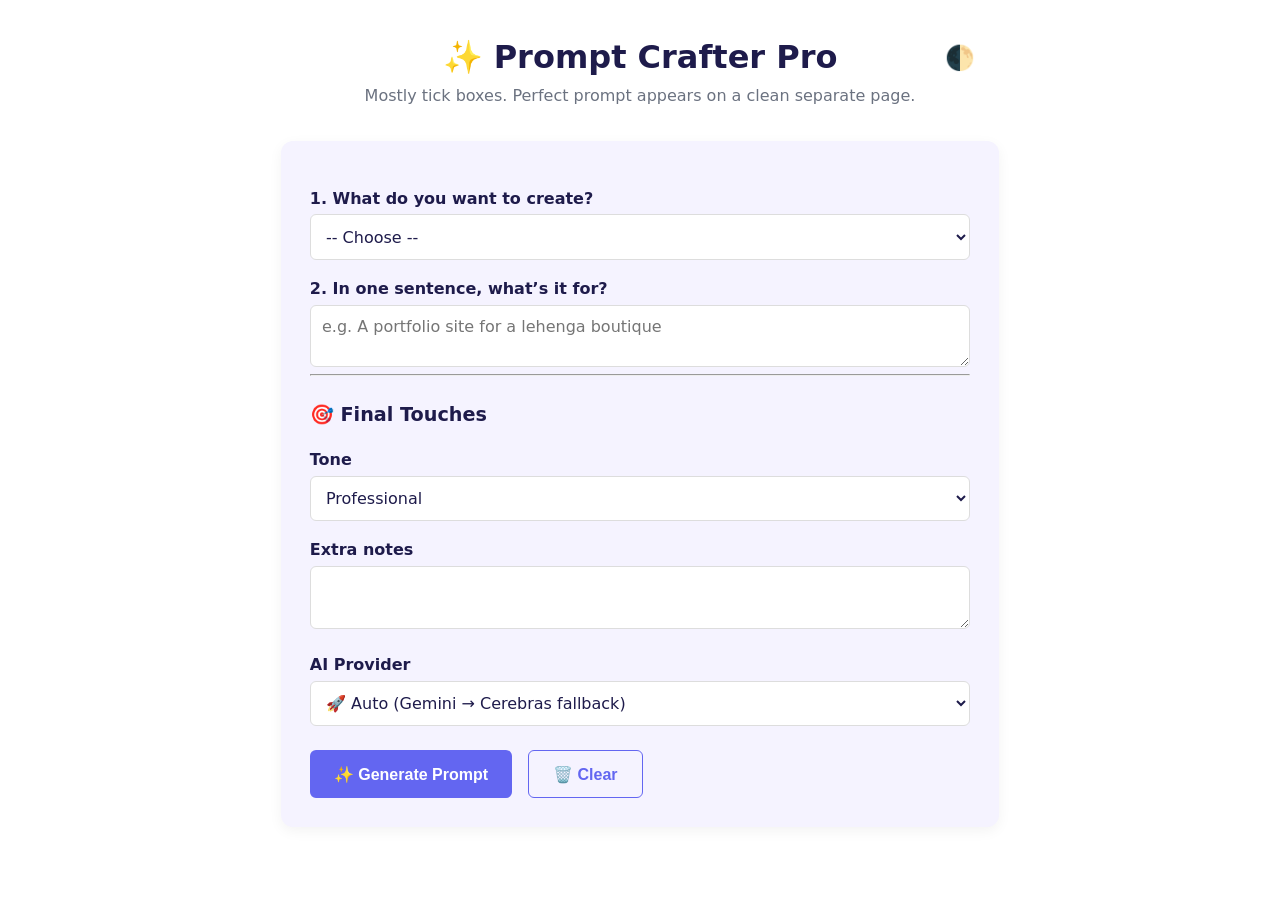
==== commit a216efde: "update index.html" ====
--- a/index.html
+++ b/index.html
@@ -3,7 +3,7 @@
 <head>
   <meta charset="UTF-8" />
   <meta name="viewport" content="width=device-width, initial-scale=1.0" />
-  <title>Prompt Crafter – Lazy Edition ✨</title>
+  <title>Prompt Crafter Pro – AI Powered</title>
   <style>
     :root {
       --primary: #6366f1;
@@ -14,12 +14,7 @@
       --muted: #6b7280;
       --radius: 12px;
     }
-    .dark {
-      --bg: #111827;
-      --bg-card: #1f2937;
-      --text: #f9fafb;
-      --muted: #9ca3af;
-    }
+    .dark { --bg: #111827; --bg-card: #1f2937; --text: #f9fafb; --muted: #9ca3af; }
     * { box-sizing: border-box; margin: 0; padding: 0; }
     body {
       font-family: system-ui, sans-serif;
@@ -29,6 +24,7 @@
       margin: 2rem auto;
       padding: 0 1rem;
       line-height: 1.6;
+      transition: background 0.3s;
     }
     .hero { text-align: center; margin-bottom: 2rem; position: relative; }
     .hero h1 { font-size: 2rem; }
@@ -56,7 +52,8 @@
     .button-group { display: flex; gap: 1rem; flex-wrap: wrap; margin-top: 1.5rem; }
     .output {
       background: var(--bg); border: 1px solid #ddd; border-radius: 6px;
-      padding: 1.5rem; white-space: pre-wrap; font-family: monospace; max-height: 400px; overflow-y: auto;
+      padding: 1.5rem; white-space: pre-wrap; font-family: monospace;
+      max-height: 60vh; overflow-y: auto; margin-bottom: 1rem;
     }
     .conditional { max-height: 0; opacity: 0; overflow: hidden; transition: max-height 0.4s, opacity 0.3s; }
     .conditional.show { max-height: 6000px; opacity: 1; }
@@ -69,188 +66,206 @@
     .review-panel { margin-top: 1rem; padding: 1rem; background: var(--bg); border: 1px solid #ddd; border-radius: 6px; display: none; }
     .review-panel.show { display: block; }
     .review-rating { font-size: 1.5rem; font-weight: 700; color: var(--primary); }
+    .loader {
+      display: inline-block; width: 1rem; height: 1rem;
+      border: 2px solid rgba(255,255,255,0.3); border-radius: 50%;
+      border-top-color: white; animation: spin 0.6s linear infinite; margin-right: 0.5rem;
+    }
+    @keyframes spin { to { transform: rotate(360deg); } }
+    #formPage, #resultPage { transition: opacity 0.2s; }
+    .hidden-page { display: none; }
+    .back-link { color: var(--primary); text-decoration: underline; cursor: pointer; margin-bottom: 1rem; display: inline-block; }
   </style>
 </head>
 <body>
   <header class="hero">
     <button class="dark-toggle" onclick="toggleDark()">🌓</button>
-    <h1>✨ Prompt Crafter (Lazy Edition)</h1>
-    <p class="lead">Mostly tick boxes, barely any typing. Still perfect prompts.</p>
+    <h1>✨ Prompt Crafter Pro</h1>
+    <p class="lead">Mostly tick boxes. Perfect prompt appears on a clean separate page.</p>
   </header>
 
-  <section class="card">
-    <!-- Type -->
-    <label for="type">1. What do you want to create?</label>
-    <select id="type">
-      <option value="">-- Choose --</option>
-      <option value="Website">Website</option>
-      <option value="Web App">Web App</option>
-      <option value="Video">Video</option>
-      <option value="Image / Graphic">Image / Graphic</option>
-    </select>
-
-    <!-- Goal (only short text) -->
-    <label for="goal">2. In one short sentence, what’s it for?</label>
-    <textarea id="goal" rows="2" placeholder="e.g. A portfolio site for a lehenga boutique"></textarea>
-
-    <!-- ============ WEBSITE ============ -->
-    <div id="websiteQ" class="conditional">
-      <hr><h2>🌐 Website (tick what you need)</h2>
-
-      <label for="webName">Business name</label>
-      <input type="text" id="webName" placeholder="Ms Lehanga">
-
-      <label>Industry</label>
-      <select id="webIndustry">
-        <option value="">-- Pick --</option>
-        <option value="Fashion">Fashion</option>
-        <option value="Food">Food</option>
-        <option value="Technology">Technology</option>
-        <option value="Health">Health</option>
-        <option value="Education">Education</option>
-        <option value="Other">Other</option>
+  <!-- FORM PAGE -->
+  <section id="formPage">
+    <div class="card">
+      <label for="type">1. What do you want to create?</label>
+      <select id="type">
+        <option value="">-- Choose --</option>
+        <option value="Website">Website</option>
+        <option value="Web App">Web App</option>
+        <option value="Video">Video</option>
+        <option value="Image / Graphic">Image / Graphic</option>
       </select>
 
-      <label>Target audience (tick all that apply)</label>
-      <div class="checkbox-group" id="audienceCheckboxes">
-        <label><input type="checkbox" value="Everyone"> Everyone</label>
-        <label><input type="checkbox" value="Women"> Women</label>
-        <label><input type="checkbox" value="Men"> Men</label>
-        <label><input type="checkbox" value="Brides"> Brides</label>
-        <label><input type="checkbox" value="Grooms"> Grooms</label>
-        <label><input type="checkbox" value="Local customers"> Local customers</label>
-      </div>
-
-      <label for="webLocation">Location (city, region)</label>
-      <input type="text" id="webLocation" placeholder="Kupwara, Jammu & Kashmir">
-
-      <label>Main goal for visitors</label>
-      <select id="webGoalAction">
-        <option value="">-- Pick --</option>
-        <option value="purchase">Buy / Purchase</option>
-        <option value="booking">Book appointment</option>
-        <option value="contact">Get in touch</option>
-        <option value="subscribe">Subscribe</option>
-        <option value="learn">Learn more</option>
+      <label for="goal">2. In one sentence, what’s it for?</label>
+      <textarea id="goal" rows="2" placeholder="e.g. A portfolio site for a lehenga boutique"></textarea>
+
+      <!-- Website conditional -->
+      <div id="websiteQ" class="conditional">
+        <hr><h2>🌐 Website</h2>
+        <label for="webName">Business name</label>
+        <input type="text" id="webName" placeholder="Ms Lehanga">
+
+        <label>Industry</label>
+        <select id="webIndustry">
+          <option value="">-- Pick --</option>
+          <option value="Fashion">Fashion</option>
+          <option value="Food">Food</option>
+          <option value="Technology">Technology</option>
+          <option value="Health">Health</option>
+          <option value="Education">Education</option>
+          <option value="Other">Other</option>
+        </select>
+
+        <label>Target audience</label>
+        <div class="checkbox-group" id="audienceCheckboxes">
+          <label><input type="checkbox" value="Everyone"> Everyone</label>
+          <label><input type="checkbox" value="Women"> Women</label>
+          <label><input type="checkbox" value="Men"> Men</label>
+          <label><input type="checkbox" value="Brides"> Brides</label>
+          <label><input type="checkbox" value="Grooms"> Grooms</label>
+          <label><input type="checkbox" value="Local customers"> Local customers</label>
+        </div>
+
+        <label for="webLocation">Location</label>
+        <input type="text" id="webLocation" placeholder="Kupwara, Jammu & Kashmir">
+
+        <label>Main goal</label>
+        <select id="webGoalAction">
+          <option value="">-- Pick --</option>
+          <option value="purchase">Buy / Purchase</option>
+          <option value="booking">Book appointment</option>
+          <option value="contact">Get in touch</option>
+          <option value="subscribe">Subscribe</option>
+          <option value="learn">Learn more</option>
+        </select>
+
+        <label for="webTagline">Tagline (optional)</label>
+        <input type="text" id="webTagline" placeholder="Elegance woven in every thread">
+
+        <label>Pages / sections</label>
+        <div class="checkbox-group" id="pagesCheckboxes">
+          <label><input type="checkbox" value="Home"> Home</label>
+          <label><input type="checkbox" value="About"> About</label>
+          <label><input type="checkbox" value="Gallery"> Gallery</label>
+          <label><input type="checkbox" value="Booking"> Booking</label>
+          <label><input type="checkbox" value="Contact"> Contact</label>
+          <label><input type="checkbox" value="Testimonials"> Testimonials</label>
+        </div>
+
+        <label>Features</label>
+        <div class="checkbox-group" id="featuresCheckboxes">
+          <label><input type="checkbox" value="booking system"> Booking system</label>
+          <label><input type="checkbox" value="image gallery"> Image gallery</label>
+          <label><input type="checkbox" value="contact form"> Contact form</label>
+          <label><input type="checkbox" value="Google Maps"> Google Maps</label>
+        </div>
+
+        <label>Colour vibe</label>
+        <select id="webColors">
+          <option value="">-- Pick --</option>
+          <option value="soft pastels">Soft pastels</option>
+          <option value="warm earth tones">Warm earth tones</option>
+          <option value="dark & elegant">Dark & elegant</option>
+          <option value="bright & bold">Bright & bold</option>
+          <option value="minimal black & white">Minimal B&W</option>
+        </select>
+
+        <label>Typography</label>
+        <select id="webFonts">
+          <option value="">-- Pick --</option>
+          <option value="elegant serif">Elegant serif</option>
+          <option value="clean sans-serif">Clean sans‑serif</option>
+          <option value="modern monospace">Modern monospace</option>
+        </select>
+
+        <label for="webInspiration">Inspiration site</label>
+        <input type="text" id="webInspiration" placeholder="apple.com">
+
+        <label>Your links</label>
+        <input type="text" id="instagram" placeholder="Instagram URL">
+        <input type="text" id="facebook" placeholder="Facebook URL" style="margin-top:0.5rem;">
+        <input type="text" id="googleBusiness" placeholder="Google Business URL" style="margin-top:0.5rem;">
+
+        <label>Layout</label>
+        <select id="webLayoutStructure">
+          <option value="single-page">Single page</option>
+          <option value="multi-page">Multi page</option>
+        </select>
+
+        <label>Responsive</label>
+        <select id="webResponsive">
+          <option value="mobile-first">Mobile‑first (768px)</option>
+          <option value="desktop-first">Desktop‑first</option>
+        </select>
+      </div>
+
+      <!-- Web App -->
+      <div id="appQ" class="conditional">
+        <hr><h2>📱 Web App</h2>
+        <label for="appName">App name</label><input type="text" id="appName" placeholder="My App">
+        <label>Problem it solves</label><input type="text" id="appProblem" placeholder="helps people...">
+        <label>Target users</label><input type="text" id="appAudience" placeholder="everyone">
+        <label>Core features</label><textarea id="appFeatures" rows="2" placeholder="login, dashboard"></textarea>
+        <label>Design style</label><input type="text" id="appDesign" placeholder="clean, minimal">
+        <label>Technologies</label><input type="text" id="appTech" placeholder="HTML, CSS, JS">
+      </div>
+
+      <!-- Video -->
+      <div id="videoQ" class="conditional">
+        <hr><h2>🎬 Video</h2>
+        <label>Type</label><select id="videoCategory"><option value="Promo">Promo</option><option value="Tutorial">Tutorial</option></select>
+        <label>Length</label><input type="text" id="videoLength" placeholder="2 minutes">
+        <label>Tone</label><input type="text" id="videoTone" placeholder="energetic">
+        <label>Key message</label><textarea id="videoMessage" rows="2" placeholder="main points..."></textarea>
+      </div>
+
+      <!-- Image -->
+      <div id="imageQ" class="conditional">
+        <hr><h2>🎨 Image / Graphic</h2>
+        <label>Type</label><select id="imgType"><option value="Logo">Logo</option><option value="Poster">Poster</option></select>
+        <label>Subject</label><textarea id="imgSubject" rows="2" placeholder="a logo for..."></textarea>
+        <label>Style</label><input type="text" id="imgStyle" placeholder="minimalist">
+        <label>Colours</label><input type="text" id="imgColors" placeholder="warm pastels">
+      </div>
+
+      <hr><h2>🎯 Final Touches</h2>
+      <label>Tone</label>
+      <select id="tone"><option value="Professional">Professional</option><option value="Casual">Casual</option></select>
+      <label for="extra">Extra notes</label>
+      <textarea id="extra" rows="2"></textarea>
+
+      <label>AI Provider</label>
+      <select id="aiProvider">
+        <option value="template">📝 Template (instant, free)</option>
+        <option value="auto" selected>🚀 Auto (Gemini → Cerebras fallback)</option>
+        <option value="gemini">🌟 Gemini only</option>
+        <option value="cerebras">⚡ Cerebras only</option>
       </select>
 
-      <label for="webTagline">Tagline (optional)</label>
-      <input type="text" id="webTagline" placeholder="Elegance woven in every thread">
-
-      <label>Pages / sections you want</label>
-      <div class="checkbox-group" id="pagesCheckboxes">
-        <label><input type="checkbox" value="Home"> Home</label>
-        <label><input type="checkbox" value="About"> About</label>
-        <label><input type="checkbox" value="Gallery"> Gallery</label>
-        <label><input type="checkbox" value="Booking"> Booking</label>
-        <label><input type="checkbox" value="Contact"> Contact</label>
-        <label><input type="checkbox" value="Testimonials"> Testimonials</label>
-      </div>
-
-      <label>Special features</label>
-      <div class="checkbox-group" id="featuresCheckboxes">
-        <label><input type="checkbox" value="booking system"> Booking system</label>
-        <label><input type="checkbox" value="image gallery"> Image gallery</label>
-        <label><input type="checkbox" value="contact form"> Contact form</label>
-        <label><input type="checkbox" value="Google Maps"> Google Maps</label>
-      </div>
-
-      <label>Colour vibe</label>
-      <select id="webColors">
-        <option value="">-- Pick --</option>
-        <option value="soft pastels">Soft pastels</option>
-        <option value="warm earth tones">Warm earth tones</option>
-        <option value="dark & elegant">Dark & elegant</option>
-        <option value="bright & bold">Bright & bold</option>
-        <option value="minimal black & white">Minimal B&W</option>
-      </select>
-
-      <label>Typography preference</label>
-      <select id="webFonts">
-        <option value="">-- Pick --</option>
-        <option value="elegant serif">Elegant serif (Playfair Display)</option>
-        <option value="clean sans-serif">Clean sans‑serif (Lato)</option>
-        <option value="modern monospace">Modern monospace</option>
-      </select>
-
-      <label for="webInspiration">Inspiration website (URL or name)</label>
-      <input type="text" id="webInspiration" placeholder="apple.com, tartinebakery.com">
-
-      <!-- Social links -->
-      <label>Your social / business links</label>
-      <input type="text" id="instagram" placeholder="Instagram URL (optional)">
-      <input type="text" id="facebook" placeholder="Facebook URL (optional)" style="margin-top:0.5rem;">
-      <input type="text" id="googleBusiness" placeholder="Google Business link (optional)" style="margin-top:0.5rem;">
-
-      <label>Layout</label>
-      <select id="webLayoutStructure">
-        <option value="single-page">Single scrolling page</option>
-        <option value="multi-page">Multiple pages</option>
-      </select>
-
-      <label>Responsive behaviour</label>
-      <select id="webResponsive">
-        <option value="mobile-first">Mobile‑first (breakpoint 768px)</option>
-        <option value="desktop-first">Desktop‑first</option>
-      </select>
+      <div class="button-group">
+        <button id="craftBtn">✨ Generate Prompt</button>
+        <button id="clearBtn" class="secondary-btn">🗑️ Clear</button>
+      </div>
+      <p id="status"></p>
     </div>
-
-    <!-- ============ WEB APP (simplified) ============ -->
-    <div id="appQ" class="conditional">
-      <hr><h2>📱 Web App</h2>
-      <label for="appName">App name</label><input type="text" id="appName" placeholder="My App">
-      <label>Problem it solves</label><input type="text" id="appProblem" placeholder="helps people...">
-      <label>Target users</label><input type="text" id="appAudience" placeholder="everyone">
-      <label>Core features</label><textarea id="appFeatures" rows="2" placeholder="login, dashboard, notifications"></textarea>
-      <label>Design style</label><input type="text" id="appDesign" placeholder="clean, minimal">
-      <label>Technologies</label><input type="text" id="appTech" placeholder="HTML, CSS, JS">
-    </div>
-
-    <!-- ============ VIDEO (simplified) ============ -->
-    <div id="videoQ" class="conditional">
-      <hr><h2>🎬 Video</h2>
-      <label>Type</label><select id="videoCategory"><option value="Promo">Promo</option><option value="Tutorial">Tutorial</option></select>
-      <label>Length</label><input type="text" id="videoLength" placeholder="2 minutes">
-      <label>Tone</label><input type="text" id="videoTone" placeholder="energetic">
-      <label>Key message</label><textarea id="videoMessage" rows="2" placeholder="main points..."></textarea>
-    </div>
-
-    <!-- ============ IMAGE ============ -->
-    <div id="imageQ" class="conditional">
-      <hr><h2>🎨 Image / Graphic</h2>
-      <label>Type</label><select id="imgType"><option value="Logo">Logo</option><option value="Poster">Poster</option></select>
-      <label>Subject</label><textarea id="imgSubject" rows="2" placeholder="a logo for..."></textarea>
-      <label>Style</label><input type="text" id="imgStyle" placeholder="minimalist">
-      <label>Colours</label><input type="text" id="imgColors" placeholder="warm pastels">
-    </div>
-
-    <!-- Final touches -->
-    <hr><h2>🎯 Final Touches</h2>
-    <label>Tone</label>
-    <select id="tone"><option value="Professional">Professional</option><option value="Casual">Casual</option></select>
-    <label for="extra">Any extra notes</label>
-    <textarea id="extra" rows="2"></textarea>
-
-    <div class="button-group">
-      <button id="craftBtn">✨ Craft My Prompt</button>
-      <button id="clearBtn" class="secondary-btn">🗑️ Clear</button>
-    </div>
-    <p id="status"></p>
   </section>
 
-  <!-- Result -->
-  <section class="card" id="resultCard" style="display: none;">
-    <h2>Your Prompt</h2>
-    <div class="output" id="result"></div>
-    <div class="button-group">
-      <button id="copyBtn" class="secondary-btn">📋 Copy</button>
-      <button id="downloadBtn" class="secondary-btn">💾 Download</button>
-      <button id="rateBtn" class="secondary-btn">🤖 Rate & Improve</button>
-    </div>
-    <div class="review-panel" id="reviewPanel">
-      <span class="review-rating" id="reviewRating"></span>
-      <p id="reviewFeedback"></p>
-      <button id="applyImprovementBtn" class="secondary-btn" style="display: none;">✨ Apply Improved Prompt</button>
+  <!-- RESULT PAGE (hidden) -->
+  <section id="resultPage" class="hidden-page">
+    <div class="card">
+      <span class="back-link" onclick="goBack()">← Back to form</span>
+      <h2>Your Prompt</h2>
+      <div class="output" id="result"></div>
+      <div class="button-group">
+        <button id="copyBtn" class="secondary-btn">📋 Copy</button>
+        <button id="downloadBtn" class="secondary-btn">💾 Download</button>
+        <button id="rateBtn" class="secondary-btn">🤖 Rate & Improve</button>
+      </div>
+      <div class="review-panel" id="reviewPanel">
+        <span class="review-rating" id="reviewRating"></span>
+        <p id="reviewFeedback"></p>
+        <button id="applyImprovementBtn" class="secondary-btn" style="display: none;">✨ Apply Improved Prompt</button>
+      </div>
     </div>
   </section>
 
@@ -261,6 +276,7 @@
     const ANON_KEY = "eyJhbGciOiJIUzI1NiIsInR5cCI6IkpXVCJ9.eyJpc3MiOiJzdXBhYmFzZSIsInJlZiI6InVkbG15c3BldGtqemNka2ZzaGdsIiwicm9sZSI6ImFub24iLCJpYXQiOjE3NzkxODIzMDksImV4cCI6MjA5NDc1ODMwOX0.oQL6hbwjQlU_2h4xcbD-v1yl7EubMz90VpIpTPBwEM4";
     const EDGE_URL = `${SUPABASE_URL}/functions/v1/api-key`;
 
+    // Dark mode
     function toggleDark() {
       document.documentElement.classList.toggle('dark');
       localStorage.setItem('theme', document.documentElement.classList.contains('dark') ? 'dark' : 'light');
@@ -281,7 +297,20 @@
       if (sections[type]) sections[type].classList.add('show');
     });
 
-    // Helper to get checked checkbox values
+    // Page switching
+    function goBack() {
+      document.getElementById('formPage').classList.remove('hidden-page');
+      document.getElementById('resultPage').classList.add('hidden-page');
+    }
+    function showResultPage(text) {
+      document.getElementById('result').textContent = text;
+      document.getElementById('formPage').classList.add('hidden-page');
+      document.getElementById('resultPage').classList.remove('hidden-page');
+      window.scrollTo({ top: 0, behavior: 'smooth' });
+      saveToHistory(text);
+    }
+
+    // Helpers
     function getChecked(name) {
       return [...document.querySelectorAll(`#${name} input[type="checkbox"]:checked`)].map(cb => cb.value);
     }
@@ -293,14 +322,12 @@
         const el = document.getElementById(id);
         if (el && el.value.trim() !== '') ans[id] = el.value.trim();
       });
-      // Add checkbox groups
       const audience = getChecked('audienceCheckboxes');
       if (audience.length) ans.webAudience = audience.join(', ');
       const pages = getChecked('pagesCheckboxes');
       if (pages.length) ans.webPages = pages.join(', ');
       const features = getChecked('featuresCheckboxes');
       if (features.length) ans.webFeatures = features.join(', ');
-      // Social links
       ['instagram','facebook','googleBusiness'].forEach(k => {
         const val = document.getElementById(k)?.value?.trim();
         if (val) ans[k] = val;
@@ -308,7 +335,7 @@
       return ans;
     }
 
-    // Smart prompt builder (Website)
+    // Template builders
     function buildWebsite(a) {
       let p = `Act as a senior full‑stack web developer & UI/UX designer. Create a complete, responsive website for "${a.webName || 'the business'}".\n\n`;
       p += `**Business & Audience**\n- Name: ${a.webName || 'N/A'}\n`;
@@ -352,7 +379,7 @@
       return `Act as a prompt engineer. Create a detailed prompt for: "${a.goal || ''}". Output only the final prompt.`;
     }
 
-    function buildPrompt(answers) {
+    function buildTemplatePrompt(answers) {
       const media = answers.mediaType || answers.type || 'Other';
       switch (media) {
         case 'Website': return buildWebsite(answers);
@@ -363,18 +390,48 @@
       }
     }
 
-    // Craft
-    document.getElementById('craftBtn').addEventListener('click', () => {
+    // ========== GENERATE ==========
+    document.getElementById('craftBtn').addEventListener('click', async () => {
       const answers = getAnswers();
       if (!answers.type && !answers.goal) return alert('Please choose a type and write a goal.');
-      const prompt = buildPrompt(answers);
-      document.getElementById('result').textContent = prompt;
-      document.getElementById('resultCard').style.display = 'block';
-      document.getElementById('status').textContent = '✅ Prompt ready!';
-      saveToHistory(prompt);
-    });
-
-    // Copy & Download
+
+      const provider = document.getElementById('aiProvider').value;
+      const btn = document.getElementById('craftBtn');
+      const status = document.getElementById('status');
+
+      if (provider === 'template') {
+        const prompt = buildTemplatePrompt(answers);
+        showResultPage(prompt);
+        return;
+      }
+
+      btn.disabled = true;
+      btn.innerHTML = '<span class="loader"></span> Generating...';
+      status.textContent = `Calling ${provider}...`;
+
+      try {
+        const res = await fetch(EDGE_URL, {
+          method: 'POST',
+          headers: { 'Content-Type':'application/json', 'Authorization':`Bearer ${ANON_KEY}`, 'apikey':ANON_KEY },
+          body: JSON.stringify({ mode:'generatePrompt', provider, answers })
+        });
+        if (!res.ok) throw new Error(await res.text());
+        const data = await res.json();
+        if (data.prompt) {
+          showResultPage(data.prompt);
+          status.textContent = `✅ Generated via ${data.usedProvider || provider}`;
+        } else {
+          status.textContent = '⚠️ No prompt returned.';
+        }
+      } catch (err) {
+        status.textContent = '❌ Error: ' + err.message;
+      } finally {
+        btn.disabled = false;
+        btn.innerHTML = '✨ Generate Prompt';
+      }
+    });
+
+    // Copy, Download, Rate
     document.getElementById('copyBtn').addEventListener('click', () => {
       navigator.clipboard.writeText(document.getElementById('result').textContent).then(() => showToast('Copied!'));
     });
@@ -387,14 +444,13 @@
       showToast('Downloaded!');
     });
 
-    // Rate & Improve (AI)
     let improvedPromptText = null;
     document.getElementById('rateBtn').addEventListener('click', async () => {
       const original = document.getElementById('result').textContent;
       if (!original) return;
       const btn = document.getElementById('rateBtn');
       btn.disabled = true;
-      btn.textContent = 'Reviewing...';
+      btn.innerHTML = '<span class="loader"></span> Reviewing...';
       try {
         const res = await fetch(EDGE_URL, {
           method: 'POST',
@@ -418,7 +474,7 @@
         showToast('Review failed: ' + err.message);
       } finally {
         btn.disabled = false;
-        btn.textContent = '🤖 Rate & Improve';
+        btn.innerHTML = '🤖 Rate & Improve';
       }
     });
     document.getElementById('applyImprovementBtn').addEventListener('click', () => {
@@ -434,8 +490,8 @@
       document.querySelectorAll('input[type="text"], input[type="url"], textarea').forEach(el => el.value = '');
       document.querySelectorAll('select').forEach(el => el.selectedIndex = 0);
       document.querySelectorAll('input[type="checkbox"]').forEach(el => el.checked = false);
-      document.getElementById('resultCard').style.display = 'none';
-      Object.values(sections).forEach(s => s.classList.remove('show'));
+      document.getElementById('status').textContent = '';
+      goBack();
     });
 
     // Toast
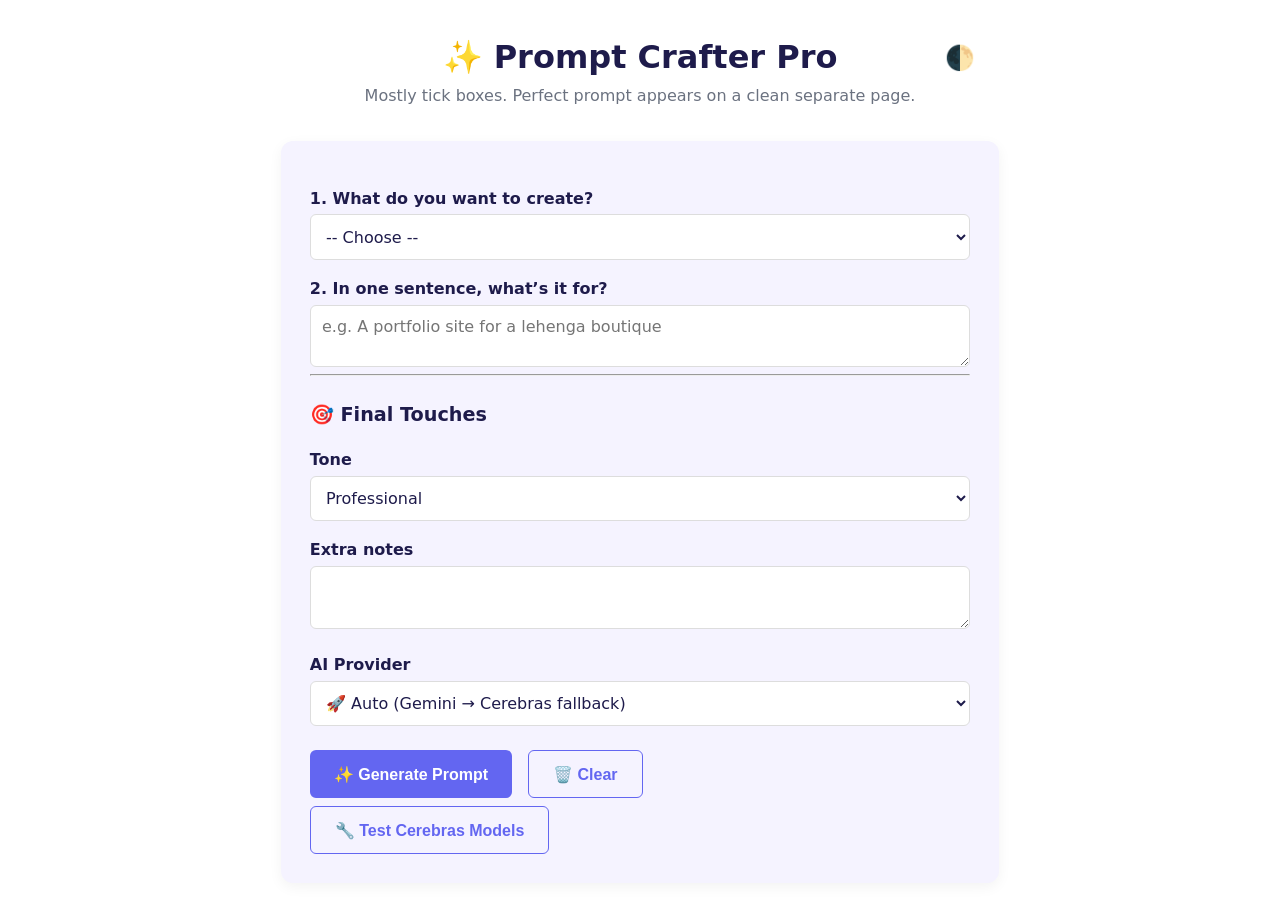
==== commit 7654a443: "update index.html" ====
--- a/index.html
+++ b/index.html
@@ -246,6 +246,8 @@
         <button id="craftBtn">✨ Generate Prompt</button>
         <button id="clearBtn" class="secondary-btn">🗑️ Clear</button>
       </div>
+      <button id="testModelsBtn" class="secondary-btn" style="margin-top: 0.5rem;">🔧 Test Cerebras Models</button>
+      <div id="modelList" style="margin-top: 0.5rem; font-size: 0.9rem; display: none;"></div>
       <p id="status"></p>
     </div>
   </section>
@@ -491,7 +493,36 @@
       document.querySelectorAll('select').forEach(el => el.selectedIndex = 0);
       document.querySelectorAll('input[type="checkbox"]').forEach(el => el.checked = false);
       document.getElementById('status').textContent = '';
+      document.getElementById('modelList').style.display = 'none';
       goBack();
+    });
+
+    // ========== TEST CEREBRAS MODELS (inline) ==========
+    document.getElementById('testModelsBtn').addEventListener('click', async () => {
+      const btn = document.getElementById('testModelsBtn');
+      const resultDiv = document.getElementById('modelList');
+      btn.disabled = true;
+      btn.textContent = 'Checking...';
+      resultDiv.style.display = 'block';
+      resultDiv.textContent = 'Fetching available models...';
+      try {
+        const res = await fetch(EDGE_URL, {
+          method: 'POST',
+          headers: { 'Content-Type':'application/json', 'Authorization':`Bearer ${ANON_KEY}`, 'apikey':ANON_KEY },
+          body: JSON.stringify({ mode: 'listModels' })
+        });
+        const data = await res.json();
+        if (data.models && data.models.length) {
+          resultDiv.innerHTML = `<strong>✅ Available models (${data.models.length}):</strong><br>${data.models.join('<br>')}`;
+        } else {
+          resultDiv.textContent = 'No models returned. Check API key.';
+        }
+      } catch (err) {
+        resultDiv.textContent = 'Error: ' + err.message;
+      } finally {
+        btn.disabled = false;
+        btn.textContent = '🔧 Test Cerebras Models';
+      }
     });
 
     // Toast
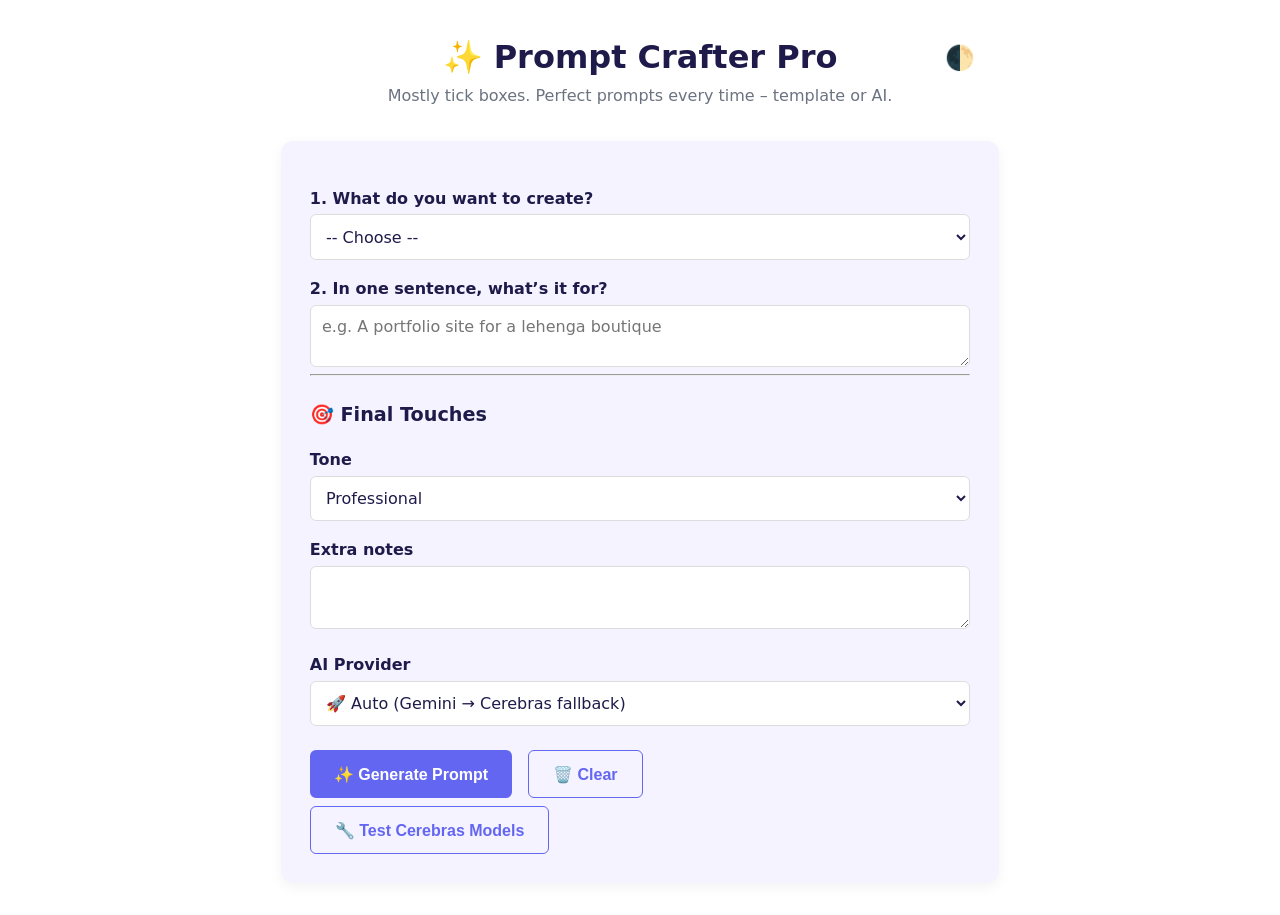
==== commit 57e02f52: "update index.html" ====
--- a/index.html
+++ b/index.html
@@ -81,7 +81,7 @@
   <header class="hero">
     <button class="dark-toggle" onclick="toggleDark()">🌓</button>
     <h1>✨ Prompt Crafter Pro</h1>
-    <p class="lead">Mostly tick boxes. Perfect prompt appears on a clean separate page.</p>
+    <p class="lead">Mostly tick boxes. Perfect prompts every time – template or AI.</p>
   </header>
 
   <!-- FORM PAGE -->
@@ -299,7 +299,6 @@
       if (sections[type]) sections[type].classList.add('show');
     });
 
-    // Page switching
     function goBack() {
       document.getElementById('formPage').classList.remove('hidden-page');
       document.getElementById('resultPage').classList.add('hidden-page');
@@ -312,7 +311,6 @@
       saveToHistory(text);
     }
 
-    // Helpers
     function getChecked(name) {
       return [...document.querySelectorAll(`#${name} input[type="checkbox"]:checked`)].map(cb => cb.value);
     }
@@ -337,48 +335,74 @@
       return ans;
     }
 
-    // Template builders
+    // ========== NEW: STRONG TEMPLATE BUILDERS ==========
     function buildWebsite(a) {
-      let p = `Act as a senior full‑stack web developer & UI/UX designer. Create a complete, responsive website for "${a.webName || 'the business'}".\n\n`;
-      p += `**Business & Audience**\n- Name: ${a.webName || 'N/A'}\n`;
-      if (a.webIndustry) p += `- Industry: ${a.webIndustry}\n`;
-      if (a.webAudience) p += `- Target audience: ${a.webAudience}\n`;
-      if (a.webLocation) p += `- Location: ${a.webLocation}\n`;
-      if (a.webGoalAction) p += `- Primary goal: ${a.webGoalAction}\n`;
-      if (a.instagram) p += `- Instagram: ${a.instagram}\n`;
-      if (a.facebook) p += `- Facebook: ${a.facebook}\n`;
-      if (a.googleBusiness) p += `- Google Business: ${a.googleBusiness}\n`;
-      p += '\n';
-      if (a.webTagline) p += `**Tagline:** "${a.webTagline}"\n\n`;
-      if (a.webPages) p += `**Pages / Sections:** ${a.webPages}\n\n`;
-      if (a.webFeatures) p += `**Features:** ${a.webFeatures}\n\n`;
-      if (a.webColors || a.webFonts || a.webInspiration) {
-        p += `**Design System**\n`;
-        if (a.webColors) p += `- Colors: ${a.webColors}\n`;
-        if (a.webFonts) p += `- Typography: ${a.webFonts}\n`;
-        if (a.webInspiration) p += `- Inspiration: ${a.webInspiration}\n`;
-        p += `- Layout: ${a.webLayoutStructure || 'single-page'}\n\n`;
-      }
-      p += `**Technical Requirements**\n- Responsive: ${a.webResponsive || 'mobile-first, 768px'}\n`;
-      if (a.extra) p += `\n**Additional Notes**\n${a.extra}\n`;
-      p += `\nDeliver a single HTML file with embedded CSS & vanilla JS. Use semantic HTML5 & CSS custom properties. Output only the complete code.`;
+      let p = `Act as a senior full‑stack web developer & UI/UX designer. Your task is to create a complete, production‑ready website for ${a.webName || 'the business'}.
+
+**PROJECT OVERVIEW**
+- Business: ${a.webName || 'N/A'}
+- Industry: ${a.webIndustry || 'N/A'}
+- Target Audience: ${a.webAudience || 'N/A'}
+- Location: ${a.webLocation || 'N/A'}
+- Primary Goal: ${a.webGoalAction || 'N/A'}
+${a.webTagline ? `- Tagline: "${a.webTagline}"\n` : ''}
+**SOCIAL LINKS** (use these in the footer and contact sections)
+${a.instagram ? `- Instagram: ${a.instagram}\n` : ''}${a.facebook ? `- Facebook: ${a.facebook}\n` : ''}${a.googleBusiness ? `- Google Business: ${a.googleBusiness}\n` : ''}
+**PAGES / SECTIONS**
+${a.webPages || 'Home, About, Contact'}
+**SPECIAL FEATURES**
+${a.webFeatures || 'none'}${a.webFeatures && a.webFeatures.includes('booking') ? '\n  Booking details: implement a front‑end form with date/time selection, name, phone, and a confirmation message.' : ''}${a.webFeatures && a.webFeatures.includes('gallery') ? '\n  Gallery: create a responsive grid with lightbox. Use high‑quality placeholders.' : ''}
+**DESIGN SYSTEM**
+- Colours: ${a.webColors || 'professional, harmonious palette'}
+- Typography: ${a.webFonts || 'clean sans‑serif'}
+- Inspiration: ${a.webInspiration || 'modern, minimal sites'}
+- Layout: ${a.webLayoutStructure || 'single scrolling page'}
+**TECHNICAL REQUIREMENTS**
+- Responsive: ${a.webResponsive || 'mobile‑first, 768px breakpoint'}
+- Accessibility: semantic HTML5, ARIA labels, keyboard navigation, good contrast
+- Performance: lazy load images, minified output, fast load
+${a.extra ? `**ADDITIONAL NOTES**\n${a.extra}\n` : ''}
+**OUTPUT**  
+Deliver a single HTML file with embedded CSS and vanilla JavaScript. Use CSS custom properties for theming. The code must be ready to open in a browser, fully functional.
+
+Write the complete code now.`;
       return p;
     }
 
     function buildWebApp(a) {
-      return `Act as a full‑stack developer. Build "${a.appName || 'the app'}".\nProblem: ${a.appProblem}\nAudience: ${a.appAudience}\nFeatures: ${a.appFeatures}\nDesign: ${a.appDesign}\nTech: ${a.appTech}\nCreate a single‑page app with only client‑side code. Output only the complete code.`;
+      return `Act as a full‑stack web developer. Build a single‑page web app "${a.appName || 'the app'}".
+
+**Problem Solved:** ${a.appProblem}
+**Target Users:** ${a.appAudience}
+**Core Features:** ${a.appFeatures}
+**Design Style:** ${a.appDesign}
+**Tech Stack:** ${a.appTech}
+
+Create a fully functional client‑side app using only HTML, CSS, and vanilla JS. Include all features as described. Use semantic HTML, a clean UI, and mobile‑responsive design. Output only the complete code.`;
     }
 
     function buildVideo(a) {
-      return `Act as a scriptwriter. Write a ${a.videoCategory || 'promo'} script (${a.videoLength || '2 min'}) about: "${a.goal || ''}".\nTone: ${a.videoTone}\nMessage: ${a.videoMessage}\nOutput only the full script.`;
+      return `Act as a professional scriptwriter. Write a ${a.videoCategory || 'promo'} video script (${a.videoLength || '2 minutes'}) about: "${a.goal || ''}".
+
+**Tone:** ${a.videoTone}
+**Key Message:** ${a.videoMessage}
+
+Structure the script with timestamps, scene descriptions, dialogue/narration, and on‑screen text. End with a clear call to action. Output only the full script.`;
     }
 
     function buildImage(a) {
-      return `Act as an AI image prompt creator. Generate a DALL·E/Midjourney prompt.\nSubject: ${a.imgSubject}\nStyle: ${a.imgStyle}\nColors: ${a.imgColors}\nType: ${a.imgType}\nOutput only the image prompt.`;
+      return `Act as an AI art director. Generate a detailed image prompt for DALL·E or Midjourney.
+
+**Type:** ${a.imgType}
+**Subject:** ${a.imgSubject}
+**Style:** ${a.imgStyle}
+**Colour Palette:** ${a.imgColors}
+${a.imgText ? `**Text to include:** "${a.imgText}"\n` : ''}${a.imgSize ? `**Dimensions:** ${a.imgSize}\n` : ''}
+Describe the composition, lighting, mood, and style references. Output only the image prompt, ready to copy into an image generator.`;
     }
 
     function buildGeneric(a) {
-      return `Act as a prompt engineer. Create a detailed prompt for: "${a.goal || ''}". Output only the final prompt.`;
+      return `Act as a prompt engineer. Create a detailed, ready‑to‑use prompt for: "${a.goal || ''}". Include all provided details. Output only the final prompt.`;
     }
 
     function buildTemplatePrompt(answers) {
@@ -497,7 +521,7 @@
       goBack();
     });
 
-    // ========== TEST CEREBRAS MODELS (inline) ==========
+    // Test Cerebras Models
     document.getElementById('testModelsBtn').addEventListener('click', async () => {
       const btn = document.getElementById('testModelsBtn');
       const resultDiv = document.getElementById('modelList');
